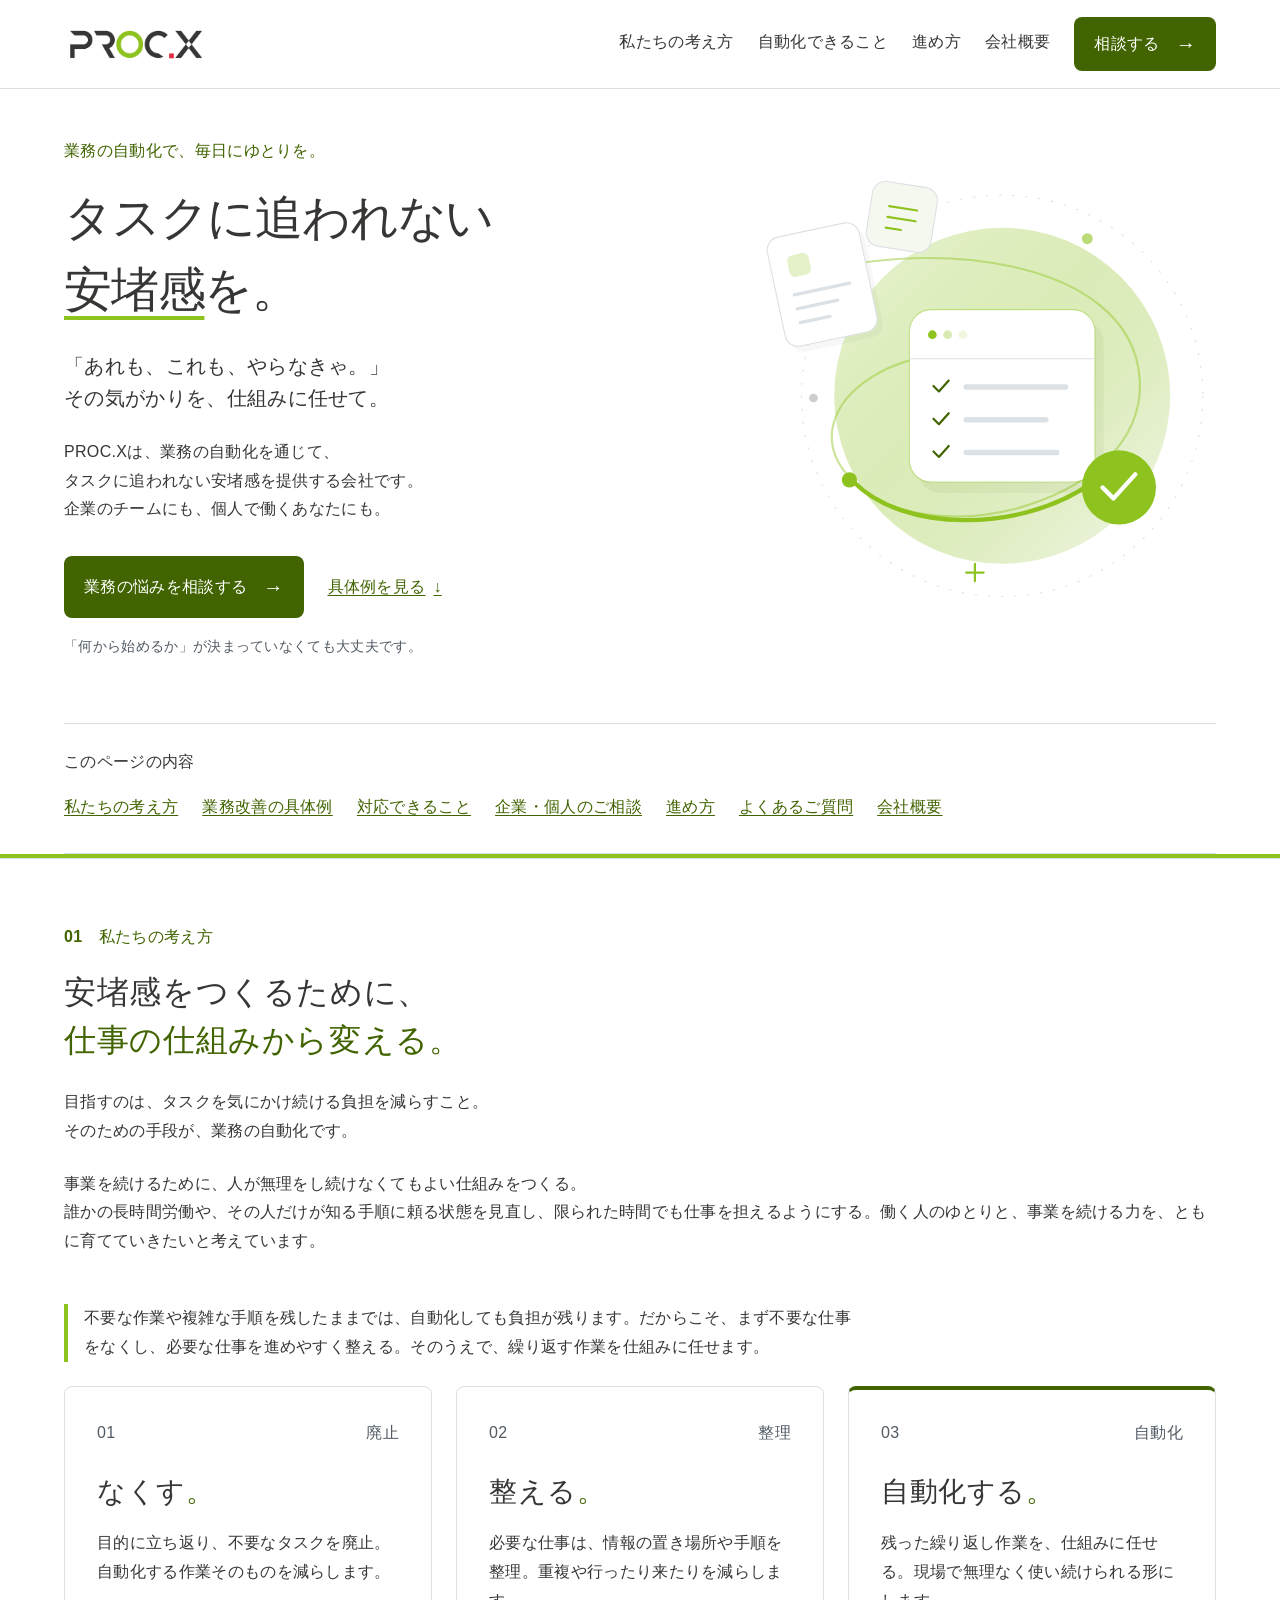
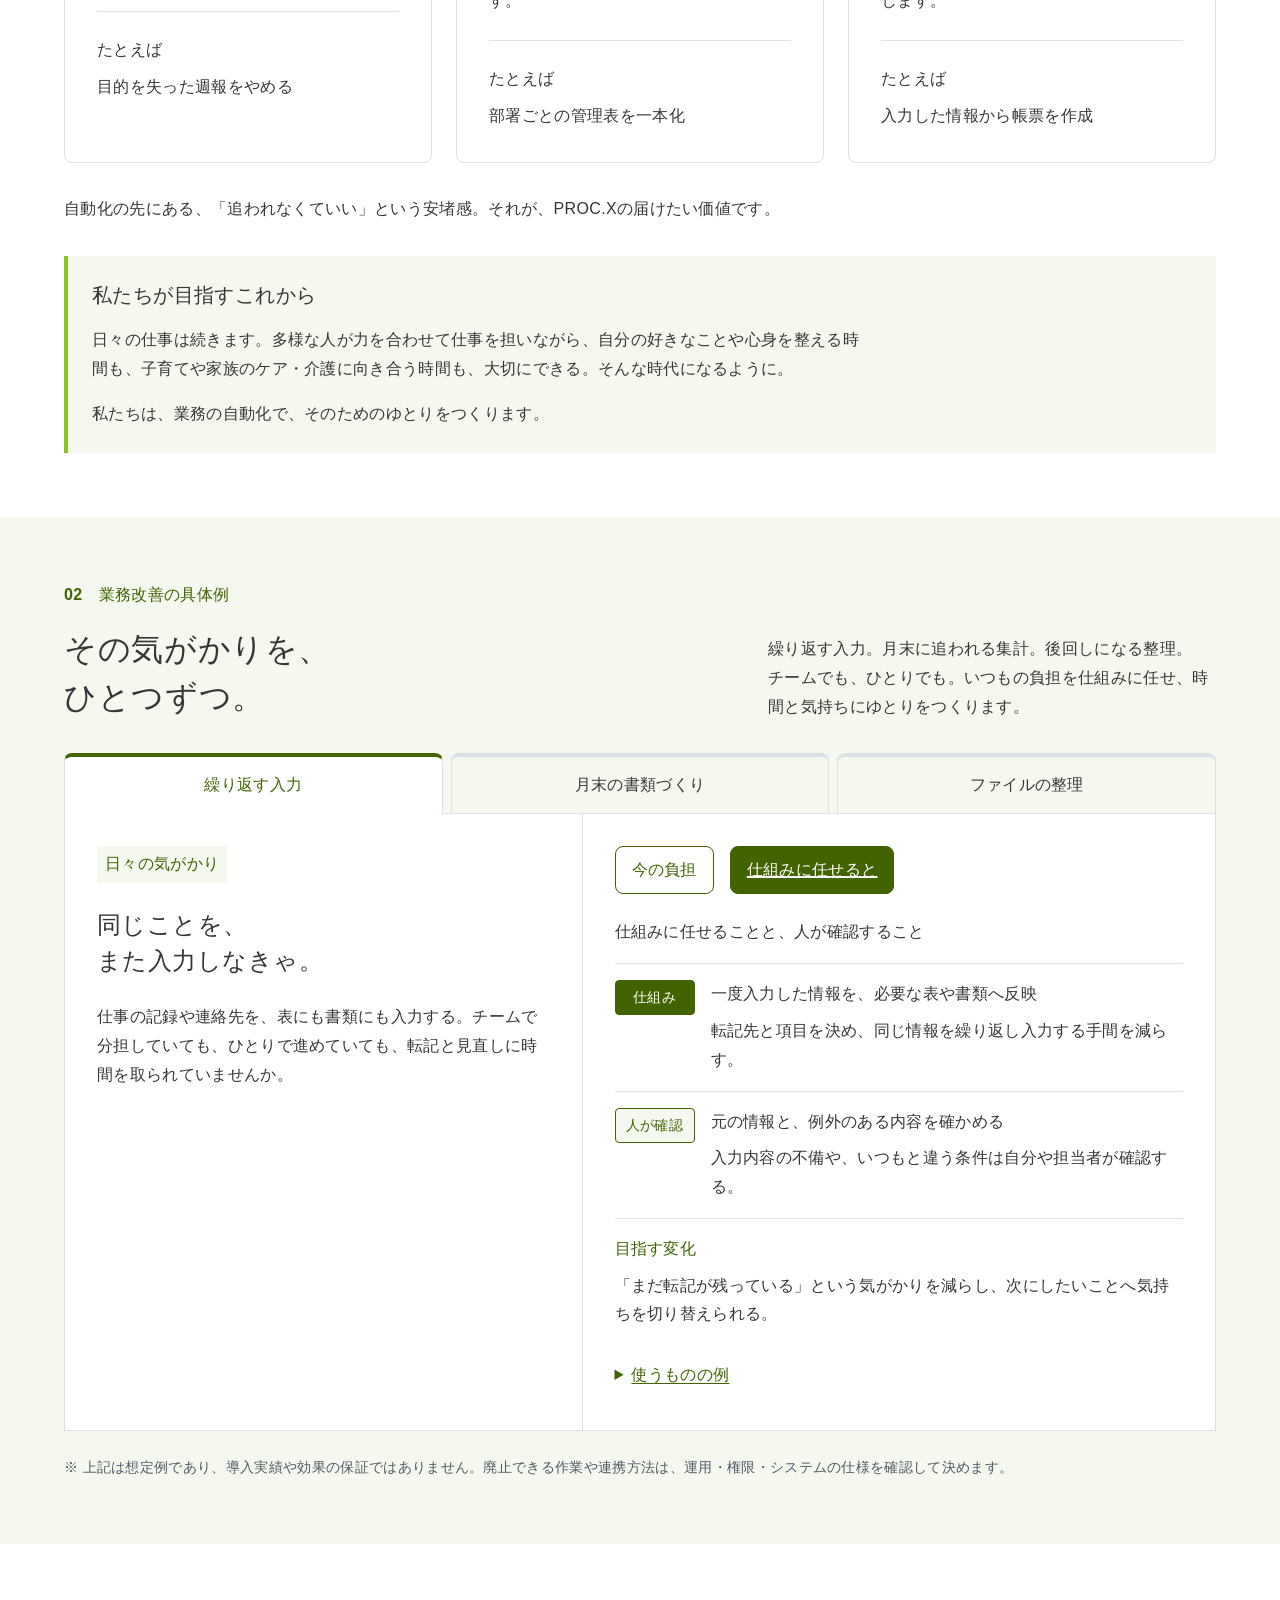
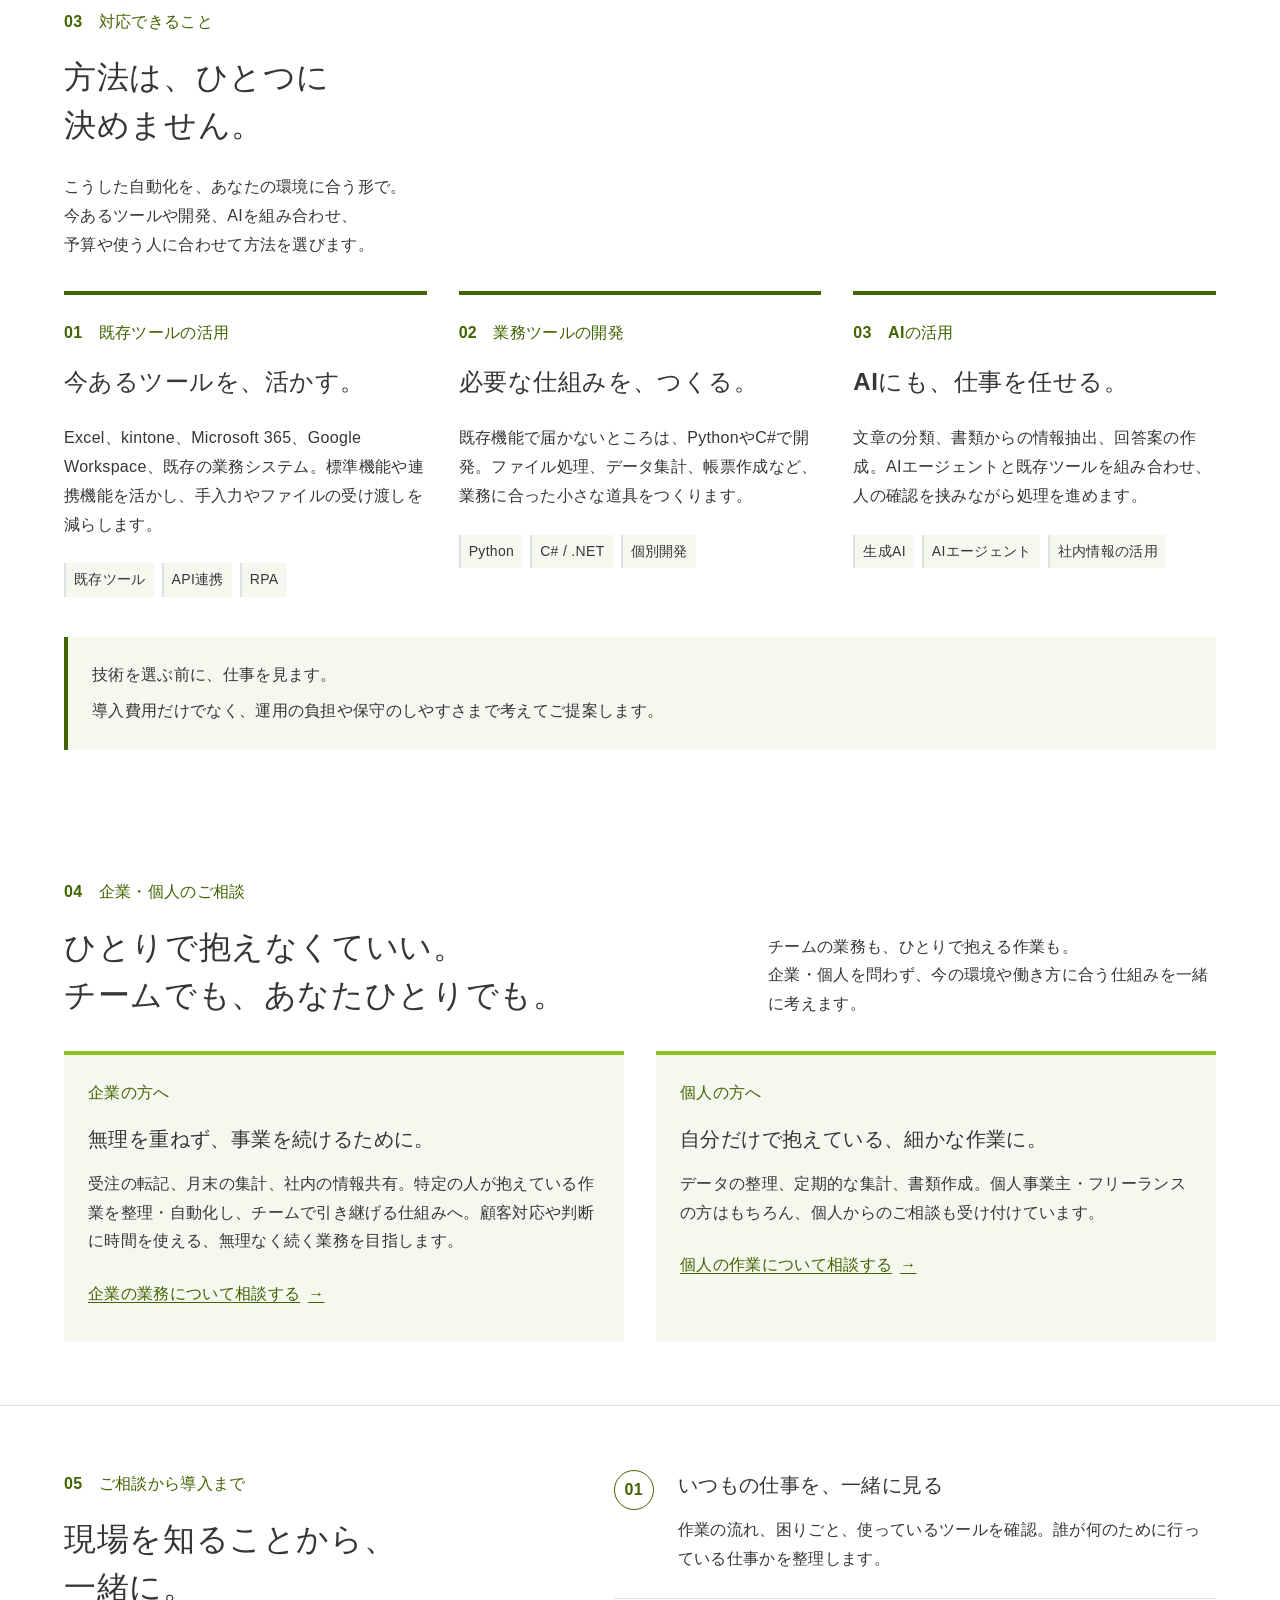
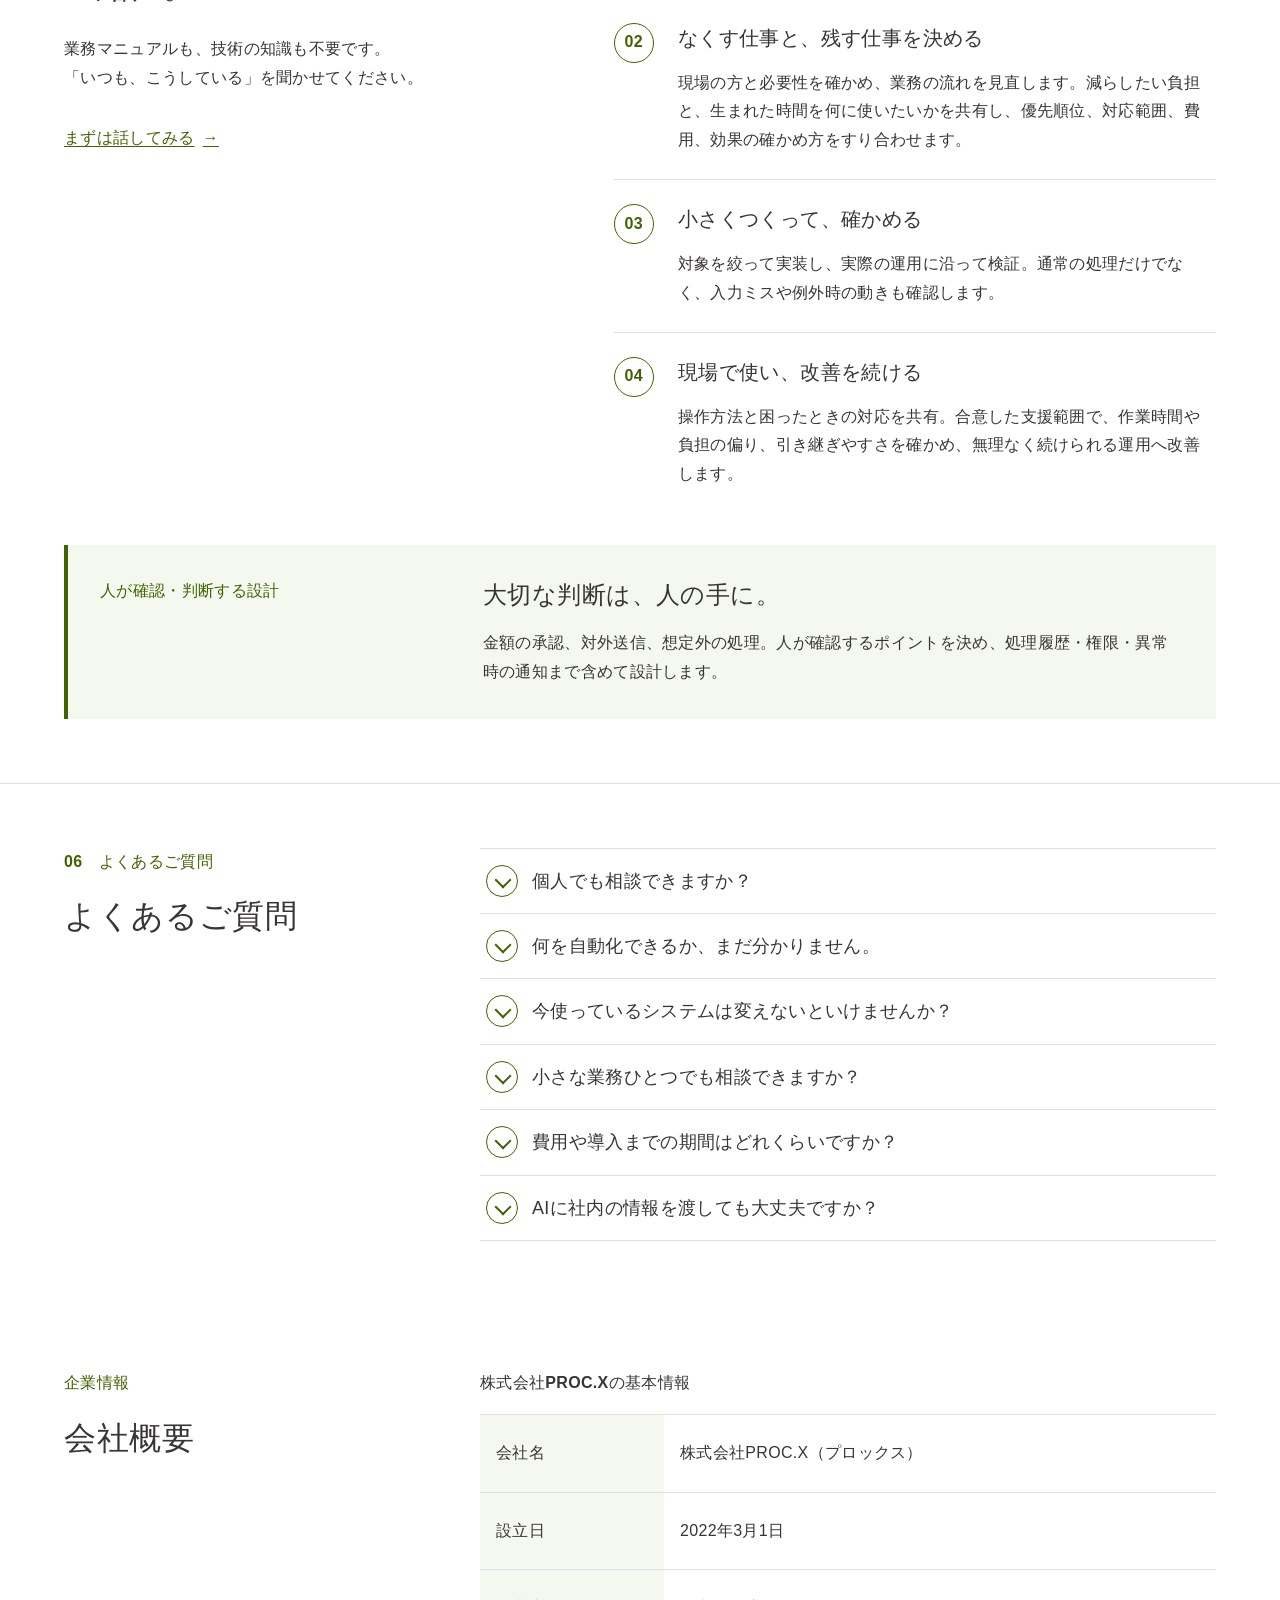
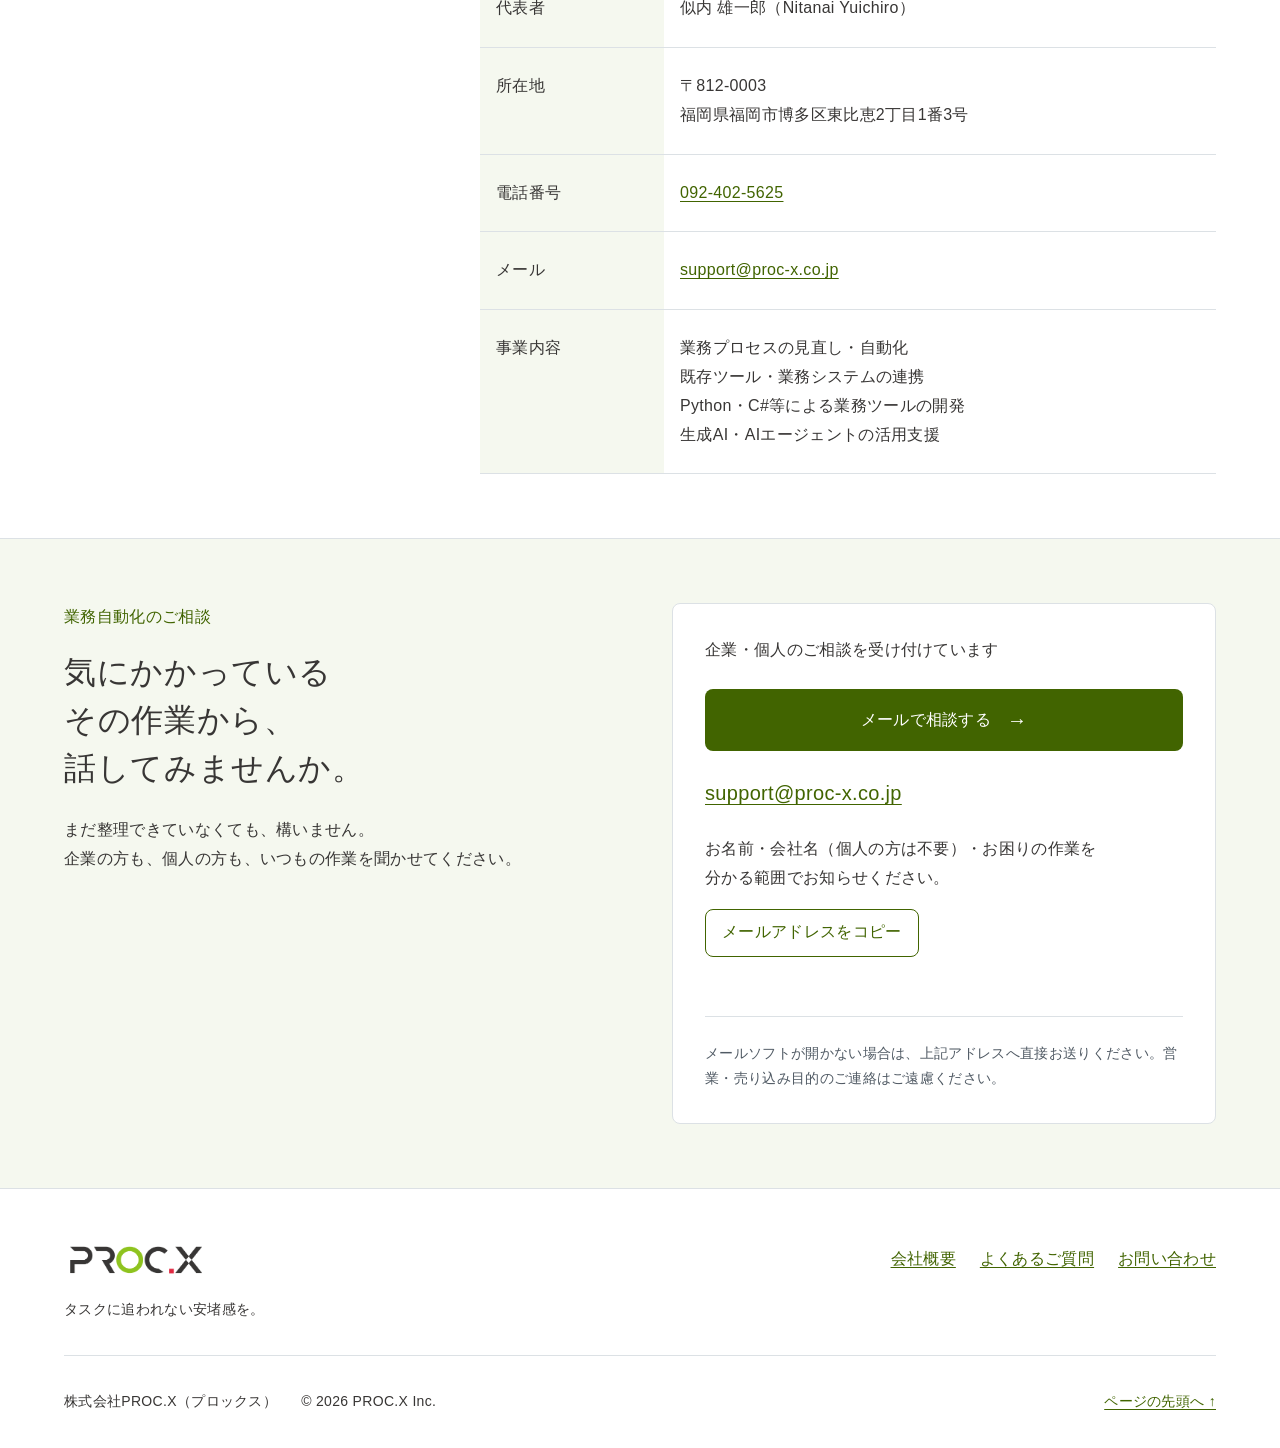
==== index.html @ cb1d60bd "Adjust section introduction spacing and text flow" ====
<!doctype html>
<html lang="ja">
  <head>
    <meta charset="utf-8" />
    <meta name="viewport" content="width=device-width, initial-scale=1" />
    <title>PROC.X｜タスクに追われない安堵感を。</title>
    <meta
      name="description"
      content="「タスクに追われない安堵感」を提供するPROC.X。転記・集計・書類作成など、日々の業務を自動化し、気にかけ続ける負担を減らします。企業・個人どちらからもご相談を受け付けています。"
    />
    <meta property="og:type" content="website" />
    <meta
      property="og:title"
      content="PROC.X｜タスクに追われない安堵感を。"
    />
    <meta
      property="og:description"
      content="タスクに追われない安堵感を、業務の自動化で。PROC.Xは企業・個人どちらからもご相談を受け付けています。"
    />
    <meta property="og:url" content="https://proc-x.github.io/" />
    <meta
      property="og:image"
      content="https://proc-x.github.io/images/logo.png"
    />
    <link rel="canonical" href="https://proc-x.github.io/" />
    <link rel="icon" href="images/favicon-32.png?v=20261010" type="image/png" sizes="32x32" />
    <link rel="icon" href="images/favicon-16.png?v=20261010" type="image/png" sizes="16x16" />
    <meta name="procx-design-version" content="0.1.1" />
    <link rel="stylesheet" href="styles/site.css?v=20261010-11" />
    <script src="scripts/main.js?v=20261010-3" defer></script>
  </head>
  <body>
    <a class="skip-link" href="#main">本文へ移動</a>
    <header class="site-header">
      <div class="container header-inner">
        <a class="brand" href="index.html" aria-label="PROC.X トップへ"
          ><img
            src="images/logo.png"
            alt="PROC.X"
            width="386"
            height="101" /></a
        ><span class="brand-caption">企業と個人のための業務自動化</span
        ><button
          class="nav-toggle"
          type="button"
          aria-expanded="false"
          aria-controls="site-nav"
        >
          <span class="menu-icon" aria-hidden="true"></span><span class="menu-label">メニュー</span>
        </button>
        <nav class="site-nav" id="site-nav" aria-label="メインナビゲーション">
          <a href="#philosophy">私たちの考え方</a
          ><a href="#examples">自動化できること</a><a href="#approach">進め方</a
          ><a href="#company">会社概要</a
          ><a class="button button-small" href="#contact"
            >相談する <span aria-hidden="true">→</span></a
          >
        </nav>
      </div>
    </header>
    <main id="main" tabindex="-1">
      <section class="hero">
        <div class="container hero-content">
          <div class="hero-copy">
            <p class="eyebrow">業務の自動化で、毎日にゆとりを。</p>
            <h1>タスクに追われない<br /><em>安堵感</em>を。</h1>
            <p class="hero-lead">
              「あれも、これも、やらなきゃ。」<br />その気がかりを、仕組みに任せて。
            </p>
            <p class="hero-description">
              PROC.Xは、業務の自動化を通じて、<br />タスクに追われない安堵感を提供する会社です。<br />企業のチームにも、個人で働くあなたにも。
            </p>
            <div class="hero-actions">
              <a class="button" href="#contact"
                >業務の悩みを相談する <span aria-hidden="true">→</span></a
              ><a class="text-link" href="#examples"
                >具体例を見る <span aria-hidden="true">↓</span></a
              >
            </div>
            <p class="small-note">
              「何から始めるか」が決まっていなくても大丈夫です。
            </p>
          </div>
          <svg class="hero-art" viewBox="0 0 440 440" aria-hidden="true" focusable="false">
            <defs>
              <linearGradient id="hero-wash" x1="0" y1="0" x2="1" y2="1">
                <stop stop-color="var(--color-brand)" stop-opacity=".16" />
                <stop offset="1" stop-color="var(--color-surface)" />
              </linearGradient>
            </defs>
            <circle cx="244" cy="218" r="154" fill="url(#hero-wash)" />
            <circle cx="244" cy="218" r="184" fill="none" stroke="var(--color-soft-line)" stroke-dasharray="2 10" />
            <path d="M47 112C170 70 362 90 370 202S180 367 108 297 173 142 266 199" fill="none" stroke="currentColor" stroke-opacity=".45" stroke-width="2" />
            <path d="M108 297C153 343 260 344 326 298" fill="none" stroke="currentColor" stroke-width="4" stroke-linecap="round" />
            <g transform="translate(36 65) rotate(-12 43 51)">
              <rect x="4" y="6" width="86" height="102" rx="12" fill="var(--color-ink)" opacity=".04" />
              <rect width="86" height="102" rx="12" fill="var(--color-paper)" stroke="var(--color-soft-line)" />
              <rect x="16" y="19" width="20" height="20" rx="5" fill="currentColor" opacity=".24" />
              <path d="M16 55h52M16 68h38M16 81h28" stroke="var(--color-soft-line)" stroke-width="3" stroke-linecap="round" />
            </g>
            <g transform="translate(122 24) rotate(9 30 30)">
              <rect width="60" height="60" rx="12" fill="var(--color-surface)" stroke="var(--color-soft-line)" />
              <path d="M17 22h26M17 32h26M17 42h14" stroke="currentColor" stroke-width="2" stroke-linecap="round" />
            </g>
            <g transform="translate(159 139)">
              <rect x="8" y="10" width="170" height="158" rx="20" fill="var(--color-action)" opacity=".06" />
              <rect width="170" height="158" rx="20" fill="var(--color-paper)" stroke="currentColor" stroke-opacity=".45" />
              <path d="M0 45h170" stroke="var(--color-soft-line)" />
              <circle cx="21" cy="23" r="4" fill="currentColor" />
              <circle cx="35" cy="23" r="4" fill="currentColor" opacity=".35" />
              <circle cx="49" cy="23" r="4" fill="currentColor" opacity=".15" />
              <g fill="none" stroke="var(--color-action)" stroke-width="2" stroke-linecap="round" stroke-linejoin="round">
                <path d="m22 70 5 5 9-10M22 100l5 5 9-10M22 130l5 5 9-10" />
              </g>
              <path d="M52 71h91M52 101h73M52 131h83" stroke="var(--color-soft-line)" stroke-width="5" stroke-linecap="round" />
            </g>
            <circle cx="351" cy="302" r="34" fill="currentColor" />
            <path d="m336 302 10 10 20-22" fill="none" stroke="var(--color-paper)" stroke-width="4" stroke-linecap="round" stroke-linejoin="round" />
            <circle cx="104" cy="295" r="7" fill="currentColor" />
            <circle cx="322" cy="74" r="5" fill="currentColor" opacity=".6" />
            <circle cx="71" cy="220" r="4" fill="var(--color-ink)" opacity=".25" />
            <path d="M219 372v16m-8-8h16" stroke="currentColor" stroke-width="2" stroke-linecap="round" />
          </svg>
        </div>
        <nav class="container page-index" aria-label="このページの目次">
          <p>このページの内容</p>
          <ul>
            <li><a href="#philosophy">私たちの考え方</a></li>
            <li><a href="#examples">業務改善の具体例</a></li>
            <li><a href="#capabilities">対応できること</a></li>
            <li><a href="#audience">企業・個人のご相談</a></li>
            <li><a href="#approach">進め方</a></li>
            <li><a href="#faq">よくあるご質問</a></li>
            <li><a href="#company">会社概要</a></li>
          </ul>
        </nav>
      </section>
      <section id="philosophy" class="section philosophy">
        <div class="container">
          <div class="section-intro">
            <p class="eyebrow">01　私たちの考え方</p>
            <div>
              <h2>
                安堵感をつくるために、<br /><em>仕事の仕組みから変える。</em>
              </h2>
              <p class="section-lead">
                目指すのは、タスクを気にかけ続ける負担を減らすこと。<br />そのための手段が、業務の自動化です。
              </p>
              <p class="section-lead">
                <strong>事業を続けるために、人が無理をし続けなくてもよい仕組みをつくる。</strong><br />誰かの長時間労働や、その人だけが知る手順に頼る状態を見直し、限られた時間でも仕事を担えるようにする。働く人のゆとりと、事業を続ける力を、ともに育てていきたいと考えています。
              </p>
            </div>
          </div>
          <div class="principle-reason">
            <p>不要な作業や複雑な手順を残したままでは、自動化しても負担が残ります。だからこそ、まず不要な仕事をなくし、必要な仕事を進めやすく整える。そのうえで、繰り返す作業を仕組みに任せます。</p>
          </div>
          <div class="principle-grid">
            <article class="principle">
              <div class="principle-top">
                <span>01</span><span>廃止</span>
              </div>
              <h3>なくす<span>。</span></h3>
              <p>
                目的に立ち返り、不要なタスクを廃止。自動化する作業そのものを減らします。
              </p>
              <div class="principle-example">
                たとえば <strong>目的を失った週報をやめる</strong>
              </div>
            </article>
            <article class="principle">
              <div class="principle-top">
                <span>02</span><span>整理</span>
              </div>
              <h3>整える<span>。</span></h3>
              <p>
                必要な仕事は、情報の置き場所や手順を整理。重複や行ったり来たりを減らします。
              </p>
              <div class="principle-example">
                たとえば <strong>部署ごとの管理表を一本化</strong>
              </div>
            </article>
            <article class="principle principle-highlight">
              <div class="principle-top">
                <span>03</span><span>自動化</span>
              </div>
              <h3>自動化する<span>。</span></h3>
              <p>
                残った繰り返し作業を、仕組みに任せる。現場で無理なく使い続けられる形にします。
              </p>
              <div class="principle-example">
                たとえば <strong>入力した情報から帳票を作成</strong>
              </div>
            </article>
          </div>
          <p class="philosophy-note">
            自動化の先にある、<strong>「追われなくていい」という安堵感。</strong>それが、PROC.Xの届けたい価値です。
          </p>
          <section class="future-note" aria-labelledby="future-heading">
            <h3 id="future-heading">私たちが目指すこれから</h3>
            <p>
              日々の仕事は続きます。多様な人が力を合わせて仕事を担いながら、自分の好きなことや心身を整える時間も、子育てや家族のケア・介護に向き合う時間も、大切にできる。そんな時代になるように。
            </p>
            <p><strong>私たちは、業務の自動化で、そのためのゆとりをつくります。</strong></p>
          </section>
        </div>
      </section>
      <section id="examples" class="section examples">
        <div class="container">
          <div class="section-heading">
            <div>
              <p class="eyebrow">02　業務改善の具体例</p>
              <h2>その気がかりを、<br />ひとつずつ。</h2>
            </div>
            <p>
              繰り返す入力。月末に追われる集計。後回しになる整理。<br />チームでも、ひとりでも。いつもの負担を仕組みに任せ、時間と気持ちにゆとりをつくります。
            </p>
          </div>
          <div
            class="example-picker"
            role="tablist"
            aria-label="業務の具体例を選ぶ"
            hidden
          >
            <button
              type="button"
              data-example="orders"
              id="tab-orders"
              role="tab"
              tabindex="0"
              aria-selected="true"
              aria-controls="example-panel"
            >
              繰り返す入力</button
            ><button
              type="button"
              data-example="invoices"
              id="tab-invoices"
              role="tab"
              tabindex="-1"
              aria-selected="false"
              aria-controls="example-panel"
            >
              月末の書類づくり</button
            ><button
              type="button"
              data-example="questions"
              id="tab-questions"
              role="tab"
              tabindex="-1"
              aria-selected="false"
              aria-controls="example-panel"
            >
              ファイルの整理
            </button>
          </div>
          <div
            id="example-panel"
            class="example-panel"
            role="tabpanel"
            aria-labelledby="tab-orders"
            tabindex="0"
          >
            <div class="example-context">
              <span class="example-category" id="example-category"
                >日々の気がかり</span
              >
              <h3 id="example-title">
                同じことを、<br />また入力しなきゃ。
              </h3>
              <p id="example-description">
                仕事の記録や連絡先を、表にも書類にも入力する。チームで分担していても、ひとりで進めていても、転記と見直しに時間を取られていませんか。
              </p>
            </div>
            <div class="example-change">
              <div
                class="example-view-switch"
                role="group"
                aria-label="今の負担と自動化した場合を切り替え"
                hidden
              >
                <button
                  type="button"
                  data-view="before"
                  aria-pressed="false"
                  aria-controls="example-steps"
                >
                  今の負担</button
                ><button
                  type="button"
                  data-view="after"
                  aria-pressed="true"
                  aria-controls="example-steps"
                >
                  仕組みに任せると
                </button>
              </div>
              <p class="example-state" id="example-state">
                仕組みに任せることと、人が確認すること
              </p>
              <ol id="example-steps" class="example-steps">
                <li><span class="step-tag tag-auto">仕組み</span><div><strong>一度入力した情報を、必要な表や書類へ反映</strong><p>転記先と項目を決め、同じ情報を繰り返し入力する手間を減らす。</p></div></li>
                <li><span class="step-tag tag-human">人が確認</span><div><strong>元の情報と、例外のある内容を確かめる</strong><p>入力内容の不備や、いつもと違う条件は自分や担当者が確認する。</p></div></li>
              </ol>
              <div class="example-outcome">
                <p class="example-outcome-label" id="example-outcome-label">目指す変化</p>
                <p id="example-outcome">「まだ転記が残っている」という気がかりを減らし、次にしたいことへ気持ちを切り替えられる。</p>
              </div>
              <details class="example-supplement">
                <summary>使うものの例</summary>
                <p class="example-tools" id="example-tools">使うものの例：表計算ソフト / 入力フォーム / データ連携</p>
              </details>
            </div>
          </div>
          <p class="small-note">
            ※
            上記は想定例であり、導入実績や効果の保証ではありません。廃止できる作業や連携方法は、運用・権限・システムの仕様を確認して決めます。
          </p>
          <noscript
            ><p class="small-note">
              ほかにも、月末の集計・書類の下書き作成や、ルールに沿ったファイルの整理などをご相談いただけます。
            </p></noscript
          >
        </div>
      </section>
      <section class="section capabilities" id="capabilities">
        <div class="container">
          <div class="section-heading">
            <div>
              <p class="eyebrow">03　対応できること</p>
              <h2>方法は、ひとつに<br />決めません。</h2>
              <p class="section-lead">
                こうした自動化を、あなたの環境に合う形で。<br />今あるツールや開発、AIを組み合わせ、<br />予算や使う人に合わせて方法を選びます。
              </p>
            </div>
          </div>
          <div class="capability-grid">
            <article>
              <span class="capability-number">01　既存ツールの活用</span>
              <h3>今あるツールを、活かす。</h3>
              <p>
                Excel、kintone、Microsoft 365、Google
                Workspace、既存の業務システム。標準機能や連携機能を活かし、手入力やファイルの受け渡しを減らします。
              </p>
              <div class="tool-tags">
                <span>既存ツール</span><span>API連携</span><span>RPA</span>
              </div>
            </article>
            <article>
              <span class="capability-number">02　業務ツールの開発</span>
              <h3>必要な仕組みを、つくる。</h3>
              <p>
                既存機能で届かないところは、PythonやC#で開発。ファイル処理、データ集計、帳票作成など、業務に合った小さな道具をつくります。
              </p>
              <div class="tool-tags">
                <span>Python</span><span>C# / .NET</span><span>個別開発</span>
              </div>
            </article>
            <article>
              <span class="capability-number">03　AIの活用</span>
              <h3>AIにも、仕事を任せる。</h3>
              <p>
                文章の分類、書類からの情報抽出、回答案の作成。AIエージェントと既存ツールを組み合わせ、人の確認を挟みながら処理を進めます。
              </p>
              <div class="tool-tags">
                <span>生成AI</span><span>AIエージェント</span
                ><span>社内情報の活用</span>
              </div>
            </article>
          </div>
          <div class="capabilities-foot">
            <strong>技術を選ぶ前に、仕事を見ます。</strong>
            <p>
              導入費用だけでなく、運用の負担や保守のしやすさまで考えてご提案します。
            </p>
          </div>
        </div>
      </section>
      <section id="audience" class="section audience">
        <div class="container">
          <div class="section-heading">
            <div><p class="eyebrow">04　企業・個人のご相談</p><h2>ひとりで抱えなくていい。<br />チームでも、あなたひとりでも。</h2></div>
            <p>チームの業務も、ひとりで抱える作業も。<br />企業・個人を問わず、今の環境や働き方に合う仕組みを一緒に考えます。</p>
          </div>
          <div class="audience-grid">
            <article><p class="eyebrow">企業の方へ</p><h3>無理を重ねず、事業を続けるために。</h3><p>受注の転記、月末の集計、社内の情報共有。特定の人が抱えている作業を整理・自動化し、チームで引き継げる仕組みへ。顧客対応や判断に時間を使える、無理なく続く業務を目指します。</p><a class="text-link" href="#contact">企業の業務について相談する <span aria-hidden="true">→</span></a></article>
            <article><p class="eyebrow">個人の方へ</p><h3>自分だけで抱えている、細かな作業に。</h3><p>データの整理、定期的な集計、書類作成。個人事業主・フリーランスの方はもちろん、個人からのご相談も受け付けています。</p><a class="text-link" href="#contact">個人の作業について相談する <span aria-hidden="true">→</span></a></article>
          </div>
        </div>
      </section>
      <section id="approach" class="section approach">
        <div class="container">
          <div class="section-intro">
            <div>
              <p class="eyebrow">05　ご相談から導入まで</p>
              <h2>現場を知ることから、<br />一緒に。</h2>
              <p class="section-lead">
                業務マニュアルも、技術の知識も不要です。<br />「いつも、こうしている」を聞かせてください。
              </p>
              <a class="text-link" href="#contact"
                >まずは話してみる <span aria-hidden="true">→</span></a
              >
            </div>
            <ol class="approach-list">
              <li>
                <span>01</span>
                <div>
                  <h3>いつもの仕事を、一緒に見る</h3>
                  <p>
                    作業の流れ、困りごと、使っているツールを確認。誰が何のために行っている仕事かを整理します。
                  </p>
                </div>
              </li>
              <li>
                <span>02</span>
                <div>
                  <h3>なくす仕事と、残す仕事を決める</h3>
                  <p>
                    現場の方と必要性を確かめ、業務の流れを見直します。減らしたい負担と、生まれた時間を何に使いたいかを共有し、優先順位、対応範囲、費用、効果の確かめ方をすり合わせます。
                  </p>
                </div>
              </li>
              <li>
                <span>03</span>
                <div>
                  <h3>小さくつくって、確かめる</h3>
                  <p>
                    対象を絞って実装し、実際の運用に沿って検証。通常の処理だけでなく、入力ミスや例外時の動きも確認します。
                  </p>
                </div>
              </li>
              <li>
                <span>04</span>
                <div>
                  <h3>現場で使い、改善を続ける</h3>
                  <p>
                    操作方法と困ったときの対応を共有。合意した支援範囲で、作業時間や負担の偏り、引き継ぎやすさを確かめ、無理なく続けられる運用へ改善します。
                  </p>
                </div>
              </li>
            </ol>
          </div>
          <div class="human-note">
            <span class="eyebrow">人が確認・判断する設計</span>
            <div>
              <h3>大切な判断は、人の手に。</h3>
              <p>
                金額の承認、対外送信、想定外の処理。人が確認するポイントを決め、処理履歴・権限・異常時の通知まで含めて設計します。
              </p>
            </div>
          </div>
        </div>
      </section>
      <section id="faq" class="section faq">
        <div class="container faq-grid">
          <div>
            <p class="eyebrow">06　よくあるご質問</p>
            <h2>よくあるご質問</h2>
          </div>
          <div class="faq-list">
            <details>
              <summary><span class="accordion-icon" aria-hidden="true"></span>個人でも相談できますか？</summary>
              <p>はい。企業・個人どちらからもご相談を受け付けています。個人事業主やフリーランスに限らず、日々の繰り返し作業にお困りの方はご相談ください。お使いの環境やご希望を伺い、対応できる範囲をご提案します。</p>
            </details>
            <details>
              <summary><span class="accordion-icon" aria-hidden="true"></span>何を自動化できるか、まだ分かりません。</summary>
              <p>
                「毎月この集計に追われている」「同じ内容を何度も入力している」といったお話からで大丈夫です。業務の目的と流れを伺い、やめられること・整理すること・自動化することを一緒に見つけます。
              </p>
            </details>
            <details>
              <summary><span class="accordion-icon" aria-hidden="true"></span>今使っているシステムは変えないといけませんか？</summary>
              <p>
                まず、今あるツールやシステムを活かす方法を検討します。標準機能やAPI、ファイル連携などを確認し、制約があれば代替案をご提案します。全面的な入れ替えを前提にはしません。
              </p>
            </details>
            <details>
              <summary><span class="accordion-icon" aria-hidden="true"></span>小さな業務ひとつでも相談できますか？</summary>
              <p>
                はい。ひとつの転記作業や帳票作成など、対象を絞ったご相談にも対応します。小さく始め、効果や現場の使い勝手を確かめながら広げていけます。
              </p>
            </details>
            <details>
              <summary><span class="accordion-icon" aria-hidden="true"></span>費用や導入までの期間はどれくらいですか？</summary>
              <p>
                対象業務の範囲、連携するシステム、扱うデータや確認事項によって異なります。現状を確認したうえで、実施内容・費用・スケジュールをご提示します。
              </p>
            </details>
            <details>
              <summary><span class="accordion-icon" aria-hidden="true"></span>AIに社内の情報を渡しても大丈夫ですか？</summary>
              <p>
                扱う情報、利用するサービスのデータ取り扱い、社内ルールを確認してから方法を決めます。アクセスできる範囲や送信する情報を限定し、AIを利用しない方法も含めて検討します。
              </p>
            </details>
          </div>
        </div>
      </section>
      <section id="company" class="section" aria-labelledby="company-heading">
        <div class="container company-layout">
          <div>
            <p class="eyebrow">企業情報</p>
            <h2 id="company-heading">会社概要</h2>
          </div>
          <table class="profile-table">
            <caption>
              株式会社PROC.Xの基本情報
            </caption>
            <tbody>
              <tr>
                <th scope="row">会社名</th>
                <td>株式会社PROC.X（プロックス）</td>
              </tr>
              <tr>
                <th scope="row">設立日</th>
                <td>2022年3月1日</td>
              </tr>
              <tr>
                <th scope="row">代表者</th>
                <td>似内 雄一郎（Nitanai Yuichiro）</td>
              </tr>
              <tr>
                <th scope="row">所在地</th>
                <td>〒812-0003<br />福岡県福岡市博多区東比恵2丁目1番3号</td>
              </tr>
              <tr>
                <th scope="row">電話番号</th>
                <td><a href="tel:0924025625">092-402-5625</a></td>
              </tr>
              <tr>
                <th scope="row">メール</th>
                <td>
                  <a href="mailto:support@proc-x.co.jp">support@proc-x.co.jp</a>
                </td>
              </tr>
              <tr>
                <th scope="row">事業内容</th>
                <td>
                  業務プロセスの見直し・自動化<br />既存ツール・業務システムの連携<br />Python・C#等による業務ツールの開発<br />生成AI・AIエージェントの活用支援
                </td>
              </tr>
            </tbody>
          </table>
        </div>
      </section>
      <section id="contact" class="contact-section">
        <div class="container contact-grid">
          <div>
            <p class="eyebrow">業務自動化のご相談</p>
            <h2>
              気にかかっている<br />その作業から、<br />話してみませんか。
            </h2>
            <p>
              まだ整理できていなくても、構いません。<br />企業の方も、個人の方も、いつもの作業を聞かせてください。
            </p>
          </div>
          <div class="contact-card">
            <p class="contact-label">企業・個人のご相談を受け付けています</p>
            <a
              class="button"
              href="mailto:support@proc-x.co.jp?subject=業務自動化の相談"
              >メールで相談する <span aria-hidden="true">→</span></a
            ><a class="contact-address" href="mailto:support@proc-x.co.jp"
              >support@proc-x.co.jp</a
            >
            <p>
              お名前・会社名（個人の方は不要）・お困りの作業を<br />分かる範囲でお知らせください。
            </p>
            <div class="contact-copy" hidden>
              <button type="button" id="copy-email">
                メールアドレスをコピー</button
              ><span id="copy-status" role="status"></span>
            </div>
            <p class="contact-small">
              メールソフトが開かない場合は、上記アドレスへ直接お送りください。営業・売り込み目的のご連絡はご遠慮ください。
            </p>
          </div>
        </div>
      </section>
    </main>
    <footer class="site-footer">
      <div class="container footer-top">
        <div>
          <a class="brand" href="index.html" aria-label="PROC.X トップへ"
            ><img
              src="images/logo.png"
              alt="PROC.X"
              width="386"
              height="101"
              loading="lazy"
          /></a>
          <p>タスクに追われない安堵感を。</p>
        </div>
        <div class="footer-links">
          <a href="#company">会社概要</a><a href="#faq">よくあるご質問</a
          ><a href="#contact">お問い合わせ</a>
        </div>
      </div>
      <div class="container footer-bottom">
        <span>株式会社PROC.X（プロックス）</span
        ><small>© 2026 PROC.X Inc.</small><a href="#main">ページの先頭へ ↑</a>
      </div>
    </footer>
  </body>
</html>
---- styles/site.css ----
/* PROC.X v0.1.1. Component adaptations retain the existing accessible interactions. */
@import url("./tokens.css?v=20261010");
:root {
  color-scheme: light;
  --paper: var(--color-paper);
  --ink: var(--color-ink);
  --muted: var(--color-muted);
  --accent: var(--color-action);
  --line: var(--color-soft-line);
  --focus: var(--color-paper);
  --visited: var(--color-action);
  --container: var(--content-width);
  font-family: var(--font-sans);
  font-synthesis: none;
}
* {
  box-sizing: border-box;
}
html {
  scroll-behavior: smooth;
  scroll-padding-top: 7rem;
}
body {
  margin: 0;
  background: var(--paper);
  color: var(--ink);
  font-size: 1rem;
  line-height: 1.8;
  letter-spacing: .02em;
}
h1, h2, h3, p {
  margin: 0;
}
h1, h2, h3 {
  font-weight: 700;
  line-height: 1.5;
  letter-spacing: .02em;
  overflow-wrap: anywhere;
}
a {
  color: var(--color-action);
  text-decoration: underline;
  text-decoration-thickness: 1px;
  text-underline-offset: .2em;
  overflow-wrap: anywhere;
}
a:visited {
  color: var(--visited);
}
a:hover {
  color: var(--color-action);
  text-decoration-thickness: 3px;
}
a:active {
  color: var(--color-ink);
}
button {
  font: inherit;
  letter-spacing: inherit;
  cursor: pointer;
}
a, button, summary {
  -webkit-tap-highlight-color: transparent;
}
:focus-visible {
  outline: .25rem solid var(--color-focus);
  outline-offset: .125rem;
  box-shadow: 0 0 0 .125rem var(--focus);
}
a:not(.button):focus-visible, summary:focus-visible {
  border-radius: .25rem;
  background-color: var(--focus);
  color: var(--ink);
}
main:focus {
  outline: none;
  box-shadow: none;
}
img {
  display: block;
  max-width: 100%;
  height: auto;
}
em {
  font-style: normal;
  color: var(--accent);
}
[hidden] {
  display: none !important;
}
.container {
  width: min(var(--container), calc(100% - 6rem));
  margin-inline: auto;
}
.container > *, .example-panel > * {
  min-width: 0;
}
.skip-link {
  position: fixed;
  top: -8rem;
  left: 1rem;
  z-index: 100;
  padding: 1rem;
  background: white;
}
.skip-link:focus {
  top: 1rem;
}
.eyebrow {
  color: var(--accent);
  font-size: 1rem;
  font-weight: 700;
  letter-spacing: .02em;
  margin-bottom: 1rem;
}
.small-note {
  color: var(--muted);
  font-size: .875rem;
  line-height: 1.8;
}
.button, .example-view-switch button {
  display: inline-flex;
  align-items: center;
  justify-content: center;
  gap: 1rem;
  max-width: 100%;
  min-width: 8.5rem;
  min-height: 3.5rem;
  border: 4px double transparent;
  border-radius: .5rem;
  padding: .75rem 1rem;
  background: var(--accent);
  color: white;
  font-size: 1rem;
  font-weight: 700;
  line-height: 1.5;
  text-decoration: none;
  text-align: center;
}
.button:visited {
  color: white;
}
.button:hover {
  background: var(--color-action);
  color: white;
  text-decoration: underline;
  text-decoration-thickness: 1px;
}
.button:active {
  background: var(--color-ink);
}
.button span {
  flex-shrink: 0;
  font-size: 1.25rem;
}
.button-small {
  min-width: 6rem;
  min-height: 3rem;
  padding: .5rem 1rem;
}
.text-link {
  display: inline-flex;
  align-items: center;
  gap: .5rem;
  min-height: 2.75rem;
  padding: .5rem 0;
}
.mobile-break {
  display: none;
}
/* Header: a consistent, non-modal navigation across all three pages. */
.site-header {
  background: white;
  border-bottom: 1px solid var(--line);
  position: sticky;
  top: 0;
  z-index: 20;
}
.header-inner {
  display: flex;
  flex-wrap: wrap;
  align-items: center;
  gap: 2rem;
  min-height: 5.5rem;
}
.brand {
  display: flex;
  align-items: center;
  min-height: 2.75rem;
  width: 9rem;
  flex-shrink: 0;
}
.brand-caption {
  display: none;
}
.site-nav {
  display: flex;
  flex-wrap: wrap;
  align-items: center;
  gap: 1.5rem;
  margin-left: auto;
}
.site-nav > a:not(.button) {
  display: inline-flex;
  align-items: center;
  min-height: 3rem;
  color: var(--ink);
  font-size: 1rem;
  font-weight: 700;
  text-decoration: none;
  padding: .5rem 0;
  border-bottom: 4px solid transparent;
}
.site-nav > a:not(.button):hover {
  text-decoration: underline;
}
.site-nav > a[aria-current="page"] {
  color: var(--accent);
  border-bottom-color: var(--accent);
}
.nav-toggle {
  display: none;
}
/* Left-aligned introduction with a quiet geometric accent. */
.hero {
  padding-top: var(--space-12);
}
.hero-content {
  display: grid;
  grid-template-columns: minmax(0, 1.3fr) minmax(0, 1fr);
  align-items: center;
  gap: var(--space-12);
}
.hero-copy {
  min-width: 0;
  text-align: left;
}
.hero-art {
  display: block;
  width: 100%;
  max-width: 30rem;
  justify-self: end;
  color: var(--color-brand);
}
.hero h1 {
  font-size: 3rem;
  line-height: 1.5;
}
.hero-lead {
  margin-top: var(--space-6);
  font-size: 1.25rem;
  line-height: 1.6;
  font-weight: 700;
}
.hero-description {
  margin-top: 1.5rem;
  max-width: 40rem;
  font-size: 1rem;
  line-height: 1.8;
}
.hero-actions {
  display: flex;
  align-items: center;
  justify-content: flex-start;
  flex-wrap: wrap;
  gap: 1.5rem;
  margin-top: 2rem;
}
.hero-copy > .small-note {
  margin-top: 1rem;
}
.page-index {
  border-block: 1px solid var(--line);
  margin-top: var(--space-16);
  padding-block: 1.5rem;
  display: flex;
  flex-direction: column;
  gap: var(--space-2);
  align-items: flex-start;
}
.page-index p {
  font-weight: 700;
  flex-shrink: 0;
}
.page-index ul {
  list-style: none;
  display: flex;
  flex-wrap: wrap;
  justify-content: flex-start;
  gap: .5rem 1.5rem;
  padding: 0;
  margin: 0;
}
.page-index a {
  display: inline-flex;
  align-items: center;
  min-height: 2.75rem;
}
/* Sections follow an 8px spacing scale and a clear heading hierarchy. */
.section {
  padding: var(--space-16) 0;
}
.section h2 {
  font-size: 2rem;
}
.section-intro {
  display: grid;
  grid-template-columns: 1fr 2fr;
  gap: var(--space-12);
}
.section-intro > .eyebrow {
  padding-top: .5rem;
}
.philosophy .section-intro {
  display: block;
}
.philosophy .section-intro > .eyebrow {
  padding-top: 0;
}
.section-lead {
  margin-top: 1.5rem;
  line-height: 1.8;
}
.principle-reason {
  margin-top: var(--space-12);
  padding-left: var(--space-4);
  border-left: 4px solid var(--color-brand);
}
.principle-reason p {
  max-width: 48rem;
}
.principle-reason + .principle-grid {
  margin-top: var(--space-6);
}
.principle-grid {
  display: grid;
  grid-template-columns: repeat(3, minmax(0,1fr));
  gap: 1.5rem;
  margin-top: 2.5rem;
}
.principle {
  padding: 2rem;
  border: 1px solid var(--line);
  border-radius: .5rem;
  background: white;
}
.principle-top {
  display: flex;
  justify-content: space-between;
  gap: 1rem;
  color: var(--muted);
}
.principle h3 {
  font-size: 1.75rem;
  margin: 1.5rem 0 1rem;
}
.principle h3 span {
  color: var(--accent);
}
.principle-example {
  border-top: 1px solid var(--line);
  padding-top: 1.5rem;
  margin-top: 1.5rem;
}
.principle-example strong {
  display: block;
  margin-top: .5rem;
}
.principle-highlight {
  border-top: .25rem solid var(--accent);
  padding-top: calc(2rem - 3px);
}
.philosophy-note {
  margin-top: 2rem;
}
.section-heading {
  display: flex;
  justify-content: space-between;
  align-items: end;
  gap: 2.5rem;
  margin-bottom: 2rem;
}
.section-heading > p {
  max-width: 28rem;
}
.examples {
  background: var(--color-surface);
}
/* DADS-style tabs; a shared panel is labelled by the active tab. */
.example-picker {
  display: flex;
  align-items: stretch;
  gap: .5rem;
}
.example-picker button {
  position: relative;
  flex: 1;
  min-width: 0;
  min-height: 3.5rem;
  border: 1px solid var(--line);
  border-top: .25rem solid var(--line);
  border-bottom: 0;
  border-radius: .5rem .5rem 0 0;
  padding: 1rem;
  background: var(--color-surface);
  color: var(--ink);
  font-size: 1rem;
  font-weight: 700;
  line-height: 1.5;
}
.example-picker button[aria-selected="true"] {
  z-index: 1;
  border-top-color: var(--accent);
  background: white;
  color: var(--accent);
}
.example-picker button[aria-selected="true"]::after {
  content: "";
  position: absolute;
  bottom: -1px;
  left: 0;
  right: 0;
  border-bottom: 2px solid white;
}
.example-picker button:hover {
  text-decoration: underline;
  background: var(--color-surface);
}
.example-panel {
  display: grid;
  grid-template-columns: .9fr 1.1fr;
  background: white;
  border: 1px solid var(--line);
}
.example-context {
  padding: 2rem;
  border-right: 1px solid var(--line);
}
.example-category {
  display: inline-block;
  padding: .25rem .5rem;
  background: var(--color-surface);
  color: var(--color-action);
  font-size: 1rem;
}
.example-context h3 {
  font-size: 1.5rem;
  line-height: 1.5;
  margin: 1.5rem 0;
}
.example-context > .example-tools {
  margin-top: 1.5rem;
  border-top: 1px solid var(--line);
  padding-top: 1.5rem;
  font-size: .875rem;
  color: var(--muted);
}
.example-change {
  padding: 2rem;
}
.example-view-switch {
  display: flex;
  flex-wrap: wrap;
  gap: 1rem;
  margin-bottom: 1.5rem;
}
.example-view-switch button {
  min-width: 6rem;
  min-height: 3rem;
  border: 1px solid var(--accent);
  padding: .5rem 1rem;
  background: white;
  color: var(--accent);
}
.example-view-switch button[aria-pressed="true"] {
  background: var(--accent);
  color: white;
  text-decoration: underline;
  text-decoration-thickness: 2px;
}
.example-view-switch button:hover {
  background: var(--color-surface);
  color: var(--color-action);
  text-decoration: underline;
}
.example-state {
  margin-bottom: 1rem;
  font-weight: 700;
}
.example-steps {
  list-style: none;
  padding: 0;
  margin: 0;
}
.example-steps li {
  display: flex;
  gap: 1rem;
  align-items: start;
  border-top: 1px solid var(--line);
  padding: 1rem 0;
}
.step-tag {
  display: inline-block;
  flex-shrink: 0;
  min-width: 5rem;
  border: 1px solid var(--line);
  border-radius: .25rem;
  text-align: center;
  padding: .25rem .5rem;
  font-size: .875rem;
  white-space: nowrap;
}
.tag-remove, .tag-manual {
  background: var(--color-surface);
  color: var(--color-ink);
}
.tag-auto {
  background: var(--accent);
  color: white;
  border-color: var(--accent);
}
.tag-human {
  background: var(--color-surface);
  color: var(--color-action);
  border-color: var(--color-action);
}
.example-steps strong {
  font-size: 1rem;
}
.example-steps p {
  margin-top: .5rem;
}
.example-outcome {
  border-top: 1px solid var(--line);
  padding-top: 1rem;
  color: var(--color-ink);
  font-weight: 700;
}
.example-outcome-label { color: var(--color-action); margin-bottom: var(--space-2); }
.example-supplement { margin-top: var(--space-6); }
.example-supplement summary { color: var(--color-action); cursor: pointer; min-height: 2.75rem; padding-block: var(--space-2); text-decoration: underline; text-underline-offset: .2em; }
.examples .small-note {
  margin-top: 1.5rem;
}
/* Services remain reading content rather than interactive-looking controls. */
.capability-grid {
  display: grid;
  grid-template-columns: repeat(3,minmax(0,1fr));
  gap: 2rem;
}
.capability-grid article {
  border-top: .25rem solid var(--accent);
  padding-top: 1.5rem;
}
.capability-number {
  color: var(--accent);
  font-weight: 700;
}
.capability-grid h3 {
  font-size: 1.5rem;
  margin: 1rem 0 1.5rem;
}
.tool-tags {
  display: flex;
  flex-wrap: wrap;
  gap: .5rem;
  margin-top: 1.5rem;
}
.tool-tags span {
  background: var(--color-surface);
  border-left: 2px solid var(--line);
  padding: .25rem .5rem;
  font-size: .875rem;
}
.capabilities-foot {
  margin-top: 2.5rem;
  padding: 1.5rem;
  border-left: .25rem solid var(--accent);
  background: var(--color-surface);
}
.capabilities-foot p {
  margin-top: .5rem;
}
.approach {
  border-top: 1px solid var(--line);
}
.approach .section-intro {
  grid-template-columns: 1fr 1.2fr;
}
.approach .text-link {
  margin-top: 1.5rem;
}
.approach-list {
  list-style: none;
  padding: 0;
  margin: 0;
}
.approach-list li {
  display: flex;
  gap: 1.5rem;
  border-top: 1px solid var(--line);
  padding: 1.5rem 0;
}
.approach-list li:first-child {
  padding-top: 0;
  border-top: 0;
}
.approach-list li > span {
  display: grid;
  place-items: center;
  flex-shrink: 0;
  width: 2.5rem;
  height: 2.5rem;
  border: 1px solid var(--accent);
  color: var(--accent);
  border-radius: 50%;
  font-weight: 700;
}
.approach-list h3 {
  font-size: 1.25rem;
}
.approach-list p {
  margin-top: 1rem;
}
.human-note {
  display: grid;
  grid-template-columns: 1fr 2fr;
  gap: 2rem;
  background: var(--color-surface);
  border-left: .25rem solid var(--accent);
  padding: 2rem;
  margin-top: 2rem;
}
.human-note .eyebrow {
  margin-bottom: 0;
}
.human-note h3 {
  font-size: 1.5rem;
}
.human-note p {
  margin-top: 1rem;
}
/* FAQ: native details/summary with a visible, circular chevron. */
.faq {
  border-top: 1px solid var(--line);
}
.faq-grid {
  display: grid;
  grid-template-columns: 1fr 2fr;
  gap: 3rem;
}
.faq-list details {
  border-bottom: 1px solid var(--line);
}
.faq-list details:first-child {
  border-top: 1px solid var(--line);
}
.faq-list summary {
  position: relative;
  display: block;
  min-height: 3rem;
  padding: 1rem 1rem 1rem 3.25rem;
  font-size: 1.125rem;
  cursor: pointer;
  list-style: none;
}
.faq-list summary::marker {
  content: "";
}
.faq-list summary::-webkit-details-marker {
  display: none;
}
.faq-list summary:hover {
  background: var(--color-surface);
}
.accordion-icon {
  position: absolute;
  top: 1rem;
  left: .375rem;
  width: 2rem;
  height: 2rem;
  border: 1px solid currentColor;
  border-radius: 50%;
  background: white;
  color: var(--color-action);
}
.accordion-icon::after {
  content: "";
  position: absolute;
  width: .625rem;
  height: .625rem;
  left: .625rem;
  top: .5rem;
  border-right: 2px solid currentColor;
  border-bottom: 2px solid currentColor;
  transform: rotate(45deg);
}
details[open] .accordion-icon {
  transform: rotate(180deg);
}
.faq-list details p {
  padding: .5rem 1rem 1.5rem 3.25rem;
}
/* Contact and footer */
.contact-section {
  padding: var(--space-16) 0;
  background: var(--color-surface);
  border-top: 1px solid var(--line);
}
.contact-grid {
  display: grid;
  grid-template-columns: 1fr 1fr;
  gap: var(--space-16);
  align-items: start;
}
.contact-section h2 {
  font-size: 2rem;
}
.contact-section h2 + p {
  margin-top: 1.5rem;
}
.contact-card {
  border: 1px solid var(--line);
  border-radius: .5rem;
  background: white;
  padding: 2rem;
}
.contact-label {
  margin-bottom: 1.5rem;
  font-weight: 700;
}
.contact-card .button {
  width: 100%;
}
.contact-address {
  display: block;
  margin: 1.5rem 0;
  font-size: 1.25rem;
}
.contact-copy {
  margin-top: 1rem;
}
.contact-copy button {
  display: inline-flex;
  align-items: center;
  min-height: 3rem;
  max-width: 100%;
  padding: .5rem 1rem;
  border: 1px solid var(--accent);
  border-radius: .5rem;
  background: white;
  color: var(--accent);
  font-weight: 700;
}
.contact-copy button:hover {
  background: var(--color-surface);
  text-decoration: underline;
}
#copy-status {
  display: block;
  min-height: 1.7em;
  margin-top: .5rem;
}
.contact-card > .contact-small {
  border-top: 1px solid var(--line);
  padding-top: 1.5rem;
  margin-top: 1.5rem;
  color: var(--muted);
  font-size: .875rem;
}
.contact-page-button {
  margin-top: 1.5rem;
}
.site-footer {
  padding: 3rem 0 1.5rem;
  background: var(--paper);
  border-top: 1px solid var(--line);
}
.footer-top {
  display: flex;
  justify-content: space-between;
  align-items: start;
  gap: 2rem;
}
.footer-top p {
  font-size: .875rem;
  margin-top: 1rem;
}
.footer-links {
  display: flex;
  flex-wrap: wrap;
  gap: .5rem 1.5rem;
}
.footer-links a {
  display: inline-flex;
  align-items: center;
  min-height: 2.75rem;
}
.footer-bottom {
  display: flex;
  flex-wrap: wrap;
  gap: 1rem 1.5rem;
  align-items: center;
  border-top: 1px solid var(--line);
  margin-top: 2rem;
  padding-top: 1.5rem;
  font-size: .875rem;
}
.footer-bottom small {
  font-size: inherit;
}
.footer-bottom > a {
  display: inline-flex;
  align-items: center;
  margin-left: auto;
  min-height: 2.75rem;
}
/* Supporting pages */
.page-hero {
  padding: 2rem 0 4rem;
  border-bottom: 1px solid var(--line);
}
.breadcrumbs {
  margin-bottom: 3rem;
}
.breadcrumbs ol {
  display: flex;
  flex-wrap: wrap;
  gap: .5rem;
  padding: 0;
  margin: 0;
  list-style: none;
}
.breadcrumbs li {
  display: flex;
  align-items: center;
  gap: .5rem;
}
.breadcrumbs li + li::before {
  content: "";
  width: .5rem;
  height: .5rem;
  border-top: 1px solid currentColor;
  border-right: 1px solid currentColor;
  transform: rotate(45deg);
  margin-inline: .25rem;
}
.breadcrumbs a {
  display: inline-flex;
  align-items: center;
  min-height: 2.75rem;
}
.page-hero h1 {
  font-size: 2.5rem;
}
.company-layout {
  display: grid;
  grid-template-columns: 1fr 2fr;
  gap: 3rem;
}
.profile-table {
  width: 100%;
  border-collapse: collapse;
  text-align: left;
  border-block: 1px solid var(--line);
}
.profile-table caption {
  text-align: left;
  font-weight: 700;
  padding-bottom: 1rem;
}
.profile-table th, .profile-table td {
  border-bottom: 1px solid var(--line);
  padding: 1.5rem 1rem;
  vertical-align: top;
}
.profile-table th {
  width: 25%;
  background: var(--color-surface);
  font-weight: 700;
}
.company-services {
  padding-top: 0;
}
.company-service-list {
  display: grid;
  grid-template-columns: repeat(3,minmax(0,1fr));
  gap: 2rem;
  margin-top: 2rem;
}
.company-service-list article {
  padding-top: 1.5rem;
  border-top: 1px solid var(--line);
}
.company-service-list h3 {
  font-size: 1.25rem;
  margin-bottom: 1rem;
}
.simple-page {
  padding: 4rem 0;
  min-height: 60vh;
}
.simple-page .container {
  max-width: 50rem;
}
.simple-page h1 {
  font-size: 2.5rem;
  margin-bottom: 2rem;
}
.simple-page p:not(.eyebrow) {
  margin-top: 1.5rem;
}
.simple-page .button {
  margin-top: 2rem;
}
/* Mobile navigation opens inline; no focus trap or hidden focusable content. */
@media (max-width: 69.999rem) {
  .container {
    width: calc(100% - 4rem);
  }
  .header-inner {
    min-height: 5rem;
    flex-wrap: wrap;
    gap: 0;
  }
  .site-header.has-js .nav-toggle {
    display: inline-flex;
    align-items: center;
    gap: .5rem;
    min-height: 3rem;
    border: 1px solid var(--accent);
    border-radius: .5rem;
    padding: .5rem 1rem;
    margin-left: auto;
    background: white;
    color: var(--accent);
    font-weight: 700;
  }
  .menu-icon {
    position: relative;
    display: block;
    width: 1.25rem;
    height: 1rem;
    border-block: 2px solid currentColor;
  }
  .menu-icon::before {
    content: "";
    position: absolute;
    inset: calc(50% - 1px) 0 auto;
    border-top: 2px solid currentColor;
  }
  .nav-open .menu-icon {
    border: 0;
  }
  .nav-open .menu-icon::before, .nav-open .menu-icon::after {
    content: "";
    position: absolute;
    inset: calc(50% - 1px) 0 auto;
    border-top: 2px solid currentColor;
    transform: rotate(45deg);
  }
  .nav-open .menu-icon::after {
    transform: rotate(-45deg);
  }
  .site-nav {
    width: 100%;
    padding: 1rem 0;
    flex-wrap: wrap;
    gap: .5rem 1.5rem;
  }
  .site-header.has-js .site-nav {
    display: none;
  }
  .site-header.has-js.nav-open .site-nav {
    display: flex;
  }
  .hero h1 {
    font-size: 2.5rem;
  }
  .page-index {
    flex-direction: column;
    gap: .5rem;
  }
  .principle {
    padding: 1.5rem;
  }
  .principle-highlight {
    padding-top: calc(1.5rem - 3px);
  }
  .principle h3 {
    font-size: 1.5rem;
  }
  .contact-grid {
    gap: 2rem;
  }
}
@media (max-width: 53.999rem) {
  .hero-content { grid-template-columns: 1fr; }
  .hero-art { display: none; }
  .section-intro, .approach .section-intro, .faq-grid, .company-layout, .contact-grid {
    grid-template-columns: 1fr;
    gap: 2rem;
  }
  .principle-grid, .capability-grid, .company-service-list {
    grid-template-columns: 1fr;
  }
  .section-heading {
    flex-direction: column;
    align-items: start;
    gap: 1.5rem;
  }
  .section-heading > p {
    max-width: none;
  }
  .example-panel {
    grid-template-columns: 1fr;
  }
  .example-context {
    border-right: 0;
    border-bottom: 1px solid var(--line);
  }
  .human-note {
    grid-template-columns: 1fr;
    gap: 1rem;
  }
  .footer-top {
    flex-direction: column;
    gap: 2rem;
  }
}
@media (max-width: 35.999rem) {
  .site-header {
    position: static;
  }
  html {
    scroll-padding-top: 6rem;
  }
  .container {
    width: calc(100% - 2rem);
  }
  .hero {
    padding-top: 2rem;
  }
  .hero h1 {
    font-size: 2rem;
  }
  .hero-lead {
    font-size: 1.125rem;
  }
  .hero-actions {
    align-items: start;
    flex-direction: column;
    gap: 1rem;
  }
  .hero-actions .button {
    width: 100%;
  }
  .hero-description br, .hero-lead br, .section-lead br, .section-heading > p br {
    display: none;
  }
  .page-index {
    margin-top: 2rem;
  }
  .page-index ul {
    flex-direction: column;
    gap: .25rem;
  }
  .section, .contact-section {
    padding-block: 3rem;
  }
  .section h2, .contact-section h2 {
    font-size: 1.5rem;
  }
  .principle h3 {
    font-size: 1.5rem;
  }
  .example-picker {
    gap: .25rem;
  }
  .example-picker button {
    padding: .75rem .25rem;
    overflow-wrap: anywhere;
  }
  .example-context, .example-change {
    padding: 1rem;
  }
  .example-steps li {
    flex-direction: column;
    gap: .5rem;
  }
  .human-note {
    padding: 1.5rem;
  }
  .faq-list summary {
    padding: 1rem .5rem 1rem 2.5rem;
    font-size: 1rem;
  }
  .accordion-icon {
    left: 0;
    width: 1.75rem;
    height: 1.75rem;
  }
  .accordion-icon::after {
    left: .5rem;
    top: .375rem;
  }
  .faq-list details p {
    padding: .5rem .5rem 1.5rem 2.5rem;
  }
  .contact-card {
    padding: 1.5rem;
  }
  .contact-address {
    font-size: 1.125rem;
  }
  .footer-links {
    gap: .5rem 1rem;
  }
  .footer-bottom > a {
    width: 100%;
    margin-left: 0;
  }
  .page-hero {
    padding-block: 1.5rem 3rem;
  }
  .page-hero h1, .simple-page h1 {
    font-size: 1.75rem;
  }
  .company-services {
    padding-top: 0;
  }
  .profile-table th {
    width: 28%;
  }
  .profile-table th, .profile-table td {
    padding: 1rem .5rem;
    overflow-wrap: anywhere;
  }
}
@media (prefers-reduced-motion: reduce) {
  html {
    scroll-behavior: auto;
  }
}
@media (forced-colors: active) {
  .button {
    border-color: ButtonText;
  }
  .example-picker button[aria-selected="true"] {
    border-top-color: Highlight;
  }
  .example-view-switch button[aria-pressed="true"] {
    outline: 2px solid Highlight;
    outline-offset: -4px;
  }
}

/* Brand presentation: calm spacing, green detail, charcoal reading text. */
.hero { border-bottom: 4px solid var(--color-brand); }
.hero h1 { letter-spacing: -.025em; }
.hero h1 em { color: var(--ink); text-decoration: underline; text-decoration-color: var(--color-brand); text-underline-offset: .2em; text-decoration-thickness: .08em; }
.audience-grid { display: grid; grid-template-columns: repeat(2, minmax(0,1fr)); gap: var(--space-8); margin-top: var(--space-8); }
.audience-grid article { border-top: 4px solid var(--color-brand); padding: var(--space-6); background: var(--color-surface); }
.audience-grid h3 { font-size: 1.25rem; margin-bottom: var(--space-4); }
.audience-grid .text-link { margin-top: var(--space-4); }
.philosophy { border-top: 1px solid var(--line); }
.future-note { margin-top: var(--space-8); padding: var(--space-6); border-left: 4px solid var(--color-brand); background: var(--color-surface); }
.future-note h3 { font-size: 1.25rem; margin-bottom: var(--space-4); }
.future-note p { max-width: 48rem; }
.future-note p + p { margin-top: var(--space-4); }
.site-footer { background: var(--paper); }
@media (max-width: 53.999rem) { .audience-grid { grid-template-columns: 1fr; gap: var(--space-6); } }
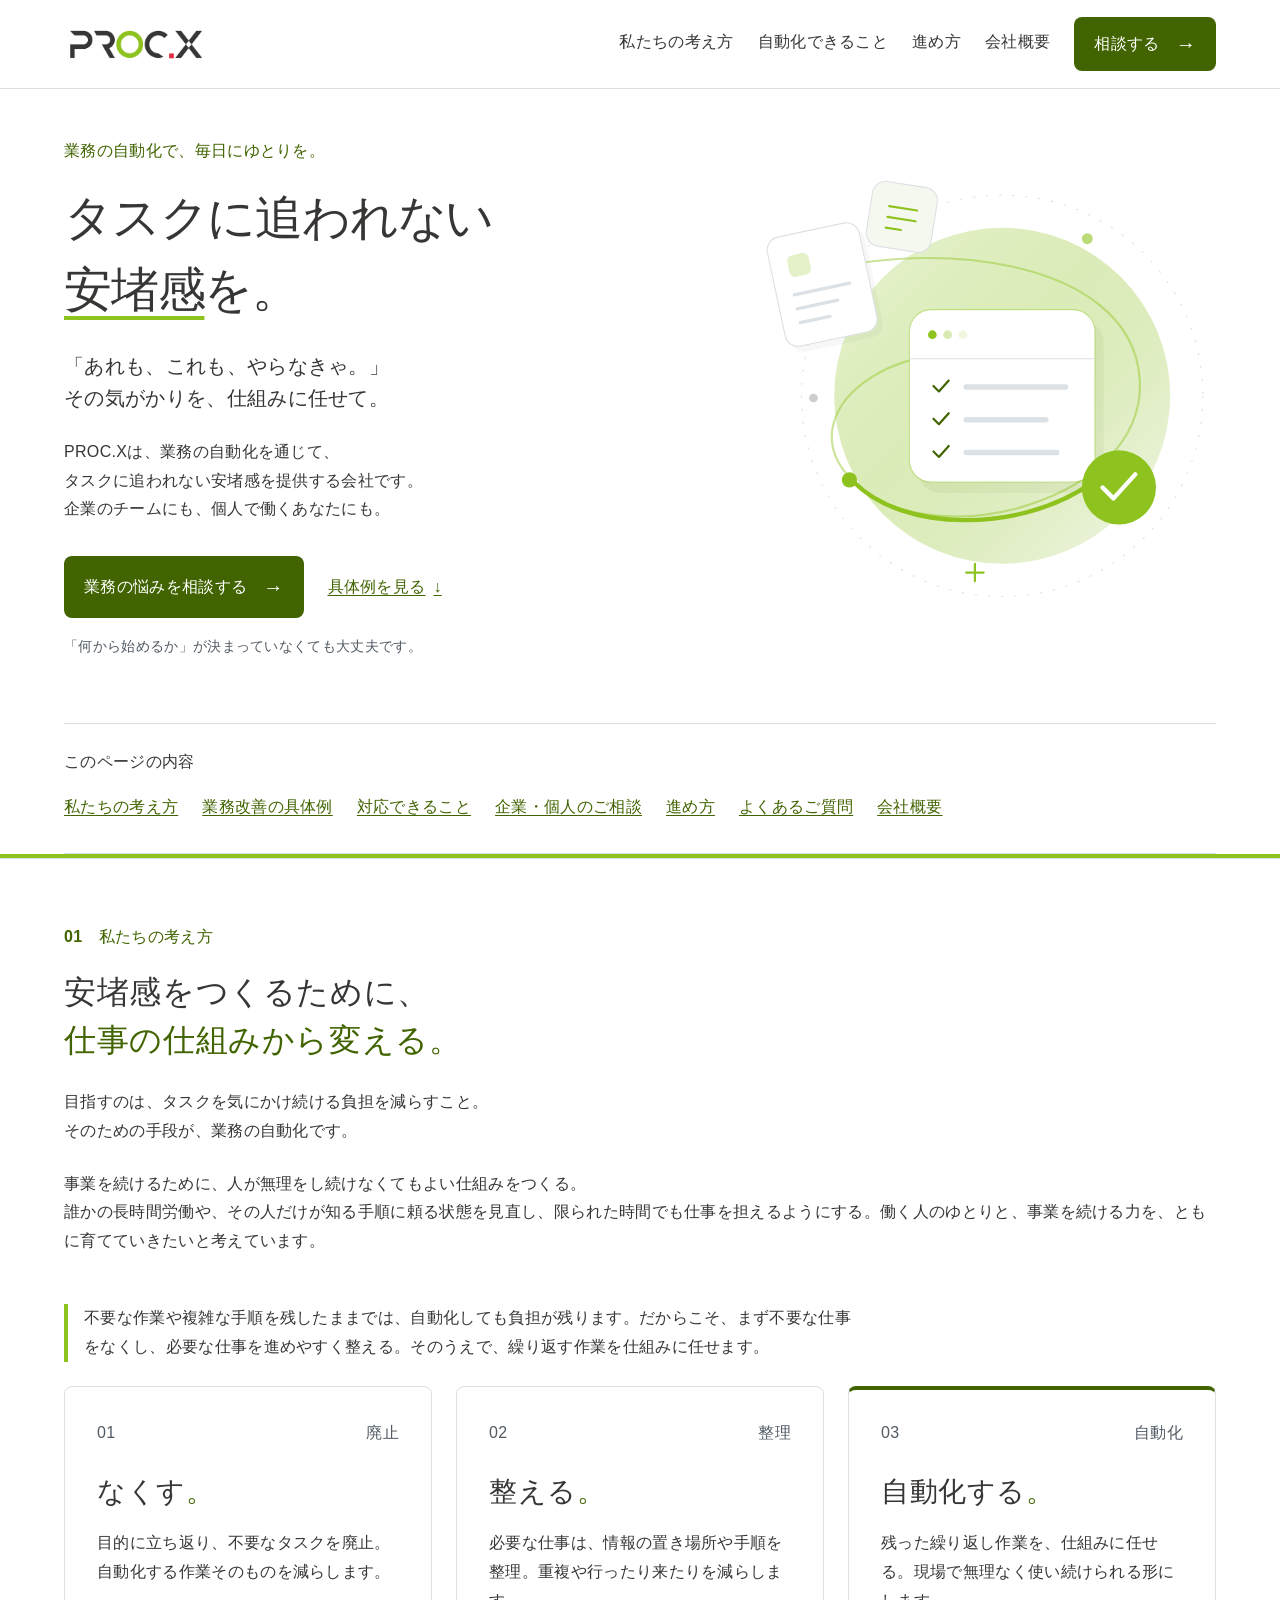
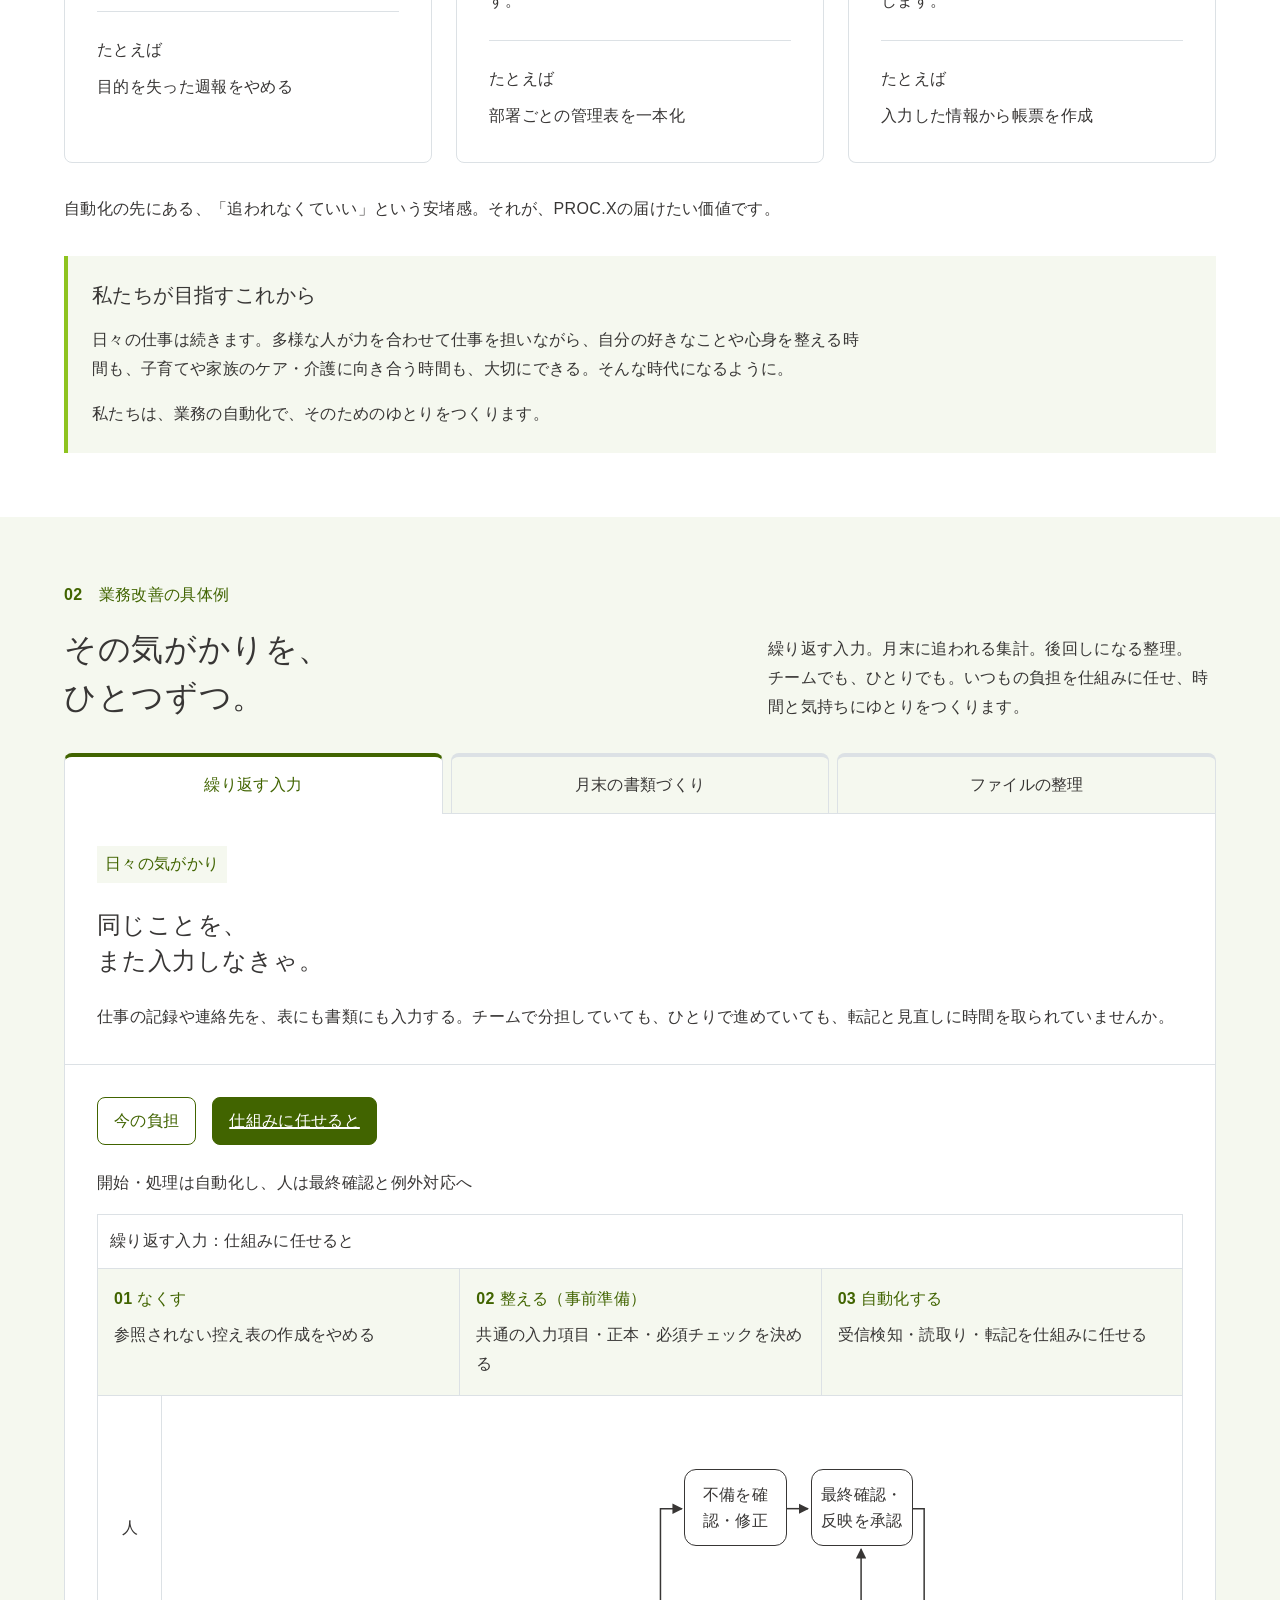
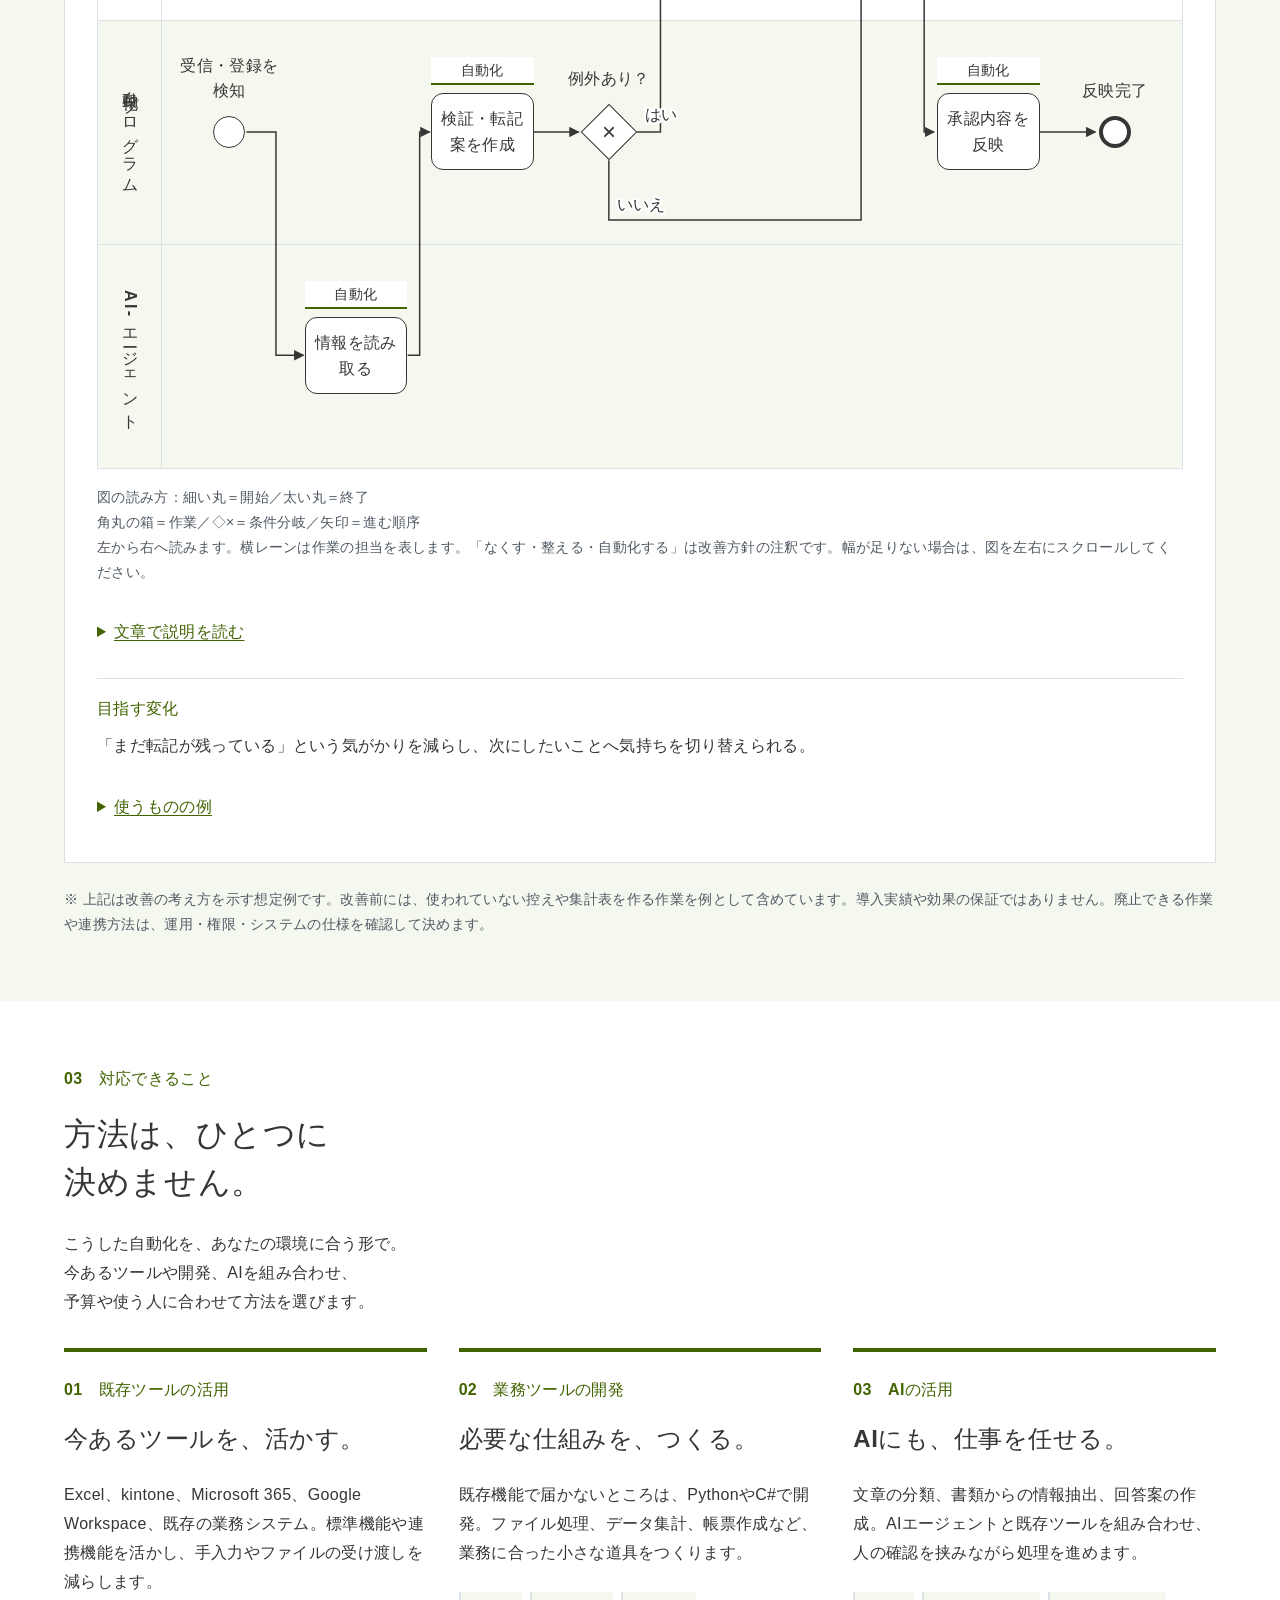
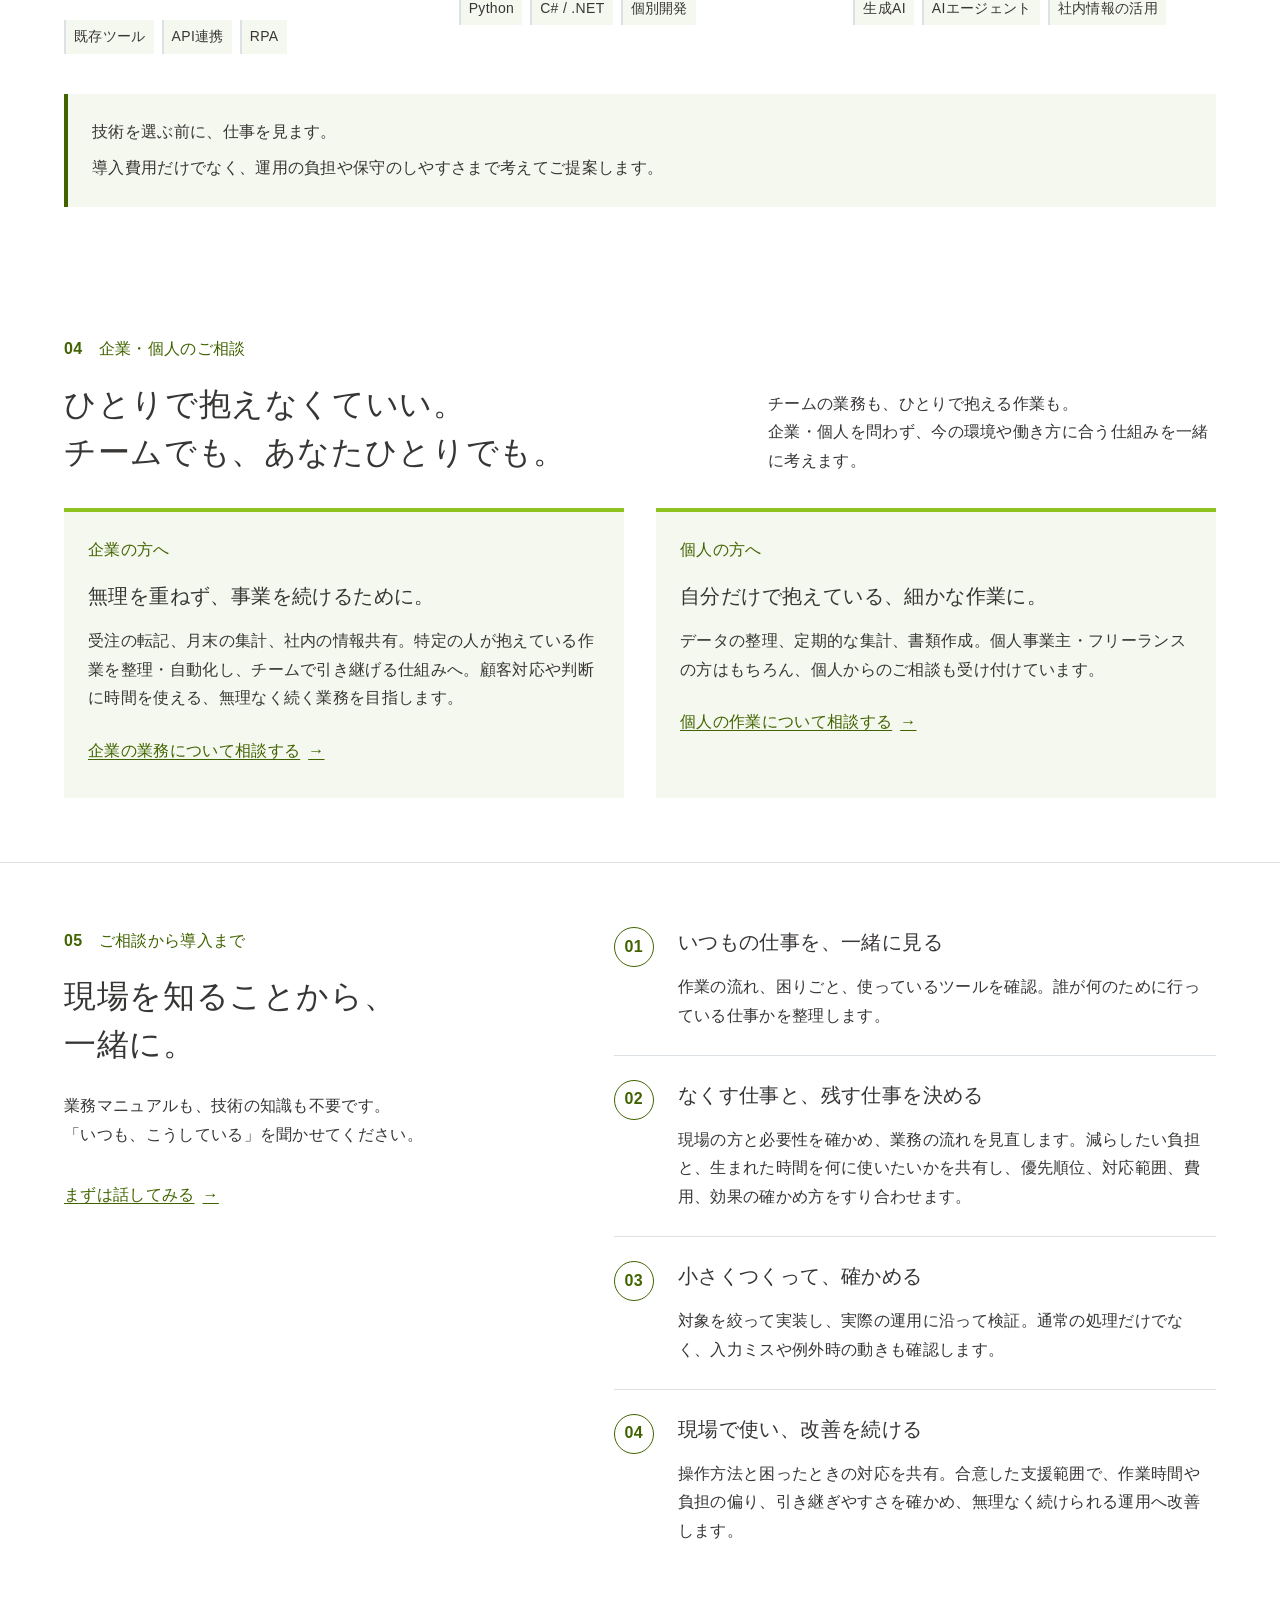
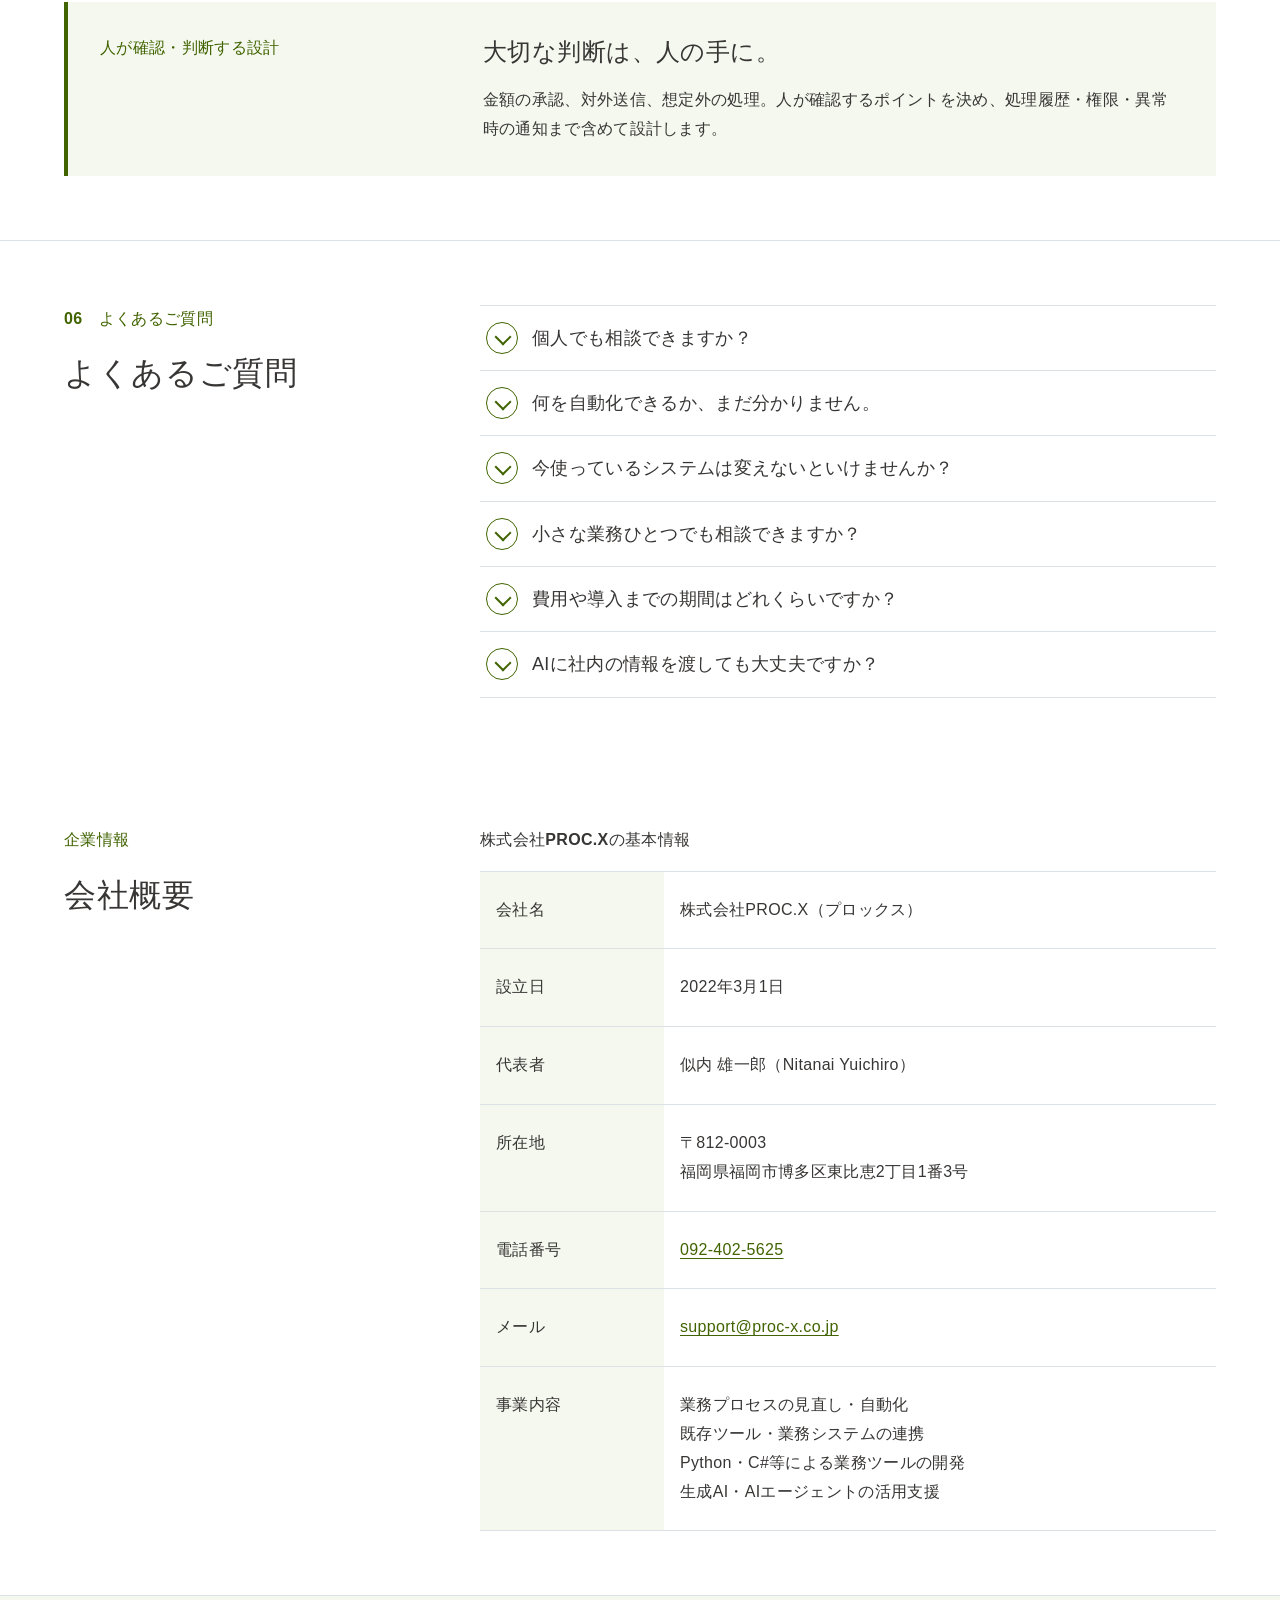
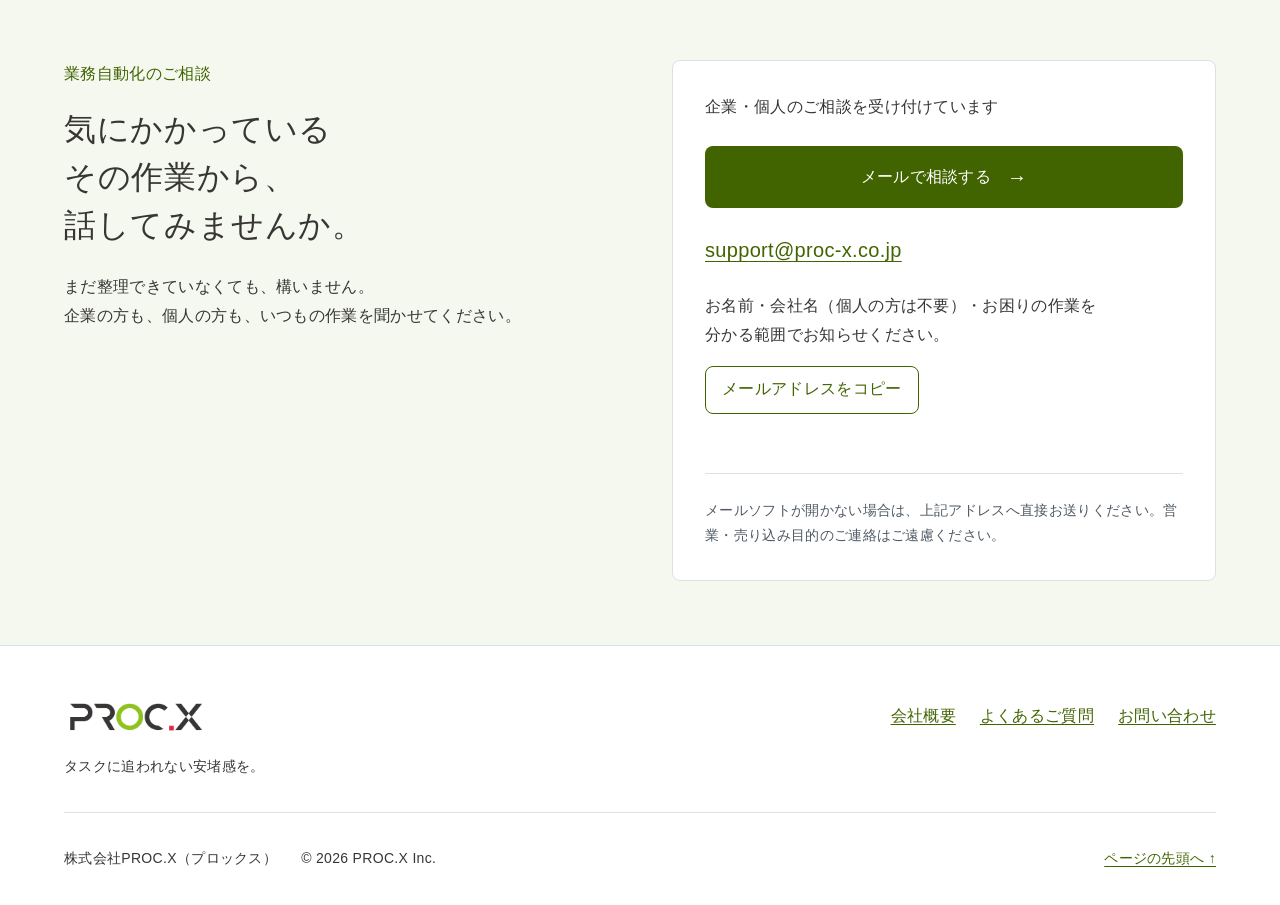
==== commit 592df648: "Add BPMN examples with automation roles and improvement principles" ====
--- a/index.html
+++ b/index.html
@@ -26,8 +26,9 @@
     <link rel="icon" href="images/favicon-32.png?v=20261010" type="image/png" sizes="32x32" />
     <link rel="icon" href="images/favicon-16.png?v=20261010" type="image/png" sizes="16x16" />
     <meta name="procx-design-version" content="0.1.1" />
-    <link rel="stylesheet" href="styles/site.css?v=20261010-11" />
-    <script src="scripts/main.js?v=20261010-3" defer></script>
+    <link rel="stylesheet" href="styles/site.css?v=20261018-4" />
+    <script src="scripts/example-diagrams.js?v=20261018-4" defer></script>
+    <script src="scripts/main.js?v=20261018-4" defer></script>
   </head>
   <body>
     <a class="skip-link" href="#main">本文へ移動</a>
@@ -282,38 +283,46 @@
                   type="button"
                   data-view="before"
                   aria-pressed="false"
-                  aria-controls="example-steps"
+                  aria-controls="example-diagram example-steps"
                 >
                   今の負担</button
                 ><button
                   type="button"
                   data-view="after"
                   aria-pressed="true"
-                  aria-controls="example-steps"
+                  aria-controls="example-diagram example-steps"
                 >
                   仕組みに任せると
                 </button>
               </div>
               <p class="example-state" id="example-state">
-                仕組みに任せることと、人が確認すること
-              </p>
+                開始・処理は自動化し、人は最終確認と例外対応へ
+              </p>
+              <figure id="example-diagram" class="bpmn-figure" tabindex="0" aria-label="業務の流れ。左右にスクロールできます。" hidden></figure>
+              <p class="bpmn-legend" id="example-diagram-legend" hidden>図の読み方：細い丸＝開始／太い丸＝終了<br />角丸の箱＝作業／◇×＝条件分岐／矢印＝進む順序<br />左から右へ読みます。横レーンは作業の担当を表します。「なくす・整える・自動化する」は改善方針の注釈です。幅が足りない場合は、図を左右にスクロールしてください。</p>
+              <details class="example-supplement" id="example-text-description" open>
+                <summary>文章で説明を読む</summary>
               <ol id="example-steps" class="example-steps">
-                <li><span class="step-tag tag-auto">仕組み</span><div><strong>一度入力した情報を、必要な表や書類へ反映</strong><p>転記先と項目を決め、同じ情報を繰り返し入力する手間を減らす。</p></div></li>
-                <li><span class="step-tag tag-human">人が確認</span><div><strong>元の情報と、例外のある内容を確かめる</strong><p>入力内容の不備や、いつもと違う条件は自分や担当者が確認する。</p></div></li>
-              </ol>
+<li><span class="step-tag tag-manual">なくす</span><div><strong>参照されない控え表の作成をやめる</strong><p>正本と必要な転記先を決め、使われていない控え表への記入そのものを廃止します。</p></div></li>
+<li><span class="step-tag tag-manual">整える</span><div><strong>共通の項目と入力ルールを決める</strong><p>入力項目、正本、転記先、必須チェックを事前に揃えます。</p></div></li>
+<li><span class="step-tag tag-auto">自動化プログラム</span><div><strong>受信・登録を検知し、転記案を検証する</strong><p>受信通知や新規登録をきっかけに開始。必須項目などを検証し、承認後に必要な表や書類へ反映します。</p></div></li>
+<li><span class="step-tag tag-auto">AI-エージェント</span><div><strong>書式が異なる情報を読み取る</strong><p>文書やメールから必要な情報を抽出。不明な内容は推測で確定せず、例外として人の確認へ回します。</p></div></li>
+<li><span class="step-tag tag-human">人</span><div><strong>例外に対応し、最終確認・反映を承認する</strong><p>不足・不明な情報を確認・修正し、通常の処理も最終確認を経て反映を承認します。</p></div></li>
+</ol>
+              </details>
               <div class="example-outcome">
                 <p class="example-outcome-label" id="example-outcome-label">目指す変化</p>
                 <p id="example-outcome">「まだ転記が残っている」という気がかりを減らし、次にしたいことへ気持ちを切り替えられる。</p>
               </div>
               <details class="example-supplement">
                 <summary>使うものの例</summary>
-                <p class="example-tools" id="example-tools">使うものの例：表計算ソフト / 入力フォーム / データ連携</p>
+                <p class="example-tools" id="example-tools">使うものの例：表計算ソフト / 入力フォーム / データ連携 / AI-エージェント</p>
               </details>
             </div>
           </div>
           <p class="small-note">
             ※
-            上記は想定例であり、導入実績や効果の保証ではありません。廃止できる作業や連携方法は、運用・権限・システムの仕様を確認して決めます。
+            上記は改善の考え方を示す想定例です。改善前には、使われていない控えや集計表を作る作業を例として含めています。導入実績や効果の保証ではありません。廃止できる作業や連携方法は、運用・権限・システムの仕様を確認して決めます。
           </p>
           <noscript
             ><p class="small-note">
--- a/styles/site.css
+++ b/styles/site.css
@@ -542,6 +542,39 @@
 .examples .small-note {
   margin-top: 1.5rem;
 }
+/* BPMN display: HTML labels keep their size when text is enlarged. */
+/* Horizontal lanes keep a left-to-right reading order at every viewport. */
+.examples .example-panel { grid-template-columns: minmax(0, 1fr); }
+.examples .example-context { border-right: 0; border-bottom: 1px solid var(--line); }
+.bpmn-figure { margin: 0; overflow-x: auto; }
+.bpmn-caption { min-width: 64rem; font-weight: 700; padding: var(--space-3); border: 1px solid var(--line); border-bottom: 0; }
+.bpmn-improvements { min-width: 64rem; display: grid; grid-template-columns: repeat(3, minmax(0, 1fr)); border: 1px solid var(--line); border-bottom: 0; background: var(--color-surface); }
+.bpmn-improvements > div { padding: var(--space-4); }
+.bpmn-improvements > div + div { border-left: 1px solid var(--line); }
+.bpmn-improvements strong { display: block; color: var(--color-action); margin-bottom: var(--space-2); }
+.bpmn-phase { position: absolute; bottom: calc(100% + .5rem); left: 0; width: 100%; font-size: .875rem; line-height: 1.6; padding: .125rem; border-bottom: 2px solid var(--color-action); background: var(--color-paper); color: var(--color-ink); }
+.bpmn-phase-0 { border-bottom-style: dashed; }
+.bpmn-canvas { min-width: 64rem; position: relative; isolation: isolate; display: grid; grid-template-columns: repeat(var(--bpmn-steps), minmax(0, 1fr)); grid-template-rows: 14rem; column-gap: 1.5rem; padding: 0 1rem 0 5rem; border: 1px solid var(--line); }
+.bpmn-three-lanes { grid-template-rows: repeat(3, 14rem); }
+.bpmn-lanes { position: absolute; inset: 0; z-index: -2; display: grid; grid-template-rows: inherit; }
+.bpmn-lanes > div { display: flex; min-width: 0; background: var(--color-paper); }
+.bpmn-lanes > div + div { border-top: 1px solid var(--line); background: var(--color-surface); }
+.bpmn-lanes strong { display: flex; align-items: center; justify-content: center; width: 4rem; padding: var(--space-2); border-right: 1px solid var(--line); writing-mode: vertical-rl; letter-spacing: .15em; }
+.bpmn-connectors { position: absolute; inset: 0; width: 100%; height: 100%; z-index: -1; overflow: visible; color: var(--color-ink); pointer-events: none; }
+.bpmn-connectors text { font: 1rem var(--font-sans); fill: currentColor; paint-order: stroke; stroke: var(--color-paper); stroke-width: 5px; stroke-linejoin: round; }
+.bpmn-node { position: relative; justify-self: center; align-self: center; width: 100%; min-width: 0; text-align: center; font-size: 1rem; line-height: 1.6; }
+.bpmn-task .bpmn-anchor { display: block; padding: var(--space-3) var(--space-2); border: 1.5px solid var(--color-ink); border-radius: .75rem; background: var(--color-paper); overflow-wrap: anywhere; }
+.bpmn-three-lanes .bpmn-task[style*="grid-row: 2"] .bpmn-anchor { border-color: var(--color-action); background: var(--color-surface); }
+.bpmn-event { display: flex; justify-content: center; align-items: center; }
+.bpmn-event .bpmn-anchor { display: block; width: 2rem; height: 2rem; border: 1.5px solid var(--color-ink); border-radius: 50%; background: var(--color-paper); flex-shrink: 0; }
+.bpmn-event .bpmn-end { border-width: 4px; }
+.bpmn-event-label { position: absolute; bottom: calc(100% + .75rem); left: 0; width: 100%; overflow-wrap: anywhere; }
+.bpmn-gateway { display: flex; justify-content: center; align-items: center; }
+.bpmn-question { position: absolute; bottom: calc(100% + 1.25rem); left: 0; width: 100%; }
+.bpmn-diamond { display: flex; align-items: center; justify-content: center; width: 2.5rem; height: 2.5rem; border: 1.5px solid var(--color-ink); transform: rotate(45deg); background: var(--color-paper); }
+.bpmn-diamond > span { transform: rotate(-45deg); font-size: 1.5rem; line-height: 1; }
+.bpmn-legend { font-size: .875rem; line-height: 1.8; color: var(--muted); margin-top: var(--space-4); }
+.example-supplement + .example-outcome { margin-top: var(--space-6); }
 /* Services remain reading content rather than interactive-looking controls. */
 .capability-grid {
   display: grid;
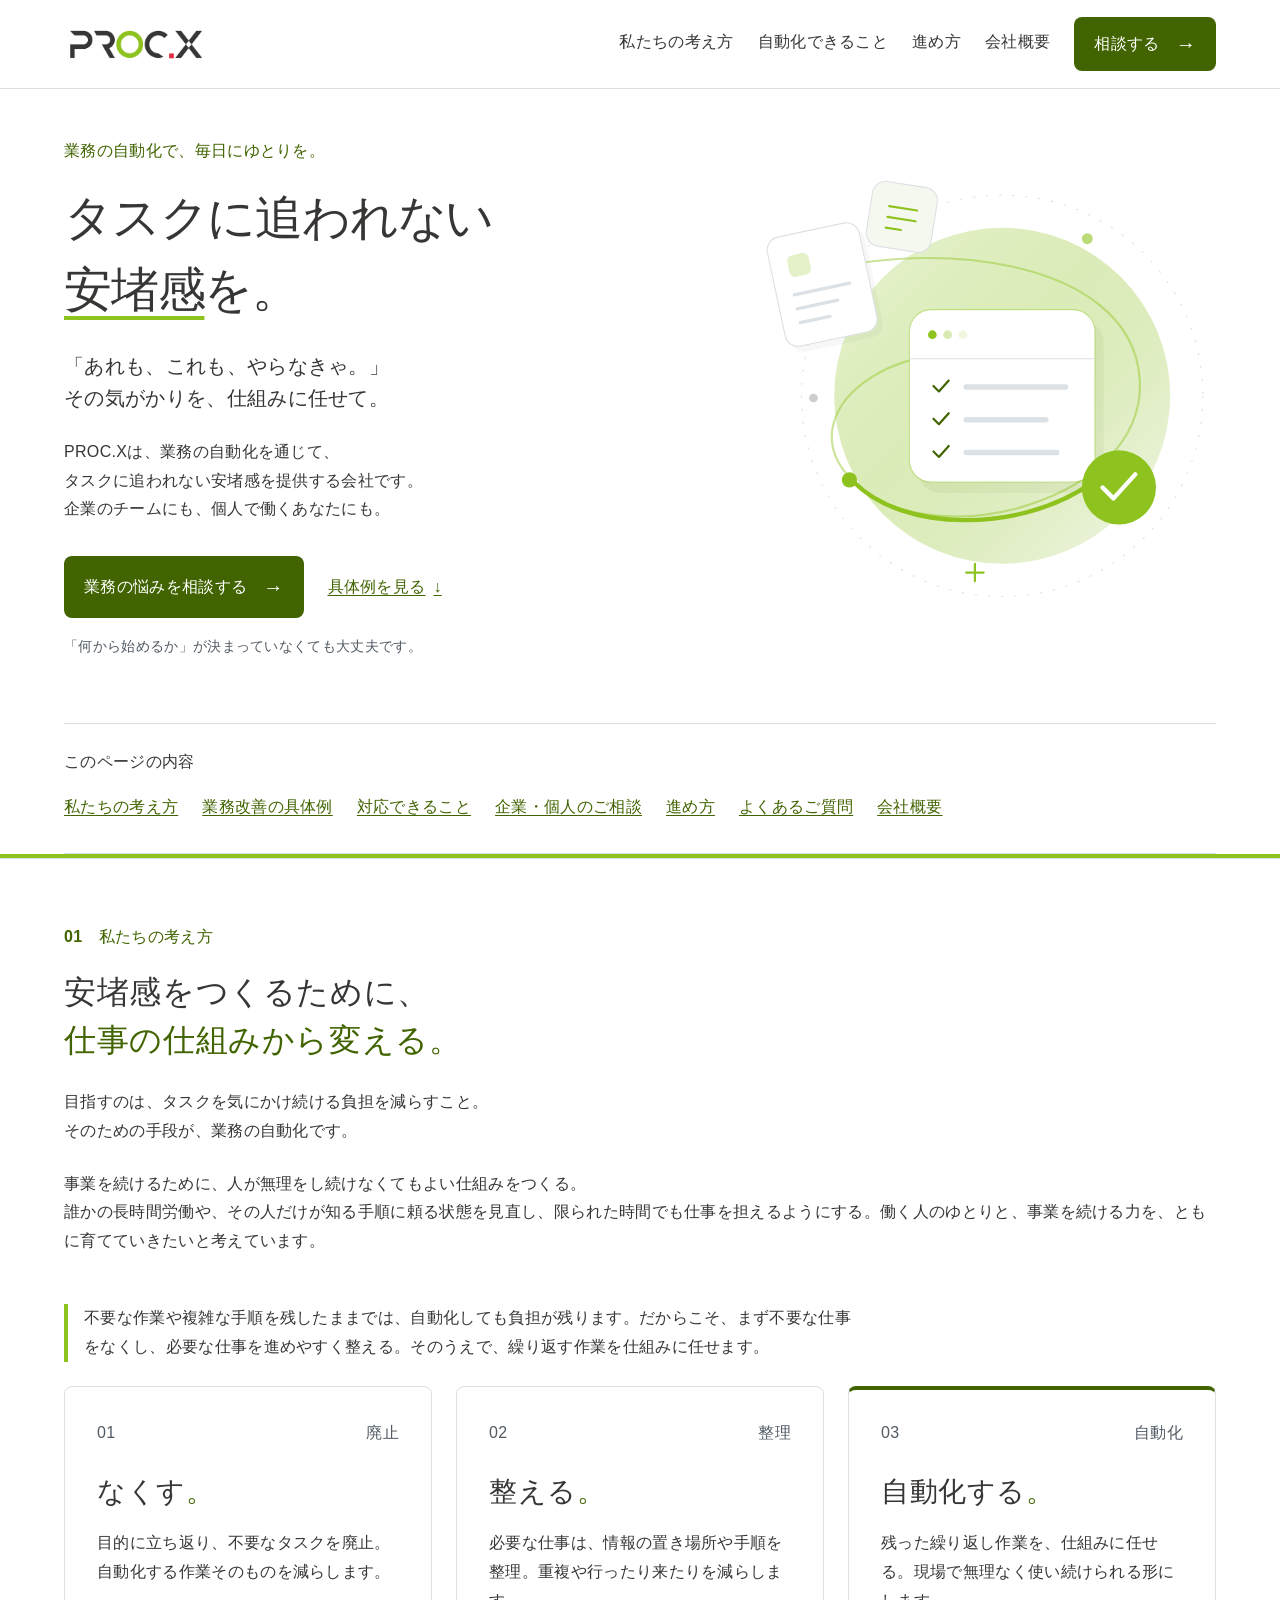
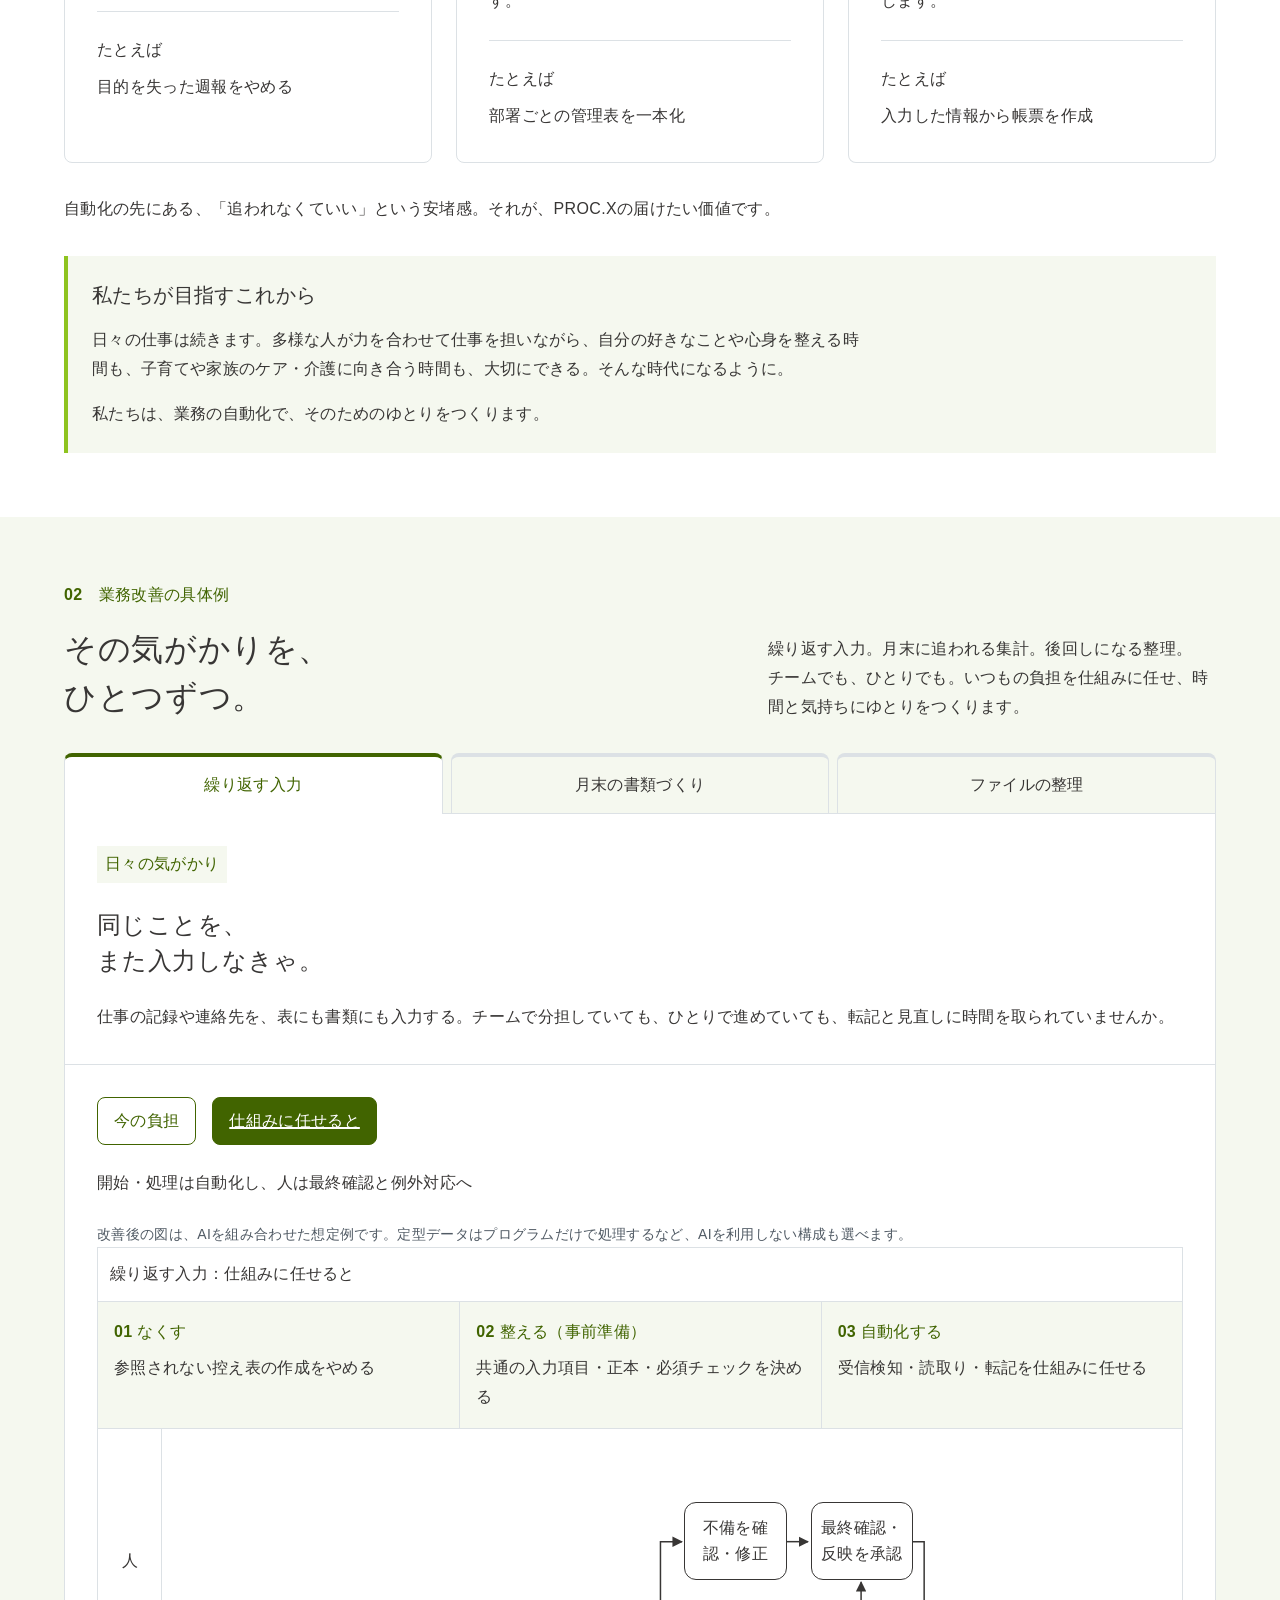
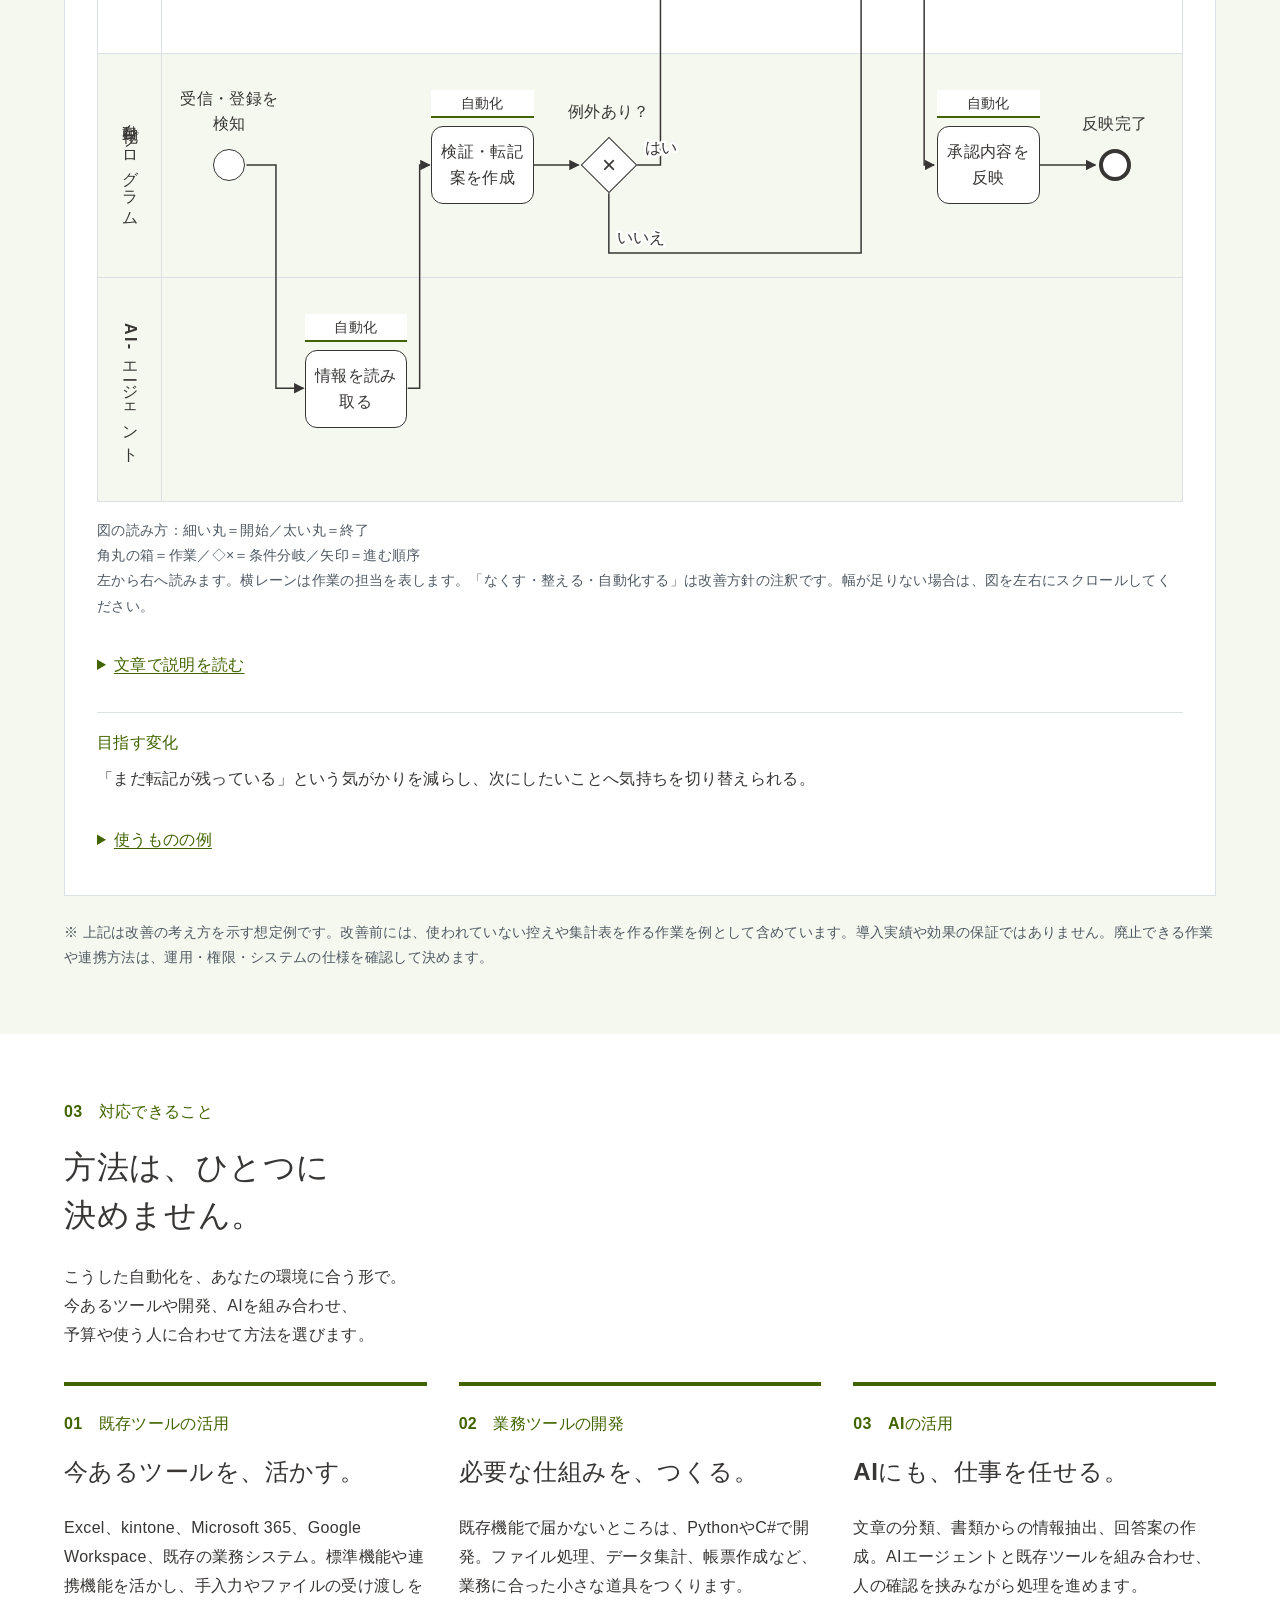
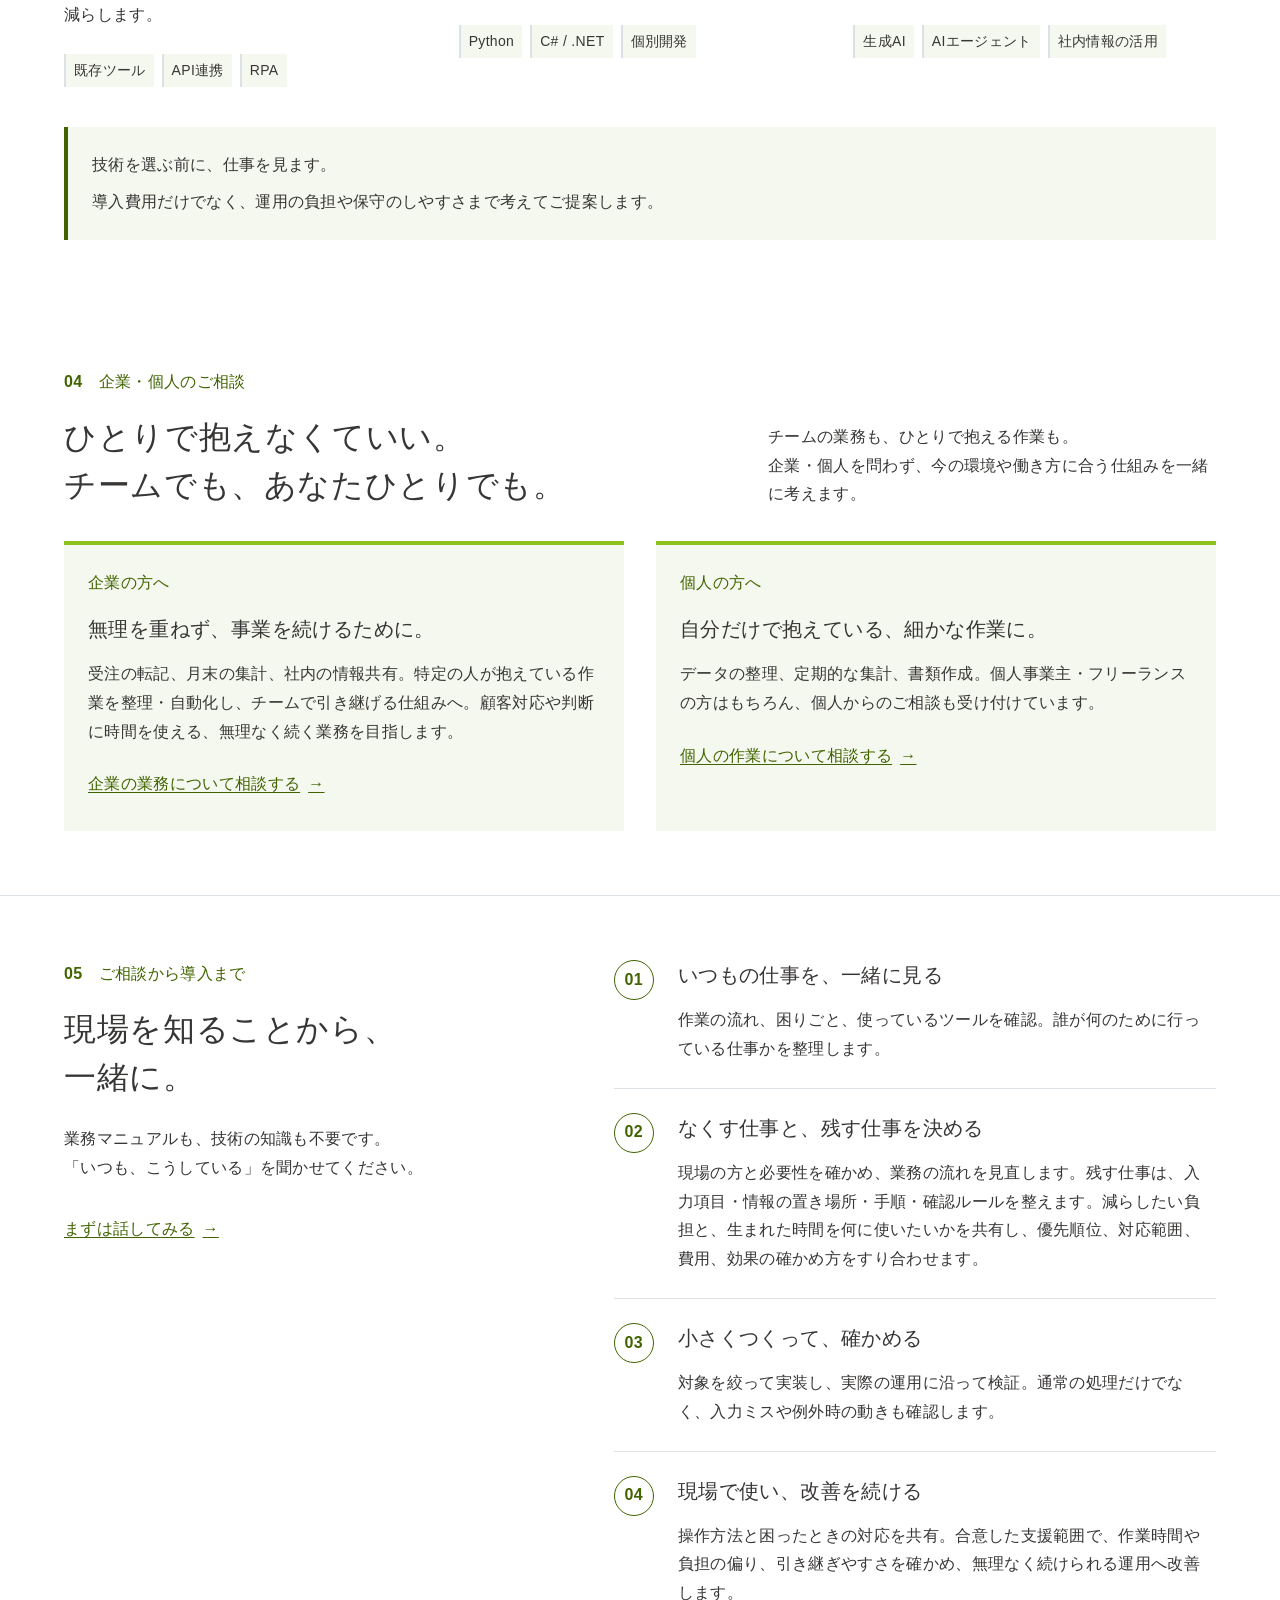
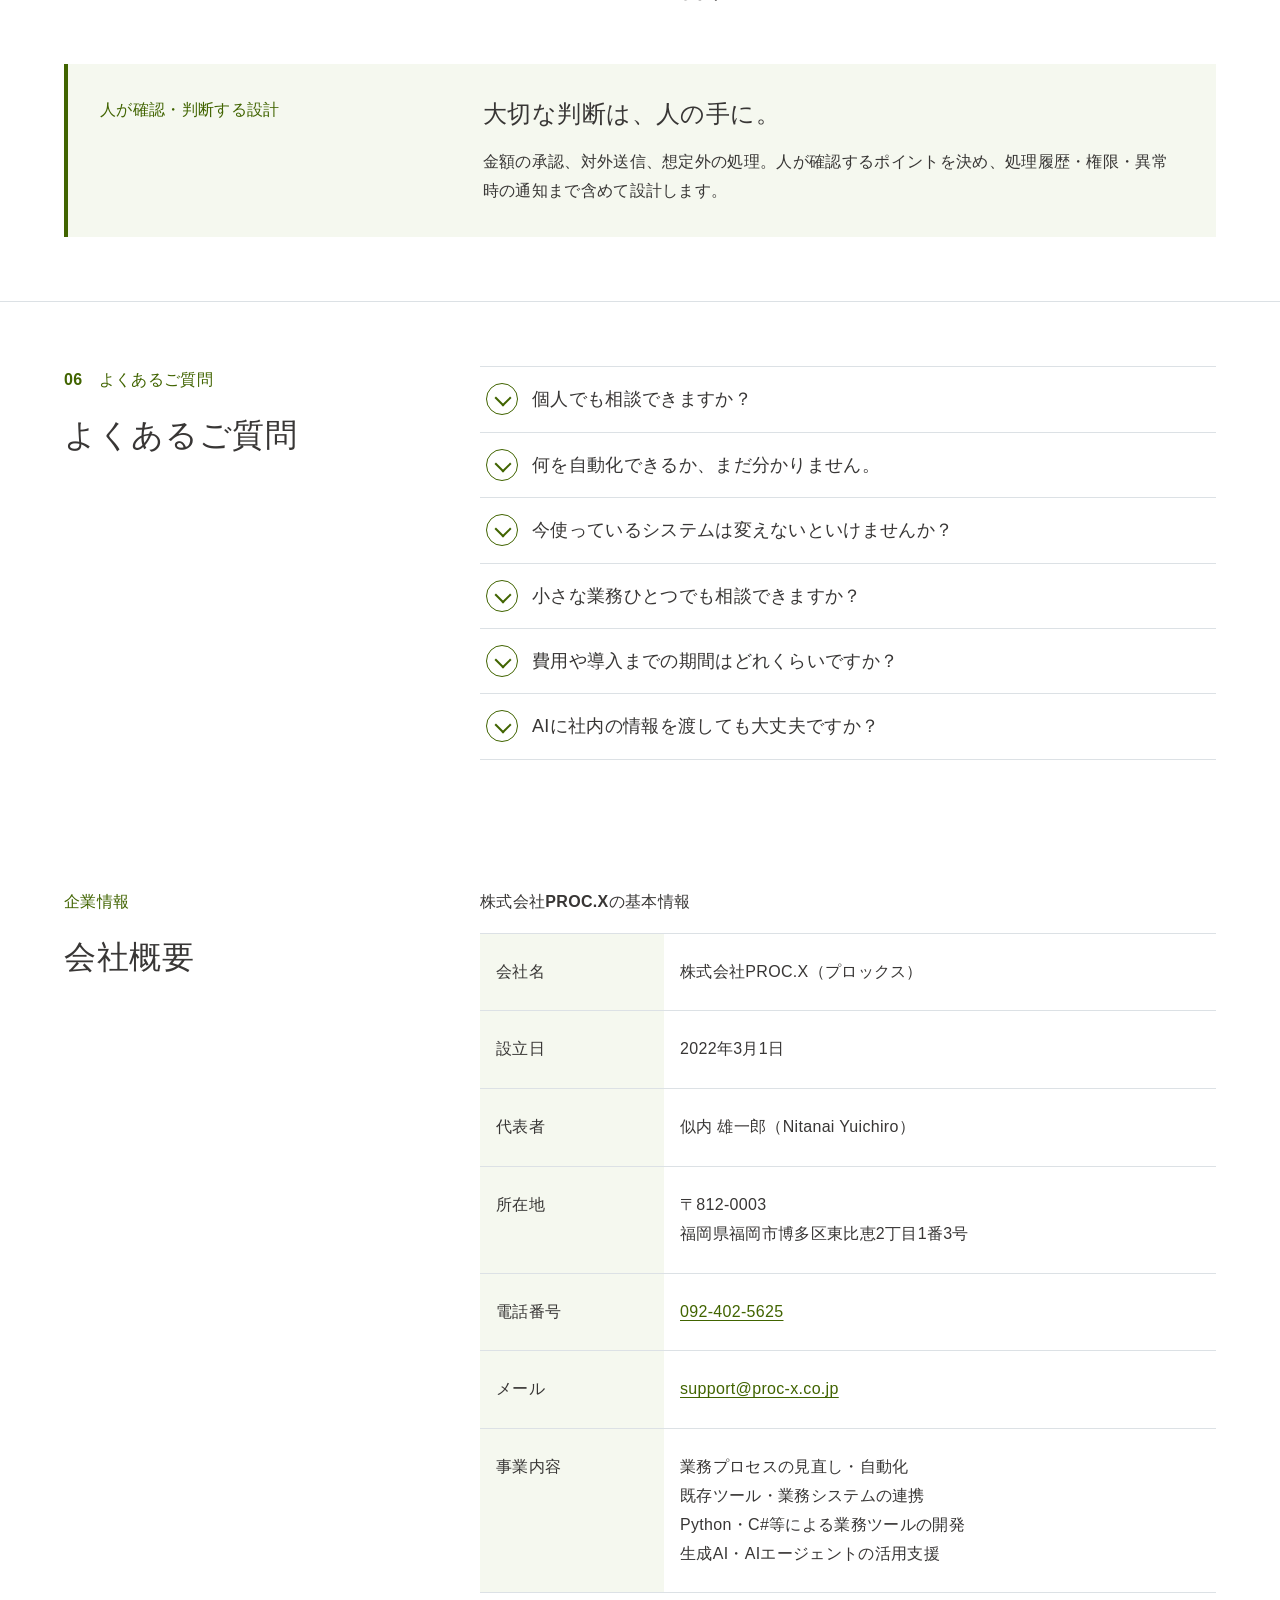
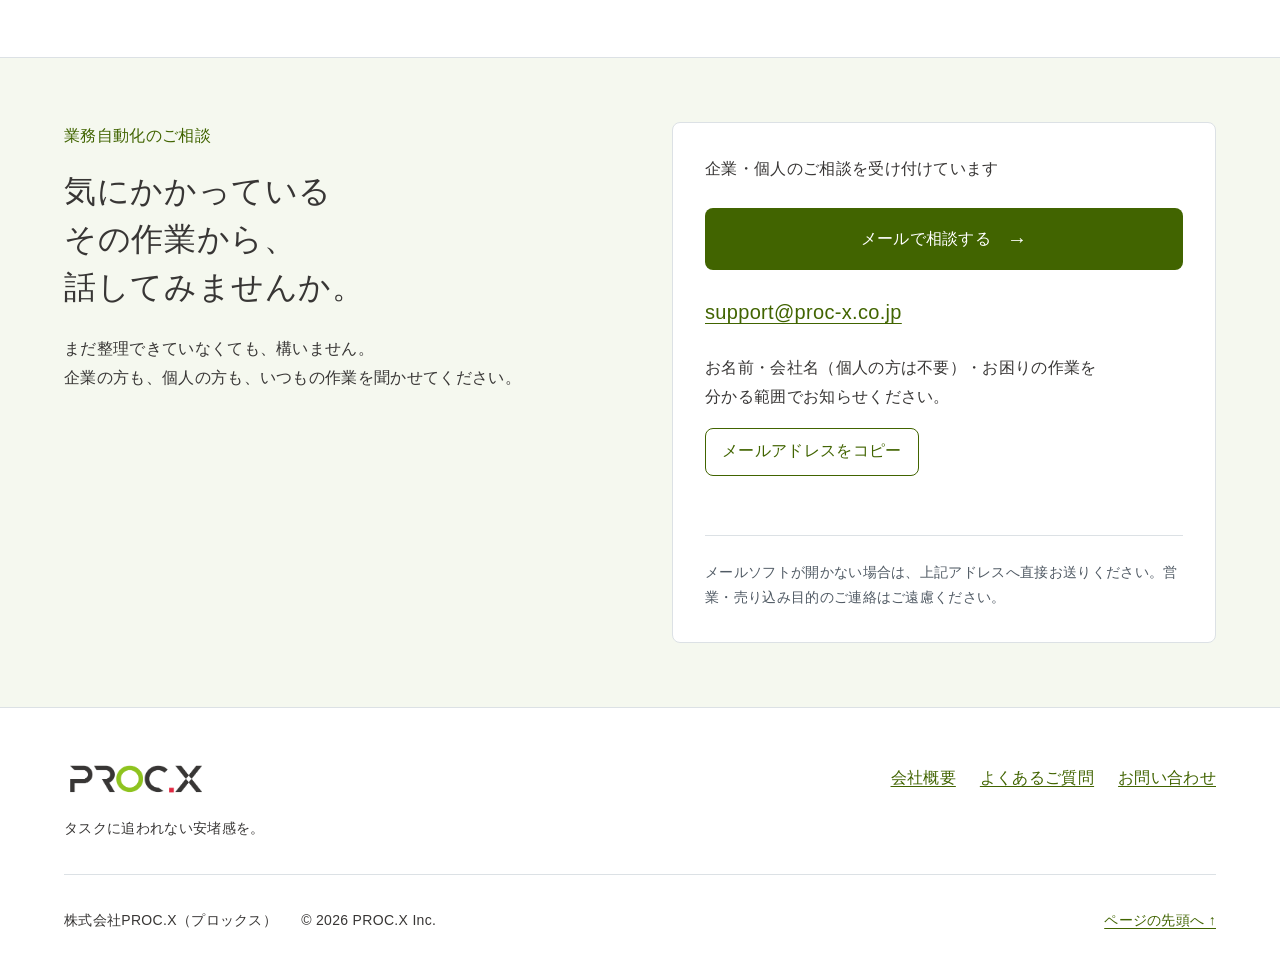
==== commit 0ff232d4: "Align workflow descriptions with diagrams and improvement guidance" ====
--- a/index.html
+++ b/index.html
@@ -26,9 +26,9 @@
     <link rel="icon" href="images/favicon-32.png?v=20261010" type="image/png" sizes="32x32" />
     <link rel="icon" href="images/favicon-16.png?v=20261010" type="image/png" sizes="16x16" />
     <meta name="procx-design-version" content="0.1.1" />
-    <link rel="stylesheet" href="styles/site.css?v=20261018-4" />
-    <script src="scripts/example-diagrams.js?v=20261018-4" defer></script>
-    <script src="scripts/main.js?v=20261018-4" defer></script>
+    <link rel="stylesheet" href="styles/site.css?v=20261018-5" />
+    <script src="scripts/example-diagrams.js?v=20261018-5" defer></script>
+    <script src="scripts/main.js?v=20261018-5" defer></script>
   </head>
   <body>
     <a class="skip-link" href="#main">本文へ移動</a>
@@ -283,14 +283,14 @@
                   type="button"
                   data-view="before"
                   aria-pressed="false"
-                  aria-controls="example-diagram example-steps"
+                  aria-controls="example-diagram example-preparation example-steps"
                 >
                   今の負担</button
                 ><button
                   type="button"
                   data-view="after"
                   aria-pressed="true"
-                  aria-controls="example-diagram example-steps"
+                  aria-controls="example-diagram example-preparation example-steps"
                 >
                   仕組みに任せると
                 </button>
@@ -298,17 +298,30 @@
               <p class="example-state" id="example-state">
                 開始・処理は自動化し、人は最終確認と例外対応へ
               </p>
+              <p class="small-note">改善後の図は、AIを組み合わせた想定例です。定型データはプログラムだけで処理するなど、AIを利用しない構成も選べます。</p>
               <figure id="example-diagram" class="bpmn-figure" tabindex="0" aria-label="業務の流れ。左右にスクロールできます。" hidden></figure>
               <p class="bpmn-legend" id="example-diagram-legend" hidden>図の読み方：細い丸＝開始／太い丸＝終了<br />角丸の箱＝作業／◇×＝条件分岐／矢印＝進む順序<br />左から右へ読みます。横レーンは作業の担当を表します。「なくす・整える・自動化する」は改善方針の注釈です。幅が足りない場合は、図を左右にスクロールしてください。</p>
               <details class="example-supplement" id="example-text-description" open>
                 <summary>文章で説明を読む</summary>
-              <ol id="example-steps" class="example-steps">
-<li><span class="step-tag tag-manual">なくす</span><div><strong>参照されない控え表の作成をやめる</strong><p>正本と必要な転記先を決め、使われていない控え表への記入そのものを廃止します。</p></div></li>
-<li><span class="step-tag tag-manual">整える</span><div><strong>共通の項目と入力ルールを決める</strong><p>入力項目、正本、転記先、必須チェックを事前に揃えます。</p></div></li>
-<li><span class="step-tag tag-auto">自動化プログラム</span><div><strong>受信・登録を検知し、転記案を検証する</strong><p>受信通知や新規登録をきっかけに開始。必須項目などを検証し、承認後に必要な表や書類へ反映します。</p></div></li>
-<li><span class="step-tag tag-auto">AI-エージェント</span><div><strong>書式が異なる情報を読み取る</strong><p>文書やメールから必要な情報を抽出。不明な内容は推測で確定せず、例外として人の確認へ回します。</p></div></li>
-<li><span class="step-tag tag-human">人</span><div><strong>例外に対応し、最終確認・反映を承認する</strong><p>不足・不明な情報を確認・修正し、通常の処理も最終確認を経て反映を承認します。</p></div></li>
-</ol>
+                <div id="example-preparation">
+                  <h4>事前準備：なくす・整える</h4>
+                  <p>運用を始める前に、図の上部にある改善方針を具体化します。</p>
+                  <ul id="example-preparation-steps" class="example-steps">
+                  <li><span class="step-tag tag-manual">なくす</span><div><strong>参照されない控え表の作成をやめる</strong><p>正本と必要な転記先を決め、使われていない控え表への記入そのものを廃止します。</p></div></li>
+                  <li><span class="step-tag tag-manual">整える</span><div><strong>共通の項目と入力ルールを決める</strong><p>入力項目、正本、転記先、必須チェックを事前に揃えます。</p></div></li>
+                  </ul>
+                </div>
+                <h4 id="example-flow-heading">運用の流れ（図の左から右の順）</h4>
+                <ol id="example-steps" class="example-steps">
+                  <li><span class="step-tag tag-auto">自動化プログラム</span><div><strong>1. 受信・登録を検知</strong><p>受信通知や新規登録をきっかけに、自動で処理を始めます。</p></div></li>
+                  <li><span class="step-tag tag-auto">AI-エージェント</span><div><strong>2. 情報を読み取る</strong><p>文書やメールから必要な情報を抽出し、不明な内容も確認対象として引き継ぎます。</p></div></li>
+                  <li><span class="step-tag tag-auto">自動化プログラム</span><div><strong>3. 検証・転記案を作成</strong><p>事前に決めた必須項目・形式を確認し、必要な表や書類への転記案を作成します。</p></div></li>
+                  <li><span class="step-tag tag-auto">自動化プログラム</span><div><strong>4. 例外あり？</strong><p>例外があれば5へ、なければ5を省略して6の最終確認へ進みます。</p></div></li>
+                  <li><span class="step-tag tag-human">人</span><div><strong>5. 不備を確認・修正</strong><p>例外がある場合のみ、不足・不明な情報を確認して修正します。その後、6へ進みます。</p></div></li>
+                  <li><span class="step-tag tag-human">人</span><div><strong>6. 最終確認・反映を承認</strong><p>例外の有無にかかわらず、人が内容を最終確認して反映を承認します。</p></div></li>
+                  <li><span class="step-tag tag-auto">自動化プログラム</span><div><strong>7. 承認内容を反映</strong><p>承認された内容を必要な表や書類に反映します。</p></div></li>
+                  <li><span class="step-tag tag-auto">自動化プログラム</span><div><strong>8. 反映完了</strong><p>承認内容の反映が完了します。</p></div></li>
+                </ol>
               </details>
               <div class="example-outcome">
                 <p class="example-outcome-label" id="example-outcome-label">目指す変化</p>
@@ -424,7 +437,7 @@
                 <div>
                   <h3>なくす仕事と、残す仕事を決める</h3>
                   <p>
-                    現場の方と必要性を確かめ、業務の流れを見直します。減らしたい負担と、生まれた時間を何に使いたいかを共有し、優先順位、対応範囲、費用、効果の確かめ方をすり合わせます。
+                    現場の方と必要性を確かめ、業務の流れを見直します。残す仕事は、入力項目・情報の置き場所・手順・確認ルールを整えます。減らしたい負担と、生まれた時間を何に使いたいかを共有し、優先順位、対応範囲、費用、効果の確かめ方をすり合わせます。
                   </p>
                 </div>
               </li>
--- a/styles/site.css
+++ b/styles/site.css
@@ -539,6 +539,7 @@
 .example-outcome-label { color: var(--color-action); margin-bottom: var(--space-2); }
 .example-supplement { margin-top: var(--space-6); }
 .example-supplement summary { color: var(--color-action); cursor: pointer; min-height: 2.75rem; padding-block: var(--space-2); text-decoration: underline; text-underline-offset: .2em; }
+#example-text-description h4 { margin: var(--space-6) 0 var(--space-2); }
 .examples .small-note {
   margin-top: 1.5rem;
 }
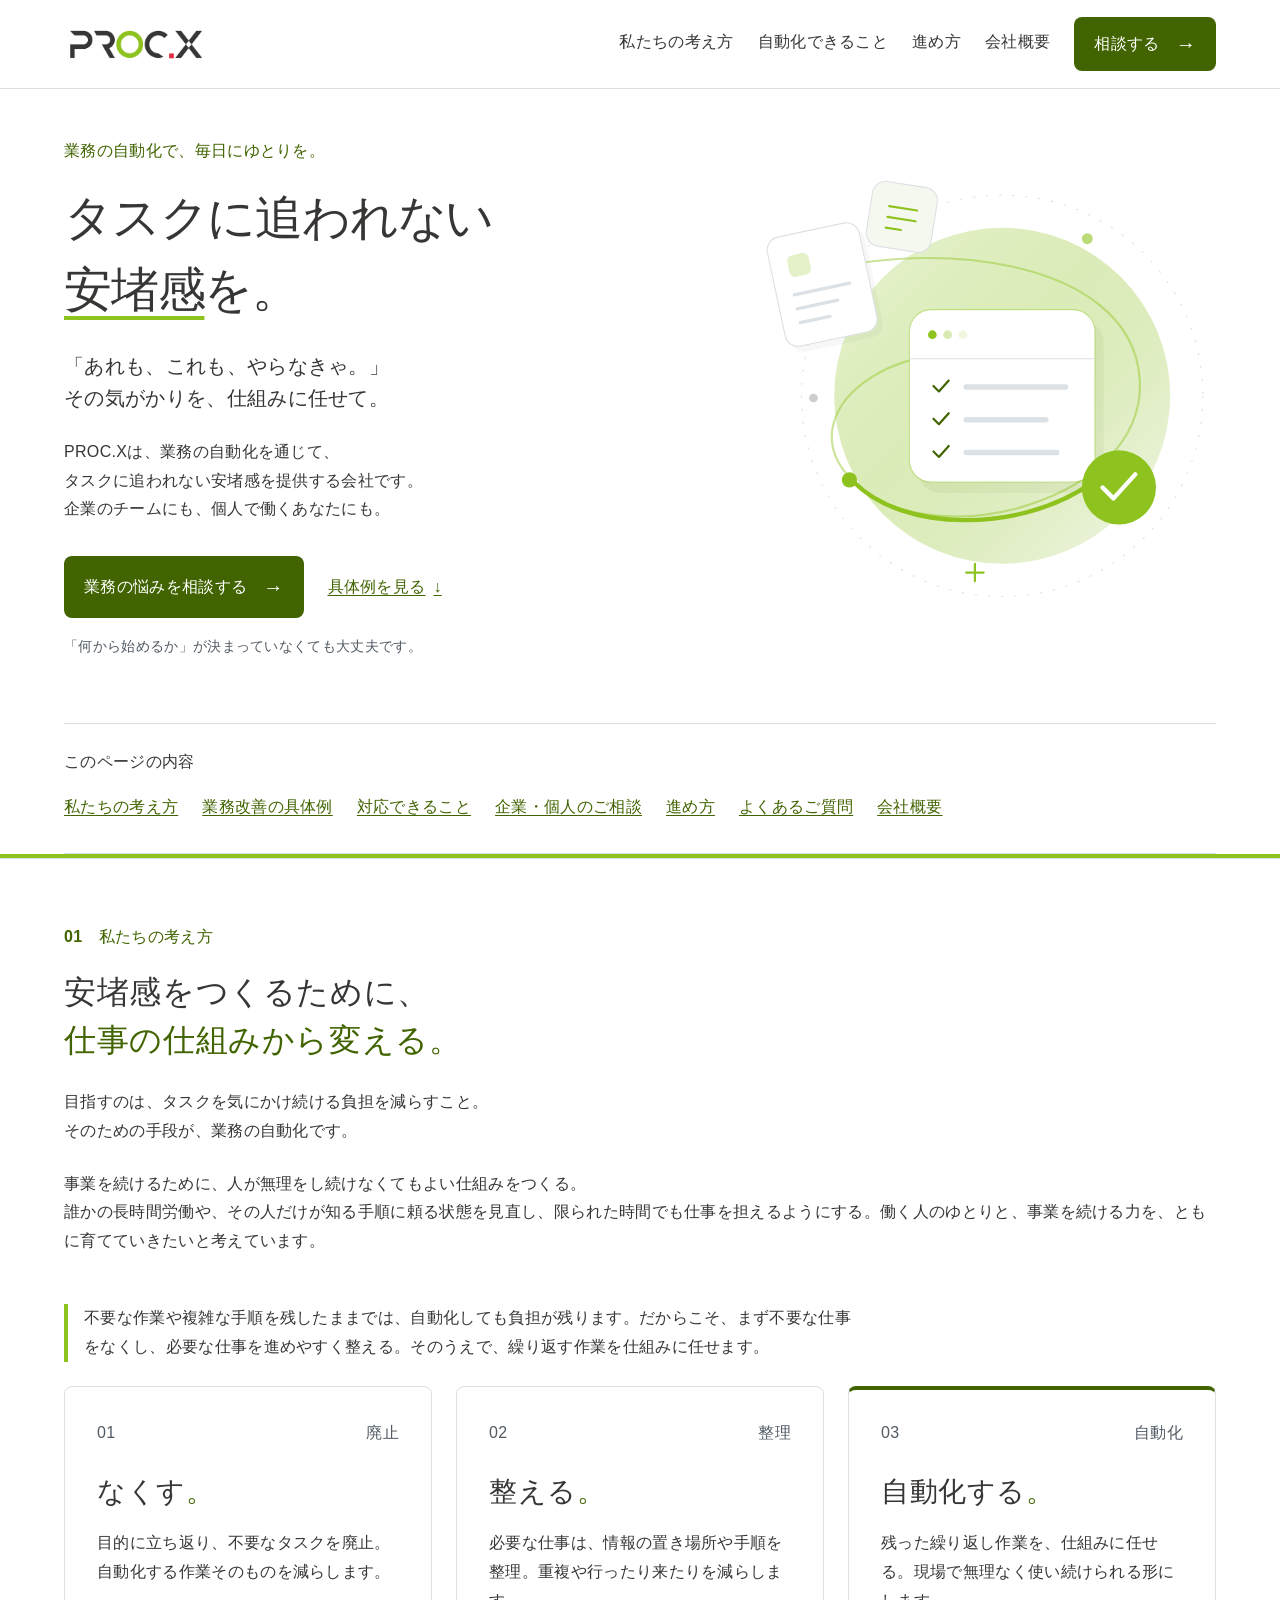
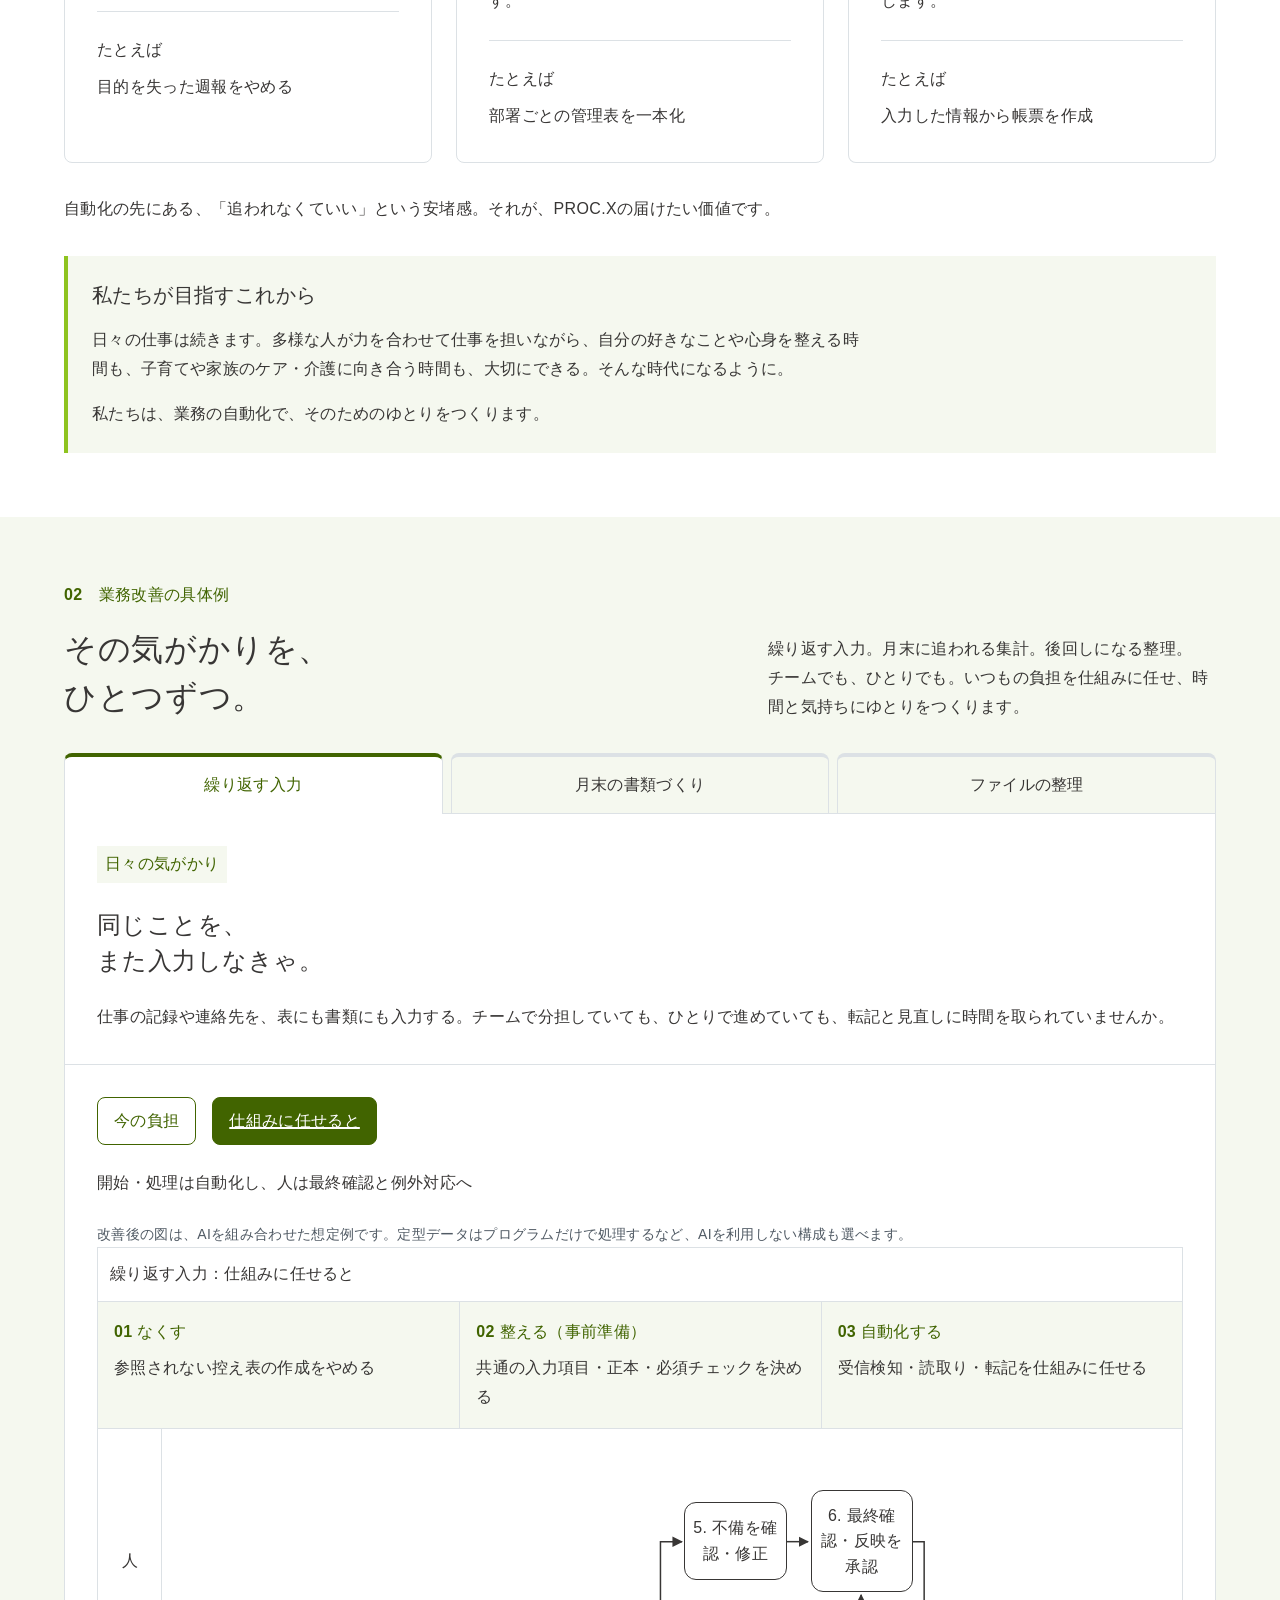
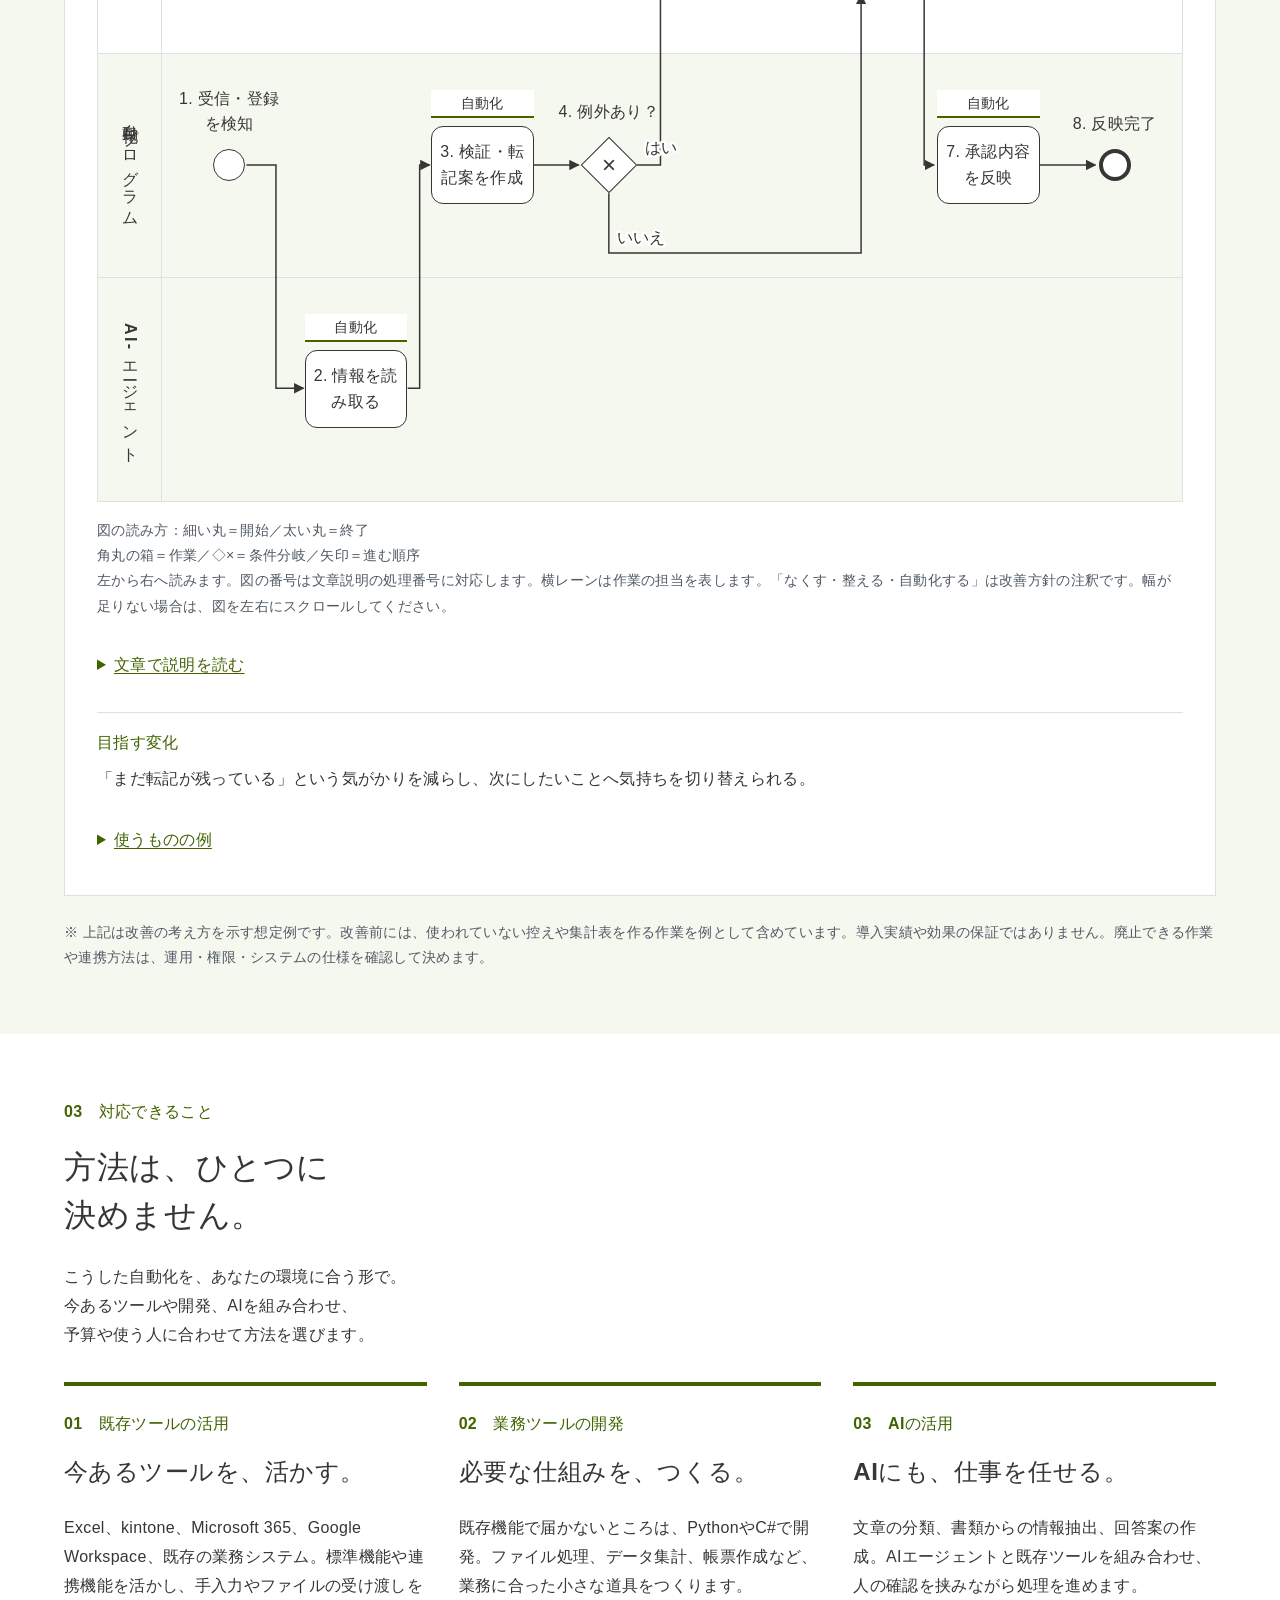
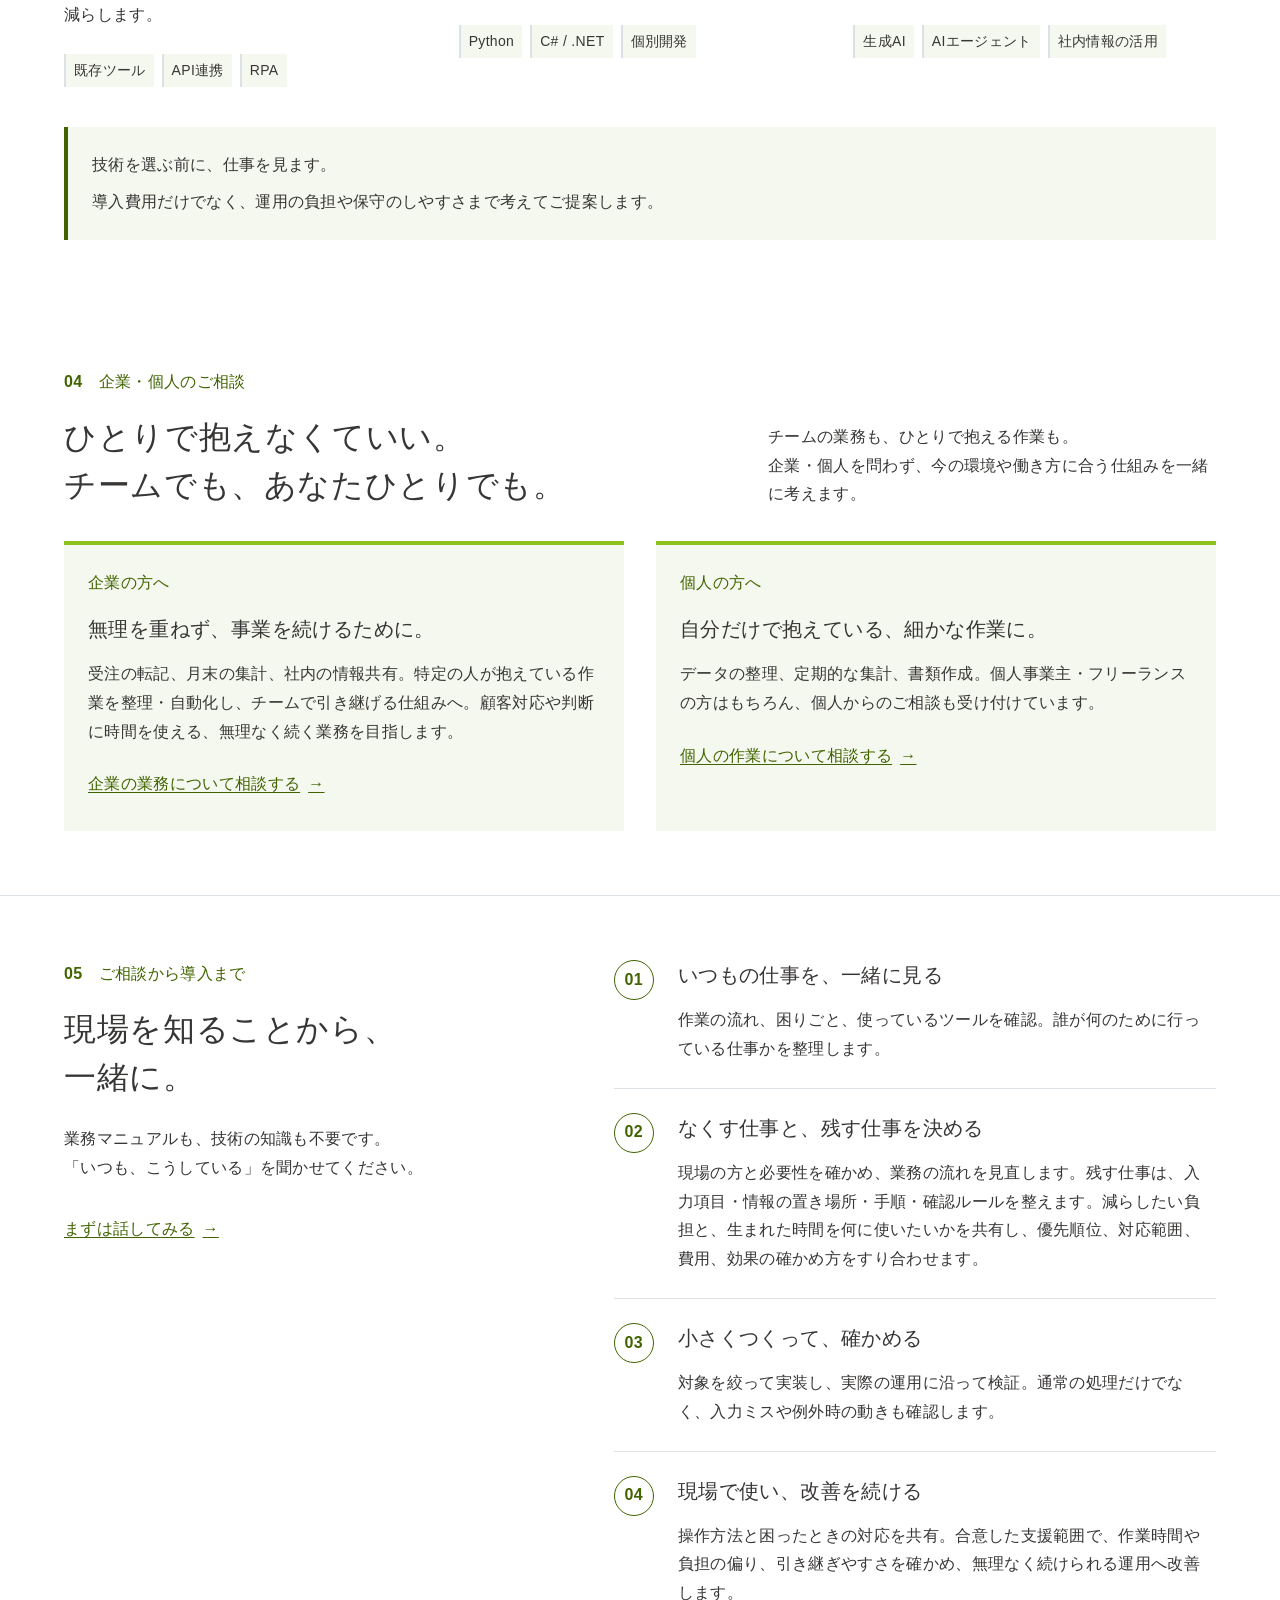
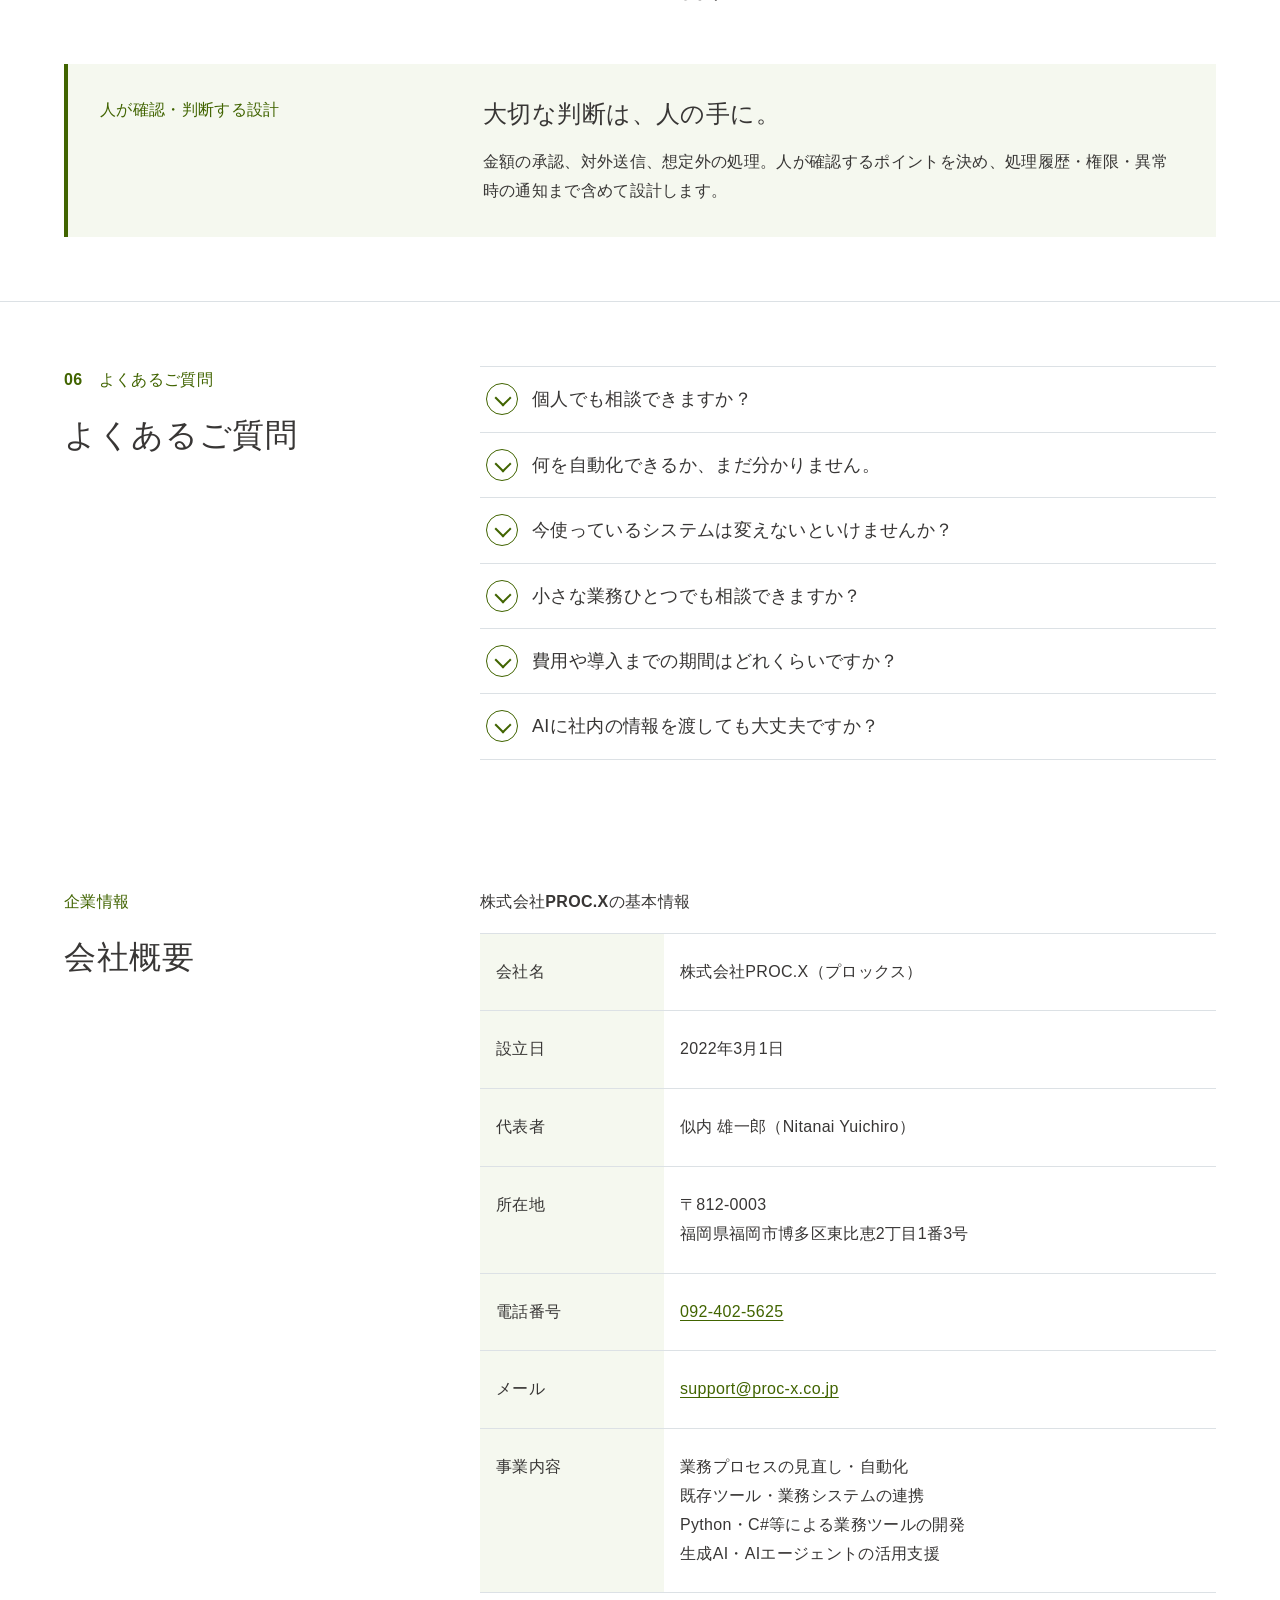
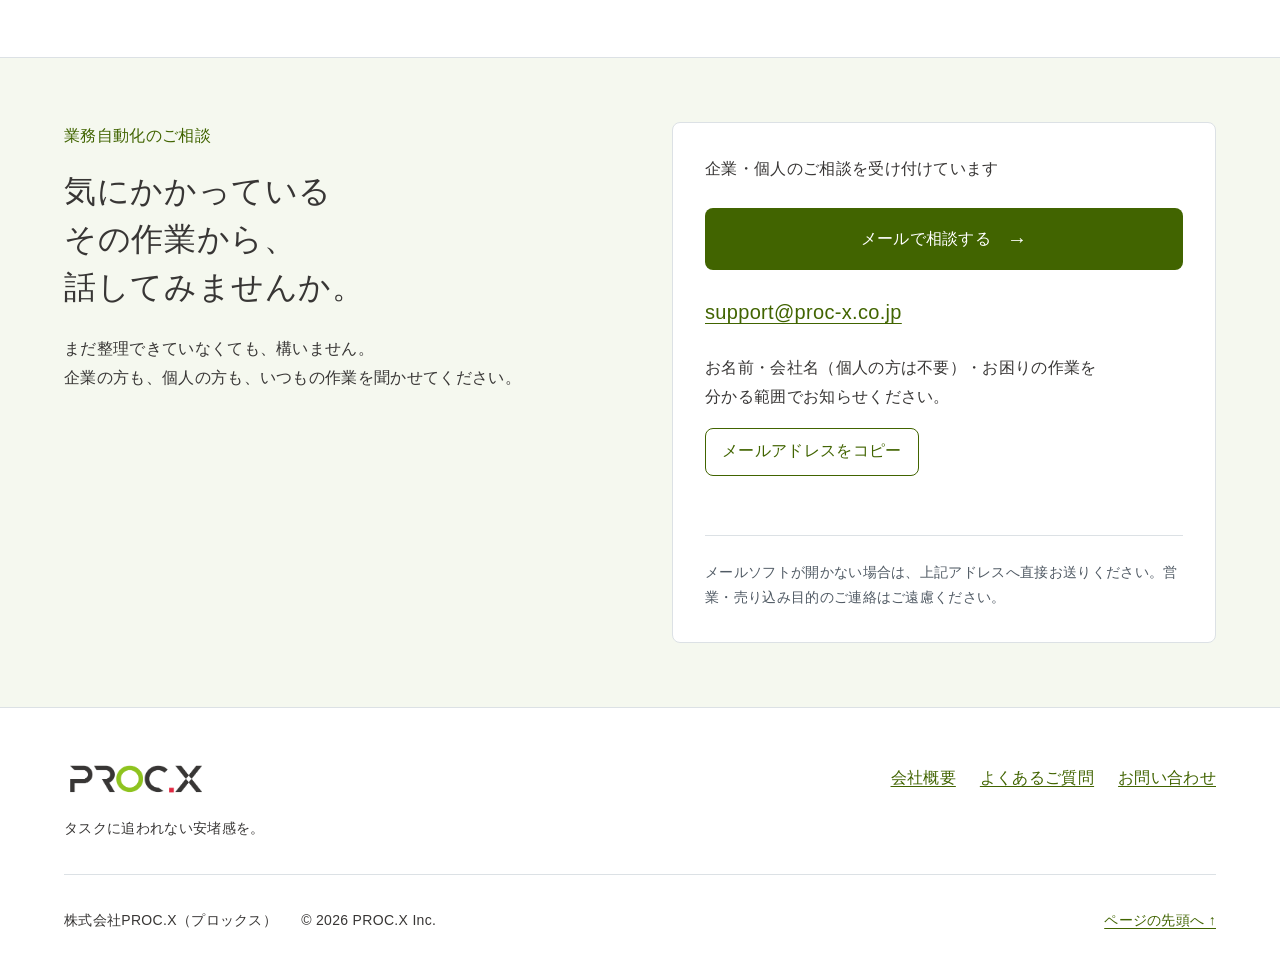
==== commit e865997a: "Number BPMN diagram steps to match written explanations" ====
--- a/index.html
+++ b/index.html
@@ -27,7 +27,7 @@
     <link rel="icon" href="images/favicon-16.png?v=20261010" type="image/png" sizes="16x16" />
     <meta name="procx-design-version" content="0.1.1" />
     <link rel="stylesheet" href="styles/site.css?v=20261018-5" />
-    <script src="scripts/example-diagrams.js?v=20261018-5" defer></script>
+    <script src="scripts/example-diagrams.js?v=20261018-6" defer></script>
     <script src="scripts/main.js?v=20261018-5" defer></script>
   </head>
   <body>
@@ -300,7 +300,7 @@
               </p>
               <p class="small-note">改善後の図は、AIを組み合わせた想定例です。定型データはプログラムだけで処理するなど、AIを利用しない構成も選べます。</p>
               <figure id="example-diagram" class="bpmn-figure" tabindex="0" aria-label="業務の流れ。左右にスクロールできます。" hidden></figure>
-              <p class="bpmn-legend" id="example-diagram-legend" hidden>図の読み方：細い丸＝開始／太い丸＝終了<br />角丸の箱＝作業／◇×＝条件分岐／矢印＝進む順序<br />左から右へ読みます。横レーンは作業の担当を表します。「なくす・整える・自動化する」は改善方針の注釈です。幅が足りない場合は、図を左右にスクロールしてください。</p>
+              <p class="bpmn-legend" id="example-diagram-legend" hidden>図の読み方：細い丸＝開始／太い丸＝終了<br />角丸の箱＝作業／◇×＝条件分岐／矢印＝進む順序<br />左から右へ読みます。図の番号は文章説明の処理番号に対応します。横レーンは作業の担当を表します。「なくす・整える・自動化する」は改善方針の注釈です。幅が足りない場合は、図を左右にスクロールしてください。</p>
               <details class="example-supplement" id="example-text-description" open>
                 <summary>文章で説明を読む</summary>
                 <div id="example-preparation">
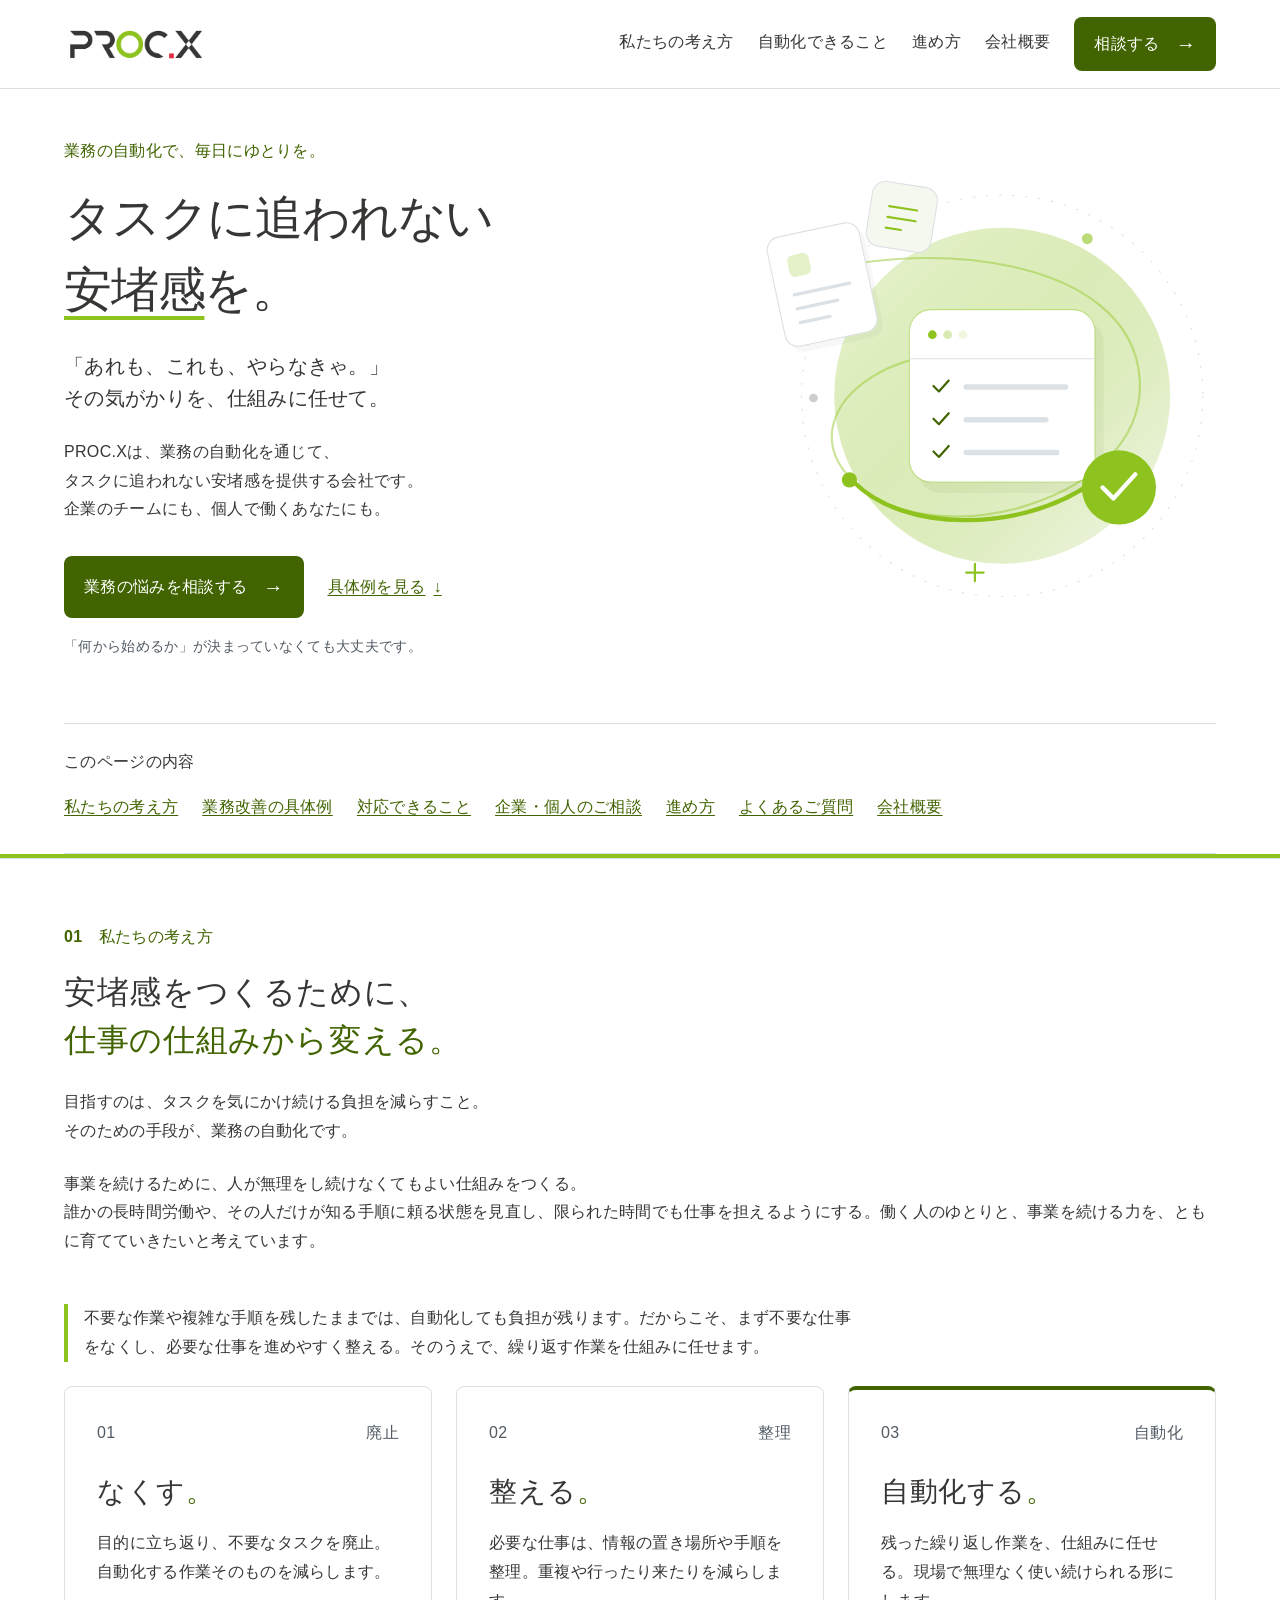
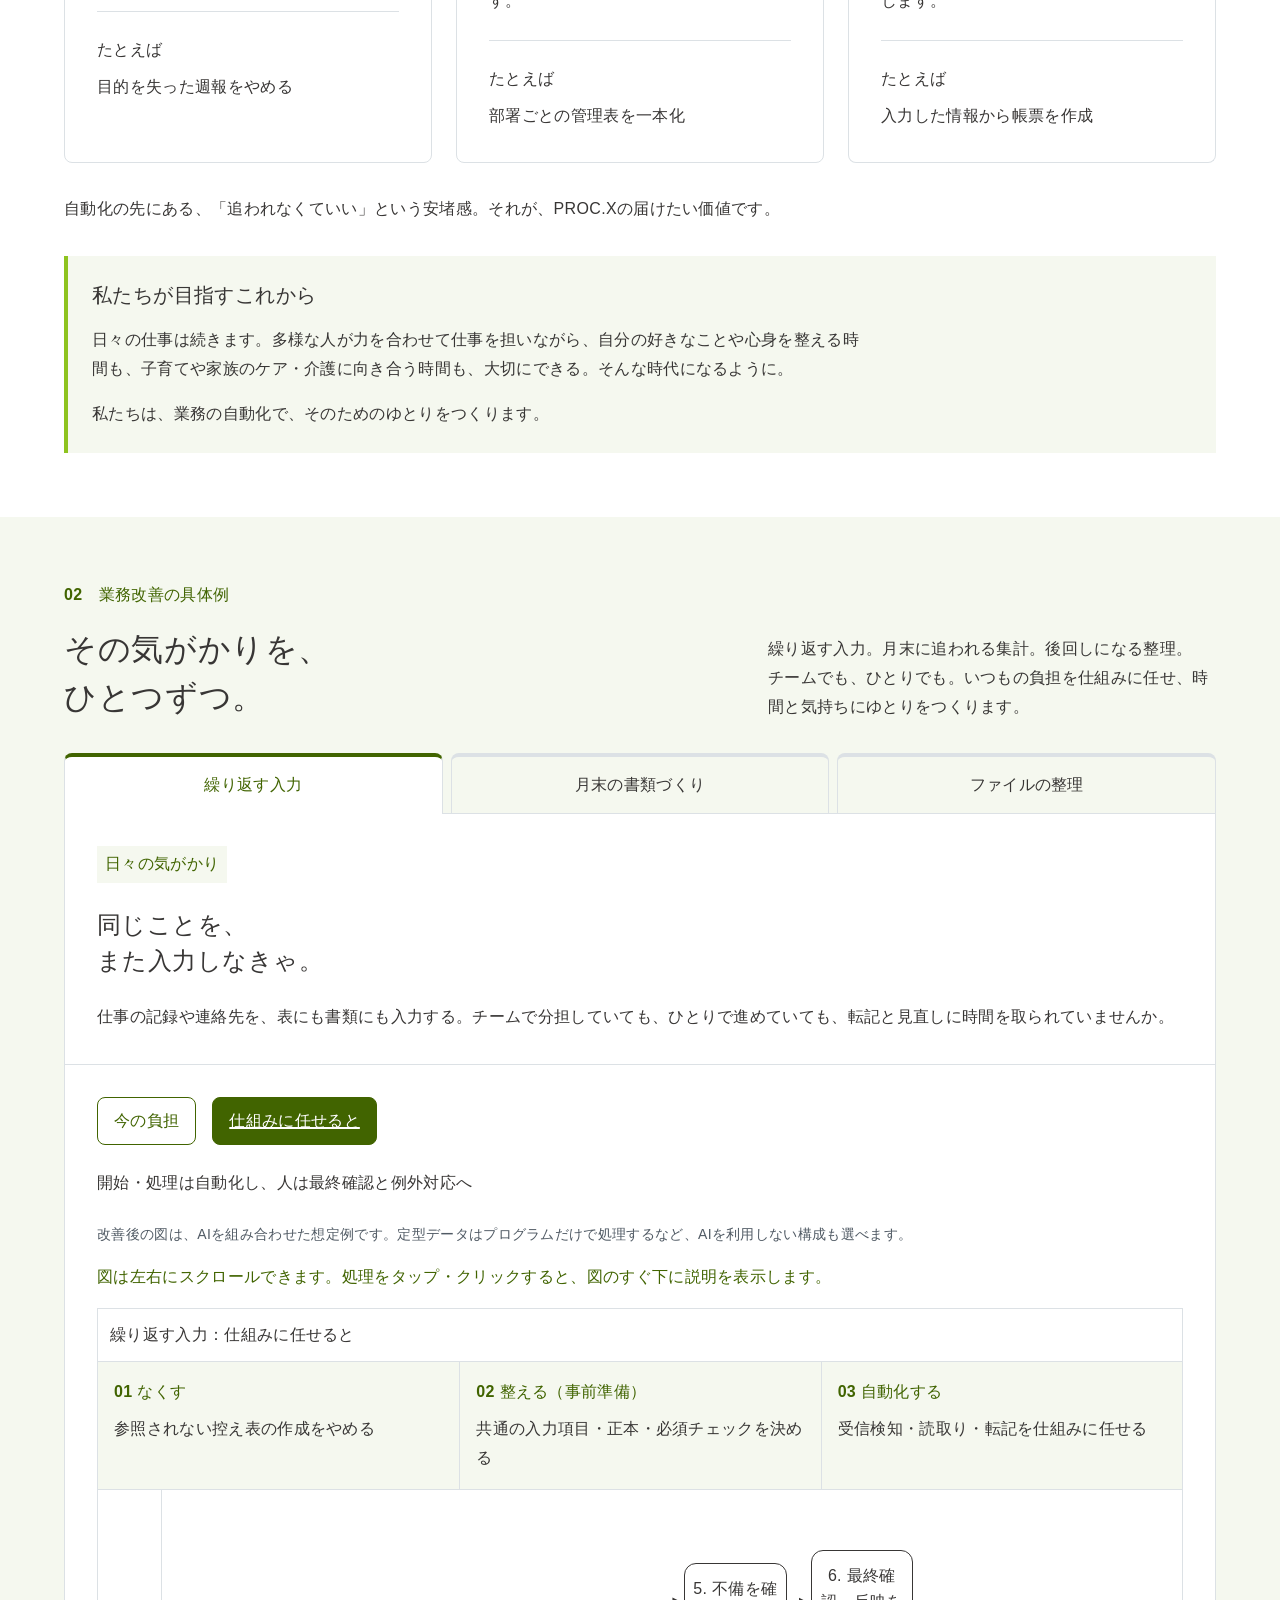
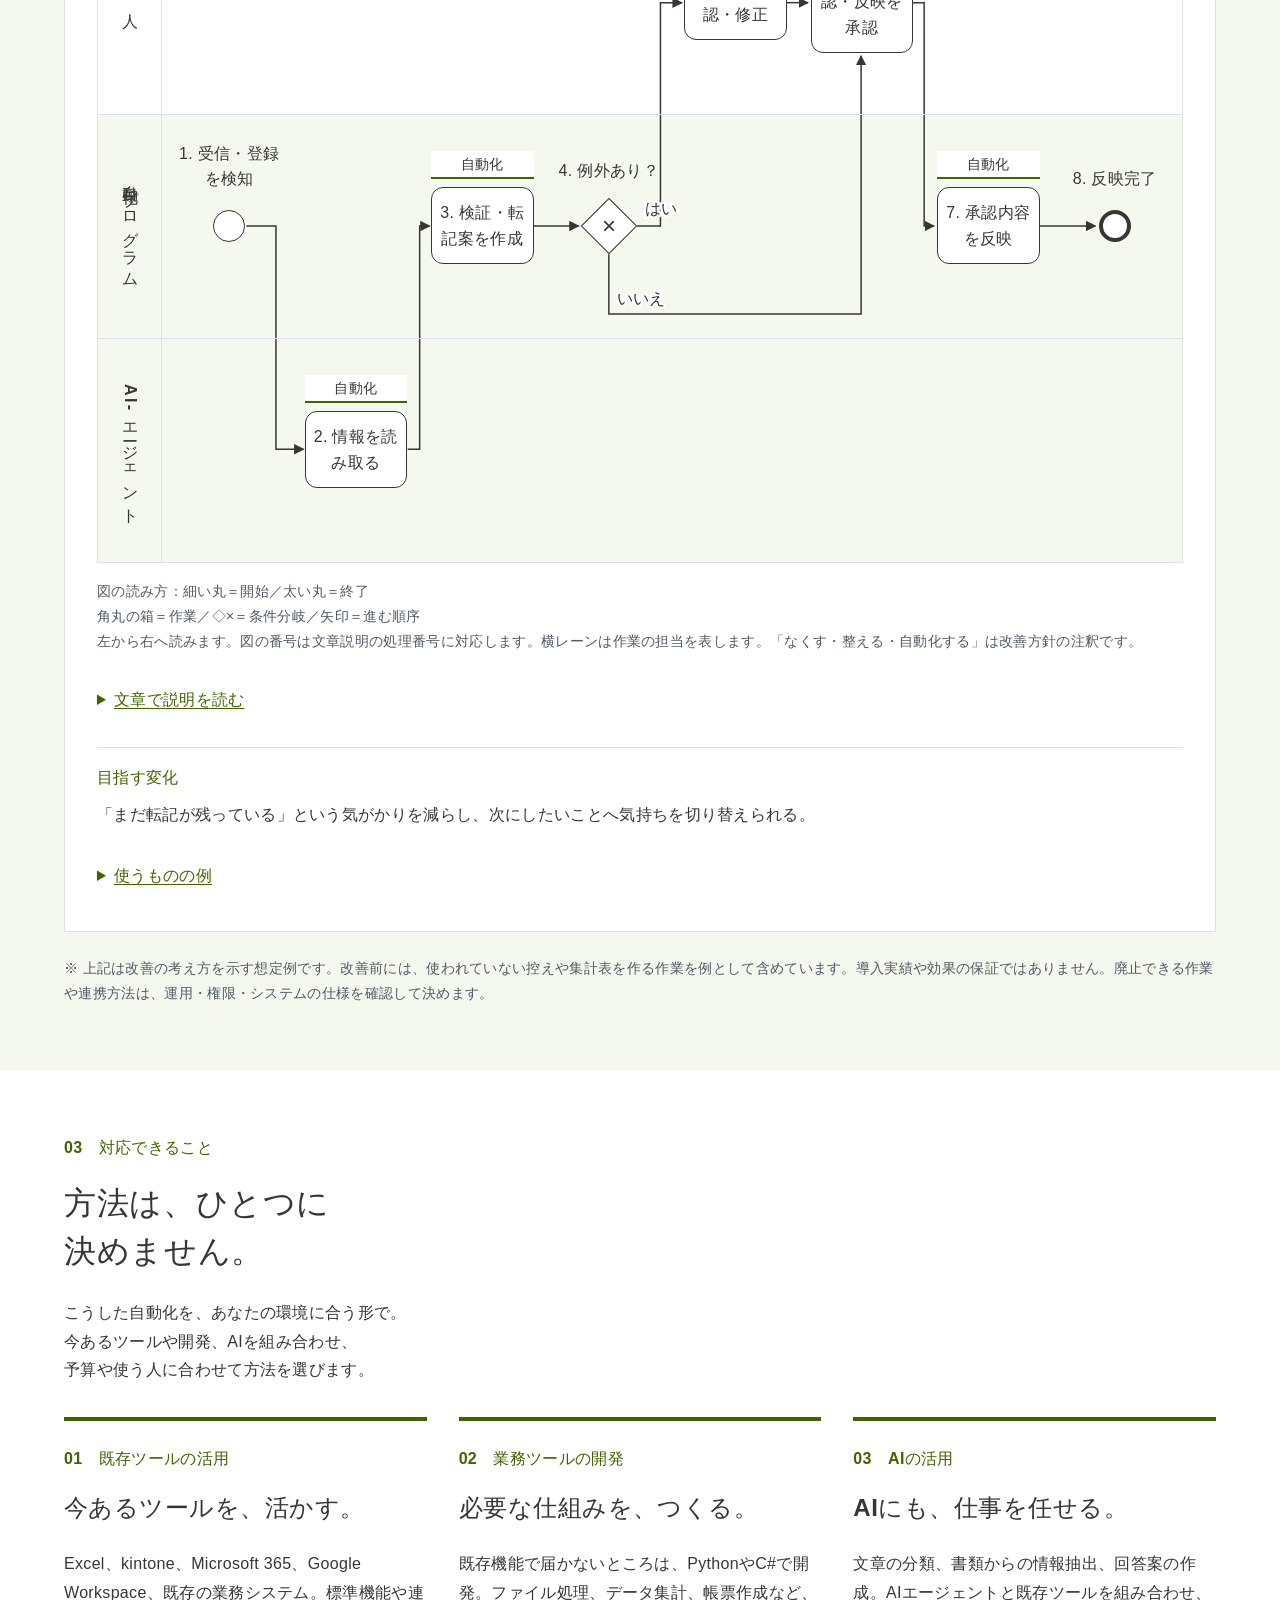
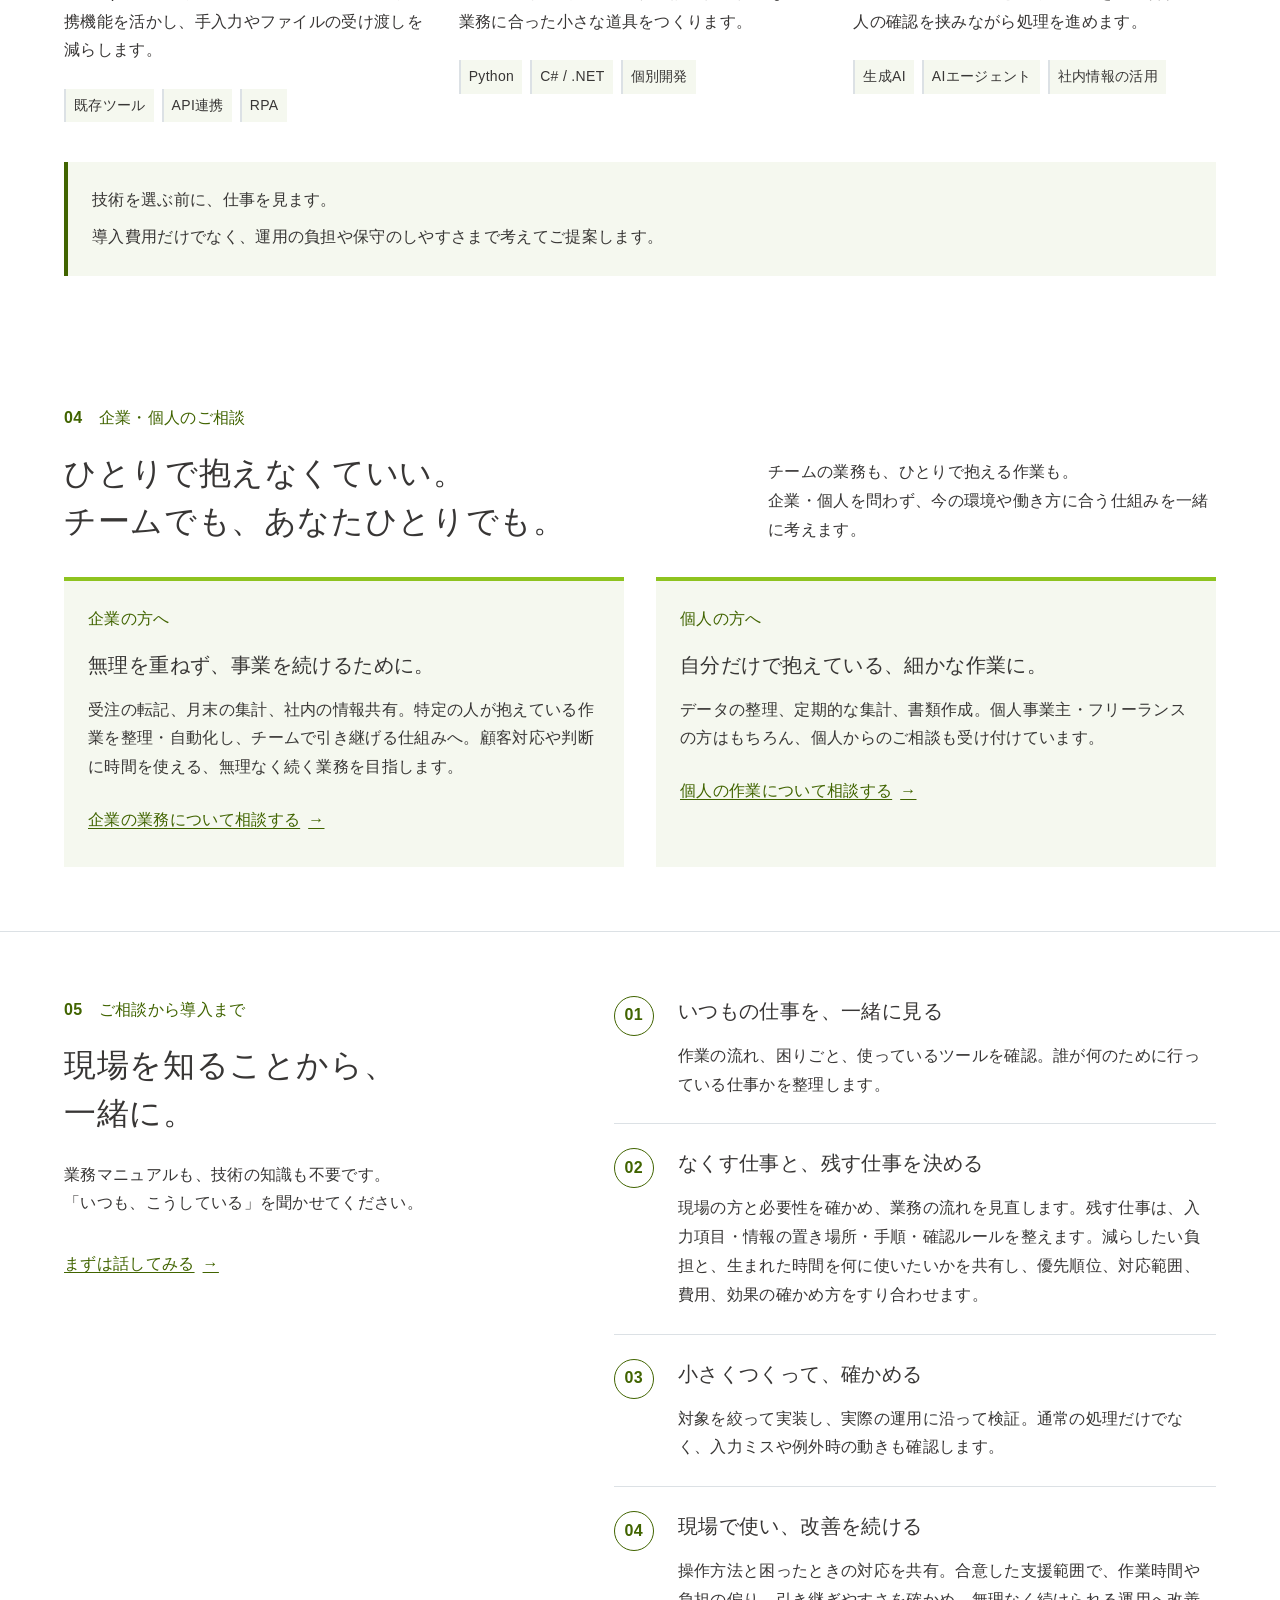
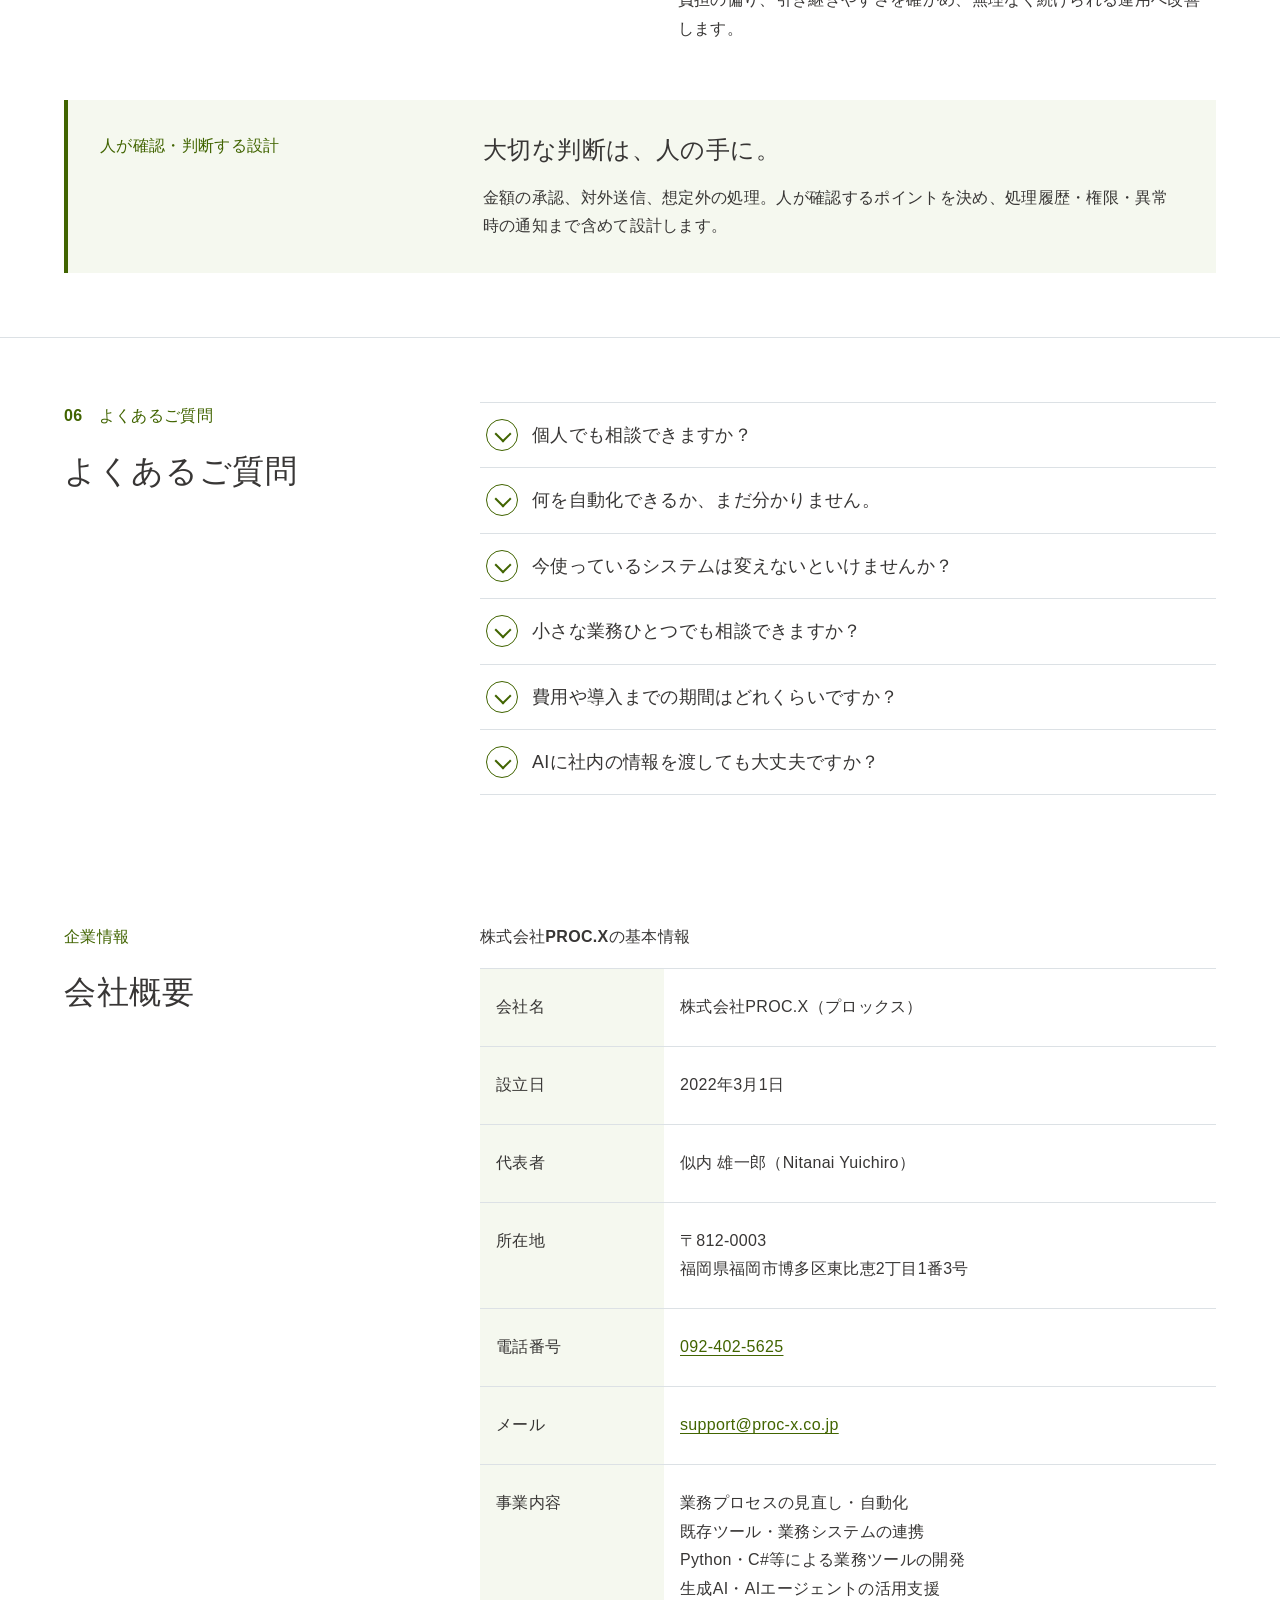
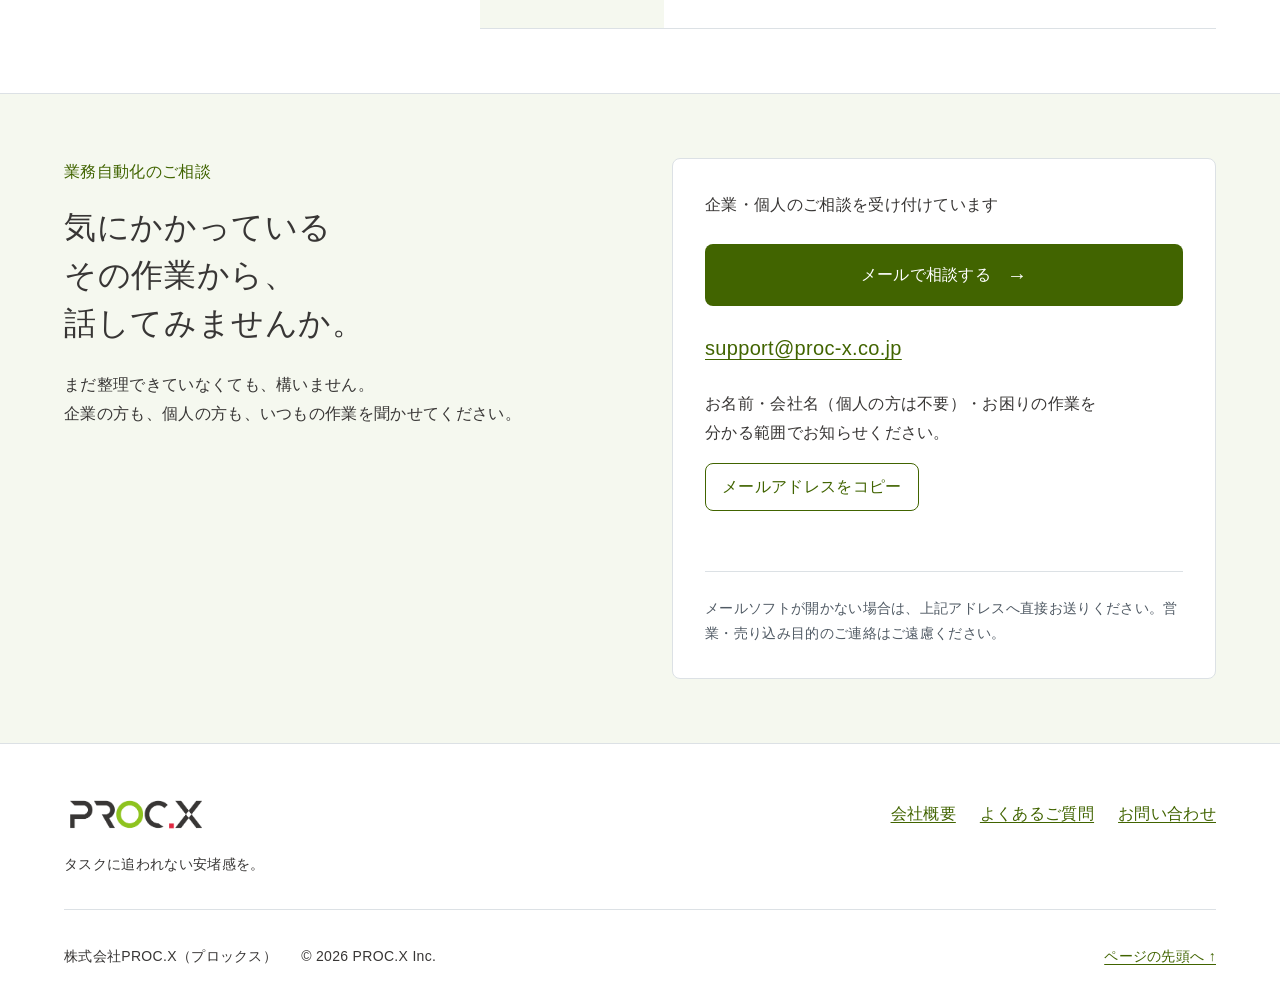
==== commit 203241d6: "Improve mobile diagram explanations and lane navigation" ====
--- a/index.html
+++ b/index.html
@@ -26,8 +26,8 @@
     <link rel="icon" href="images/favicon-32.png?v=20261010" type="image/png" sizes="32x32" />
     <link rel="icon" href="images/favicon-16.png?v=20261010" type="image/png" sizes="16x16" />
     <meta name="procx-design-version" content="0.1.1" />
-    <link rel="stylesheet" href="styles/site.css?v=20261018-5" />
-    <script src="scripts/example-diagrams.js?v=20261018-6" defer></script>
+    <link rel="stylesheet" href="styles/site.css?v=20261018-7" />
+    <script src="scripts/example-diagrams.js?v=20261018-7" defer></script>
     <script src="scripts/main.js?v=20261018-5" defer></script>
   </head>
   <body>
@@ -299,8 +299,13 @@
                 開始・処理は自動化し、人は最終確認と例外対応へ
               </p>
               <p class="small-note">改善後の図は、AIを組み合わせた想定例です。定型データはプログラムだけで処理するなど、AIを利用しない構成も選べます。</p>
+              <p id="example-diagram-guide" class="bpmn-guide" hidden>図は左右にスクロールできます。処理をタップ・クリックすると、図のすぐ下に説明を表示します。</p>
               <figure id="example-diagram" class="bpmn-figure" tabindex="0" aria-label="業務の流れ。左右にスクロールできます。" hidden></figure>
-              <p class="bpmn-legend" id="example-diagram-legend" hidden>図の読み方：細い丸＝開始／太い丸＝終了<br />角丸の箱＝作業／◇×＝条件分岐／矢印＝進む順序<br />左から右へ読みます。図の番号は文章説明の処理番号に対応します。横レーンは作業の担当を表します。「なくす・整える・自動化する」は改善方針の注釈です。幅が足りない場合は、図を左右にスクロールしてください。</p>
+              <section id="example-selection" class="bpmn-selection" aria-labelledby="example-selection-heading" hidden>
+                <h4 id="example-selection-heading">選択した処理の説明</h4>
+                <div id="example-selection-content" aria-live="polite" aria-atomic="true"></div>
+              </section>
+              <p class="bpmn-legend" id="example-diagram-legend" hidden>図の読み方：細い丸＝開始／太い丸＝終了<br />角丸の箱＝作業／◇×＝条件分岐／矢印＝進む順序<br />左から右へ読みます。図の番号は文章説明の処理番号に対応します。横レーンは作業の担当を表します。「なくす・整える・自動化する」は改善方針の注釈です。</p>
               <details class="example-supplement" id="example-text-description" open>
                 <summary>文章で説明を読む</summary>
                 <div id="example-preparation">
--- a/styles/site.css
+++ b/styles/site.css
@@ -547,6 +547,12 @@
 /* Horizontal lanes keep a left-to-right reading order at every viewport. */
 .examples .example-panel { grid-template-columns: minmax(0, 1fr); }
 .examples .example-context { border-right: 0; border-bottom: 1px solid var(--line); }
+.bpmn-guide { margin-block: var(--space-4); color: var(--color-action); font-weight: 700; }
+.bpmn-selection { margin-top: var(--space-4); padding: var(--space-4); border: 2px solid var(--color-action); background: var(--color-surface); scroll-margin-block: 6rem; }
+.bpmn-selection h4 { margin: 0 0 var(--space-3); }
+.bpmn-selection .step-tag { display: inline-block; margin-bottom: var(--space-2); }
+.bpmn-selection strong { display: block; }
+.bpmn-selection p { margin-top: var(--space-2); }
 .bpmn-figure { margin: 0; overflow-x: auto; }
 .bpmn-caption { min-width: 64rem; font-weight: 700; padding: var(--space-3); border: 1px solid var(--line); border-bottom: 0; }
 .bpmn-improvements { min-width: 64rem; display: grid; grid-template-columns: repeat(3, minmax(0, 1fr)); border: 1px solid var(--line); border-bottom: 0; background: var(--color-surface); }
@@ -556,14 +562,17 @@
 .bpmn-phase { position: absolute; bottom: calc(100% + .5rem); left: 0; width: 100%; font-size: .875rem; line-height: 1.6; padding: .125rem; border-bottom: 2px solid var(--color-action); background: var(--color-paper); color: var(--color-ink); }
 .bpmn-phase-0 { border-bottom-style: dashed; }
 .bpmn-canvas { min-width: 64rem; position: relative; isolation: isolate; display: grid; grid-template-columns: repeat(var(--bpmn-steps), minmax(0, 1fr)); grid-template-rows: 14rem; column-gap: 1.5rem; padding: 0 1rem 0 5rem; border: 1px solid var(--line); }
-.bpmn-three-lanes { grid-template-rows: repeat(3, 14rem); }
-.bpmn-lanes { position: absolute; inset: 0; z-index: -2; display: grid; grid-template-rows: inherit; }
-.bpmn-lanes > div { display: flex; min-width: 0; background: var(--color-paper); }
-.bpmn-lanes > div + div { border-top: 1px solid var(--line); background: var(--color-surface); }
-.bpmn-lanes strong { display: flex; align-items: center; justify-content: center; width: 4rem; padding: var(--space-2); border-right: 1px solid var(--line); writing-mode: vertical-rl; letter-spacing: .15em; }
+.bpmn-three-lanes { grid-template-rows: repeat(3, 14rem); background: linear-gradient(to bottom, var(--color-paper) 0 33.333%, var(--color-surface) 33.333% 100%); }
+.bpmn-lanes { position: absolute; inset: 0; z-index: 3; pointer-events: none; display: grid; grid-template-rows: inherit; }
+.bpmn-lanes > div { display: flex; min-width: 0; }
+.bpmn-lanes > div + div { border-top: 1px solid var(--line); }
+.bpmn-lanes > div + div strong { background: var(--color-surface); }
+.bpmn-lanes strong { position: sticky; left: 0; flex-shrink: 0; background: var(--color-paper); display: flex; align-items: center; justify-content: center; width: 4rem; padding: var(--space-2); border-right: 1px solid var(--line); writing-mode: vertical-rl; letter-spacing: .15em; }
 .bpmn-connectors { position: absolute; inset: 0; width: 100%; height: 100%; z-index: -1; overflow: visible; color: var(--color-ink); pointer-events: none; }
 .bpmn-connectors text { font: 1rem var(--font-sans); fill: currentColor; paint-order: stroke; stroke: var(--color-paper); stroke-width: 5px; stroke-linejoin: round; }
-.bpmn-node { position: relative; justify-self: center; align-self: center; width: 100%; min-width: 0; text-align: center; font-size: 1rem; line-height: 1.6; }
+.bpmn-node { font-family: inherit; color: inherit; border: 0; padding: 0; background: transparent; cursor: pointer; min-height: 2.75rem; scroll-margin-inline-start: 5rem; position: relative; justify-self: center; align-self: center; width: 100%; min-width: 0; text-align: center; font-size: 1rem; line-height: 1.6; }
+.bpmn-node[aria-pressed="true"] { outline: 3px solid var(--color-action); outline-offset: 5px; border-radius: .25rem; }
+.bpmn-node:hover .bpmn-anchor { box-shadow: 0 0 0 2px var(--color-action); }
 .bpmn-task .bpmn-anchor { display: block; padding: var(--space-3) var(--space-2); border: 1.5px solid var(--color-ink); border-radius: .75rem; background: var(--color-paper); overflow-wrap: anywhere; }
 .bpmn-three-lanes .bpmn-task[style*="grid-row: 2"] .bpmn-anchor { border-color: var(--color-action); background: var(--color-surface); }
 .bpmn-event { display: flex; justify-content: center; align-items: center; }
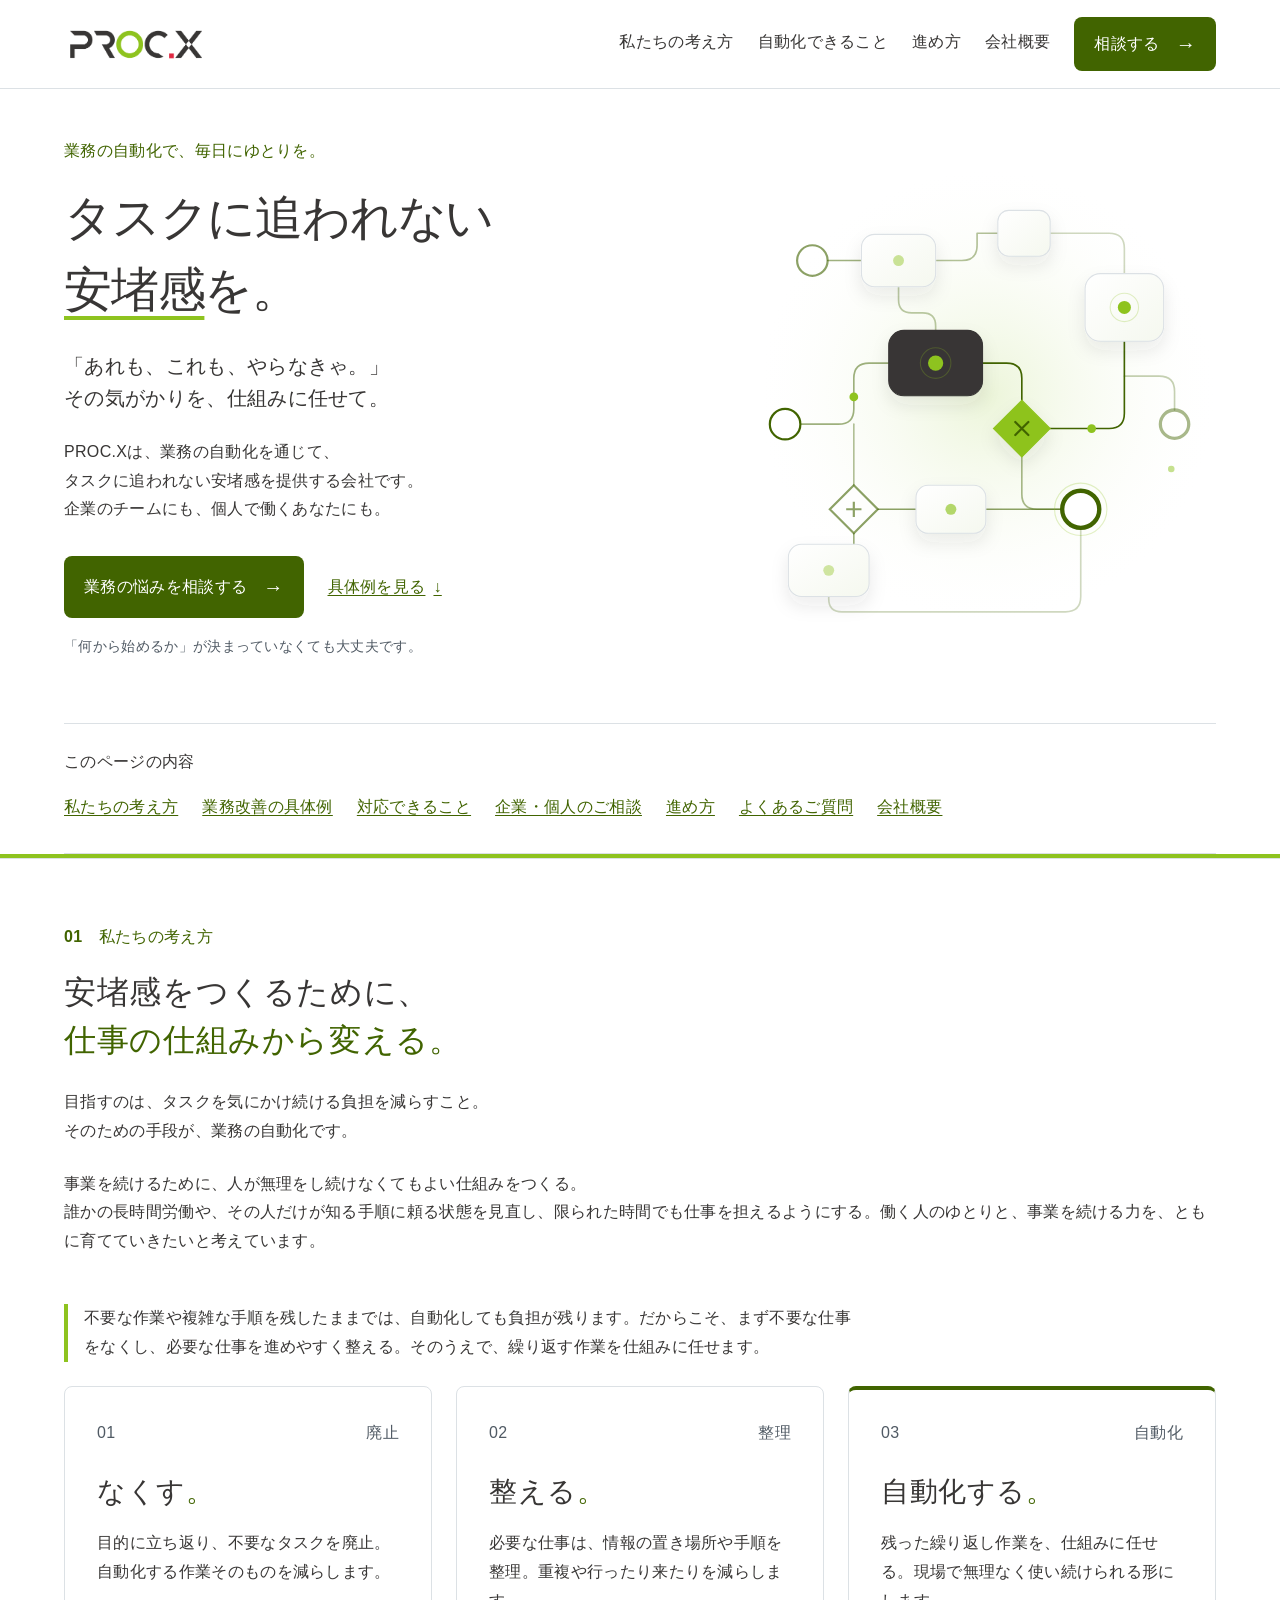
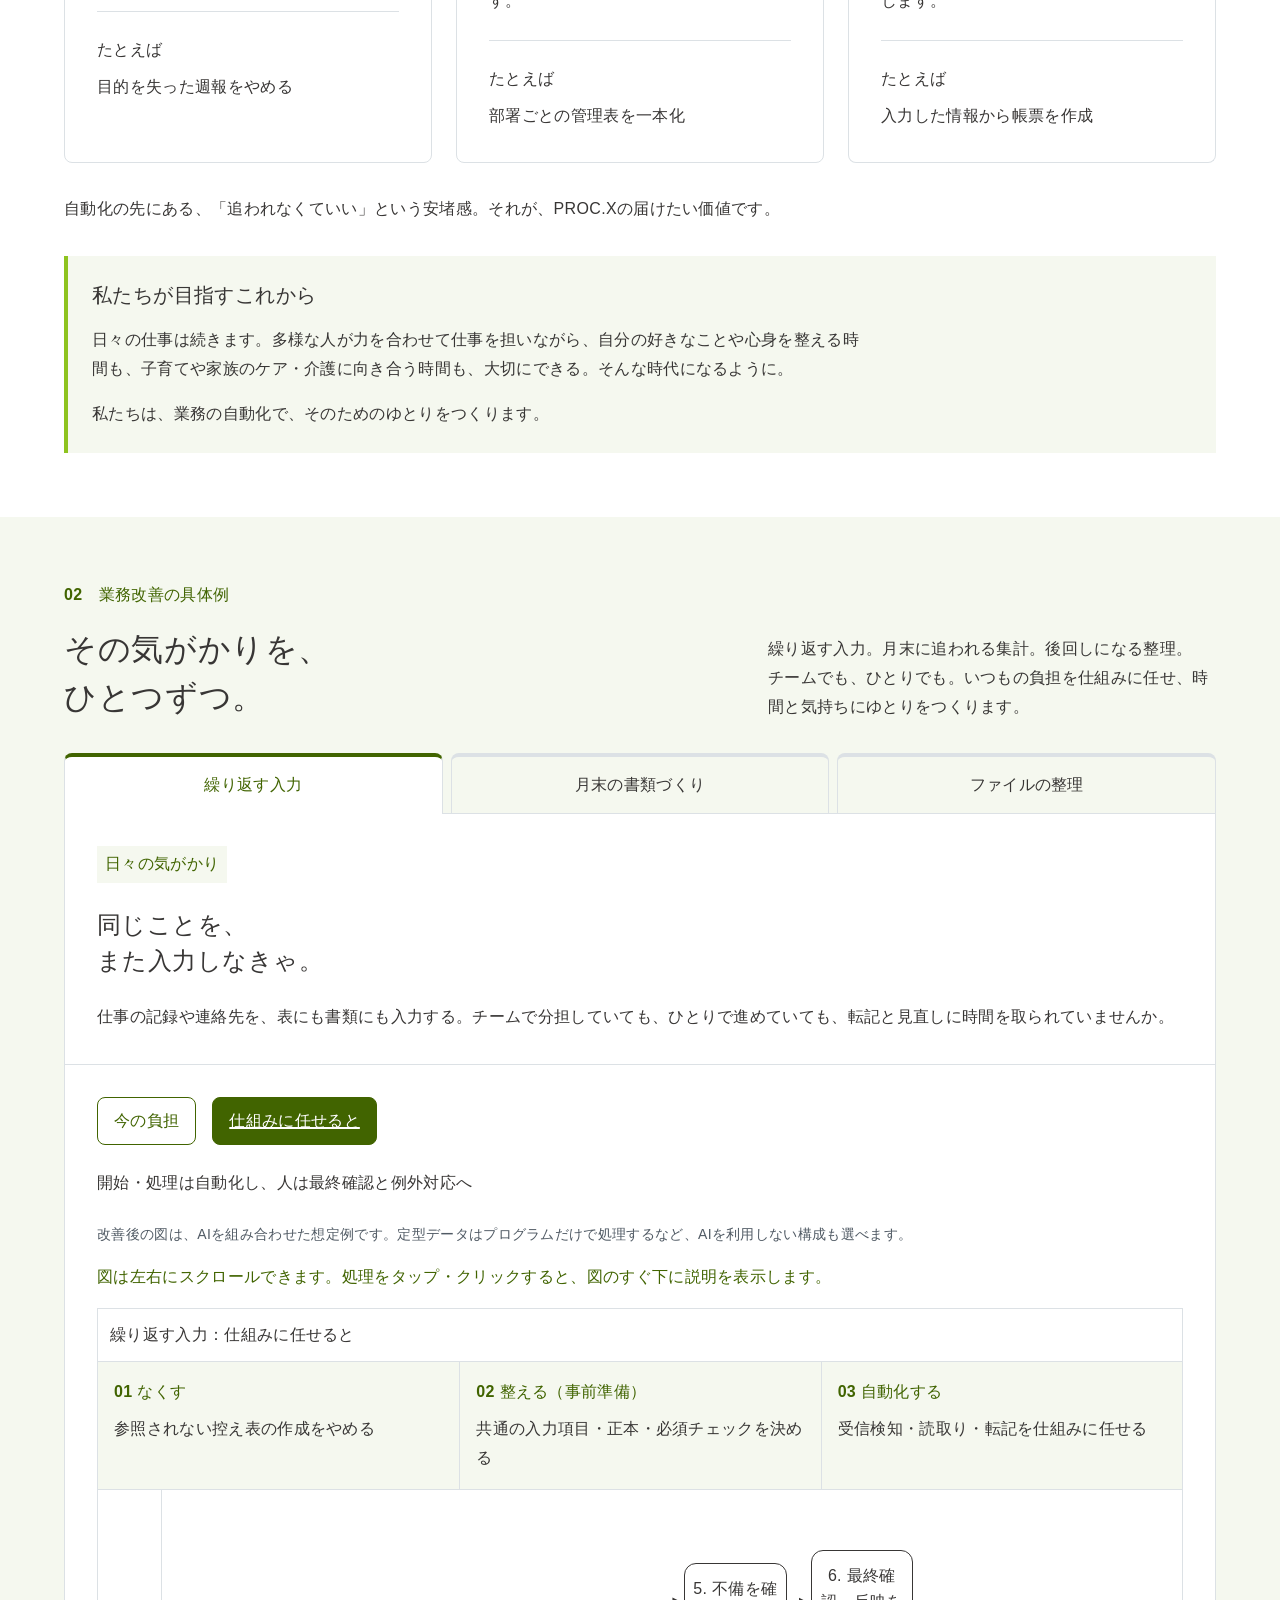
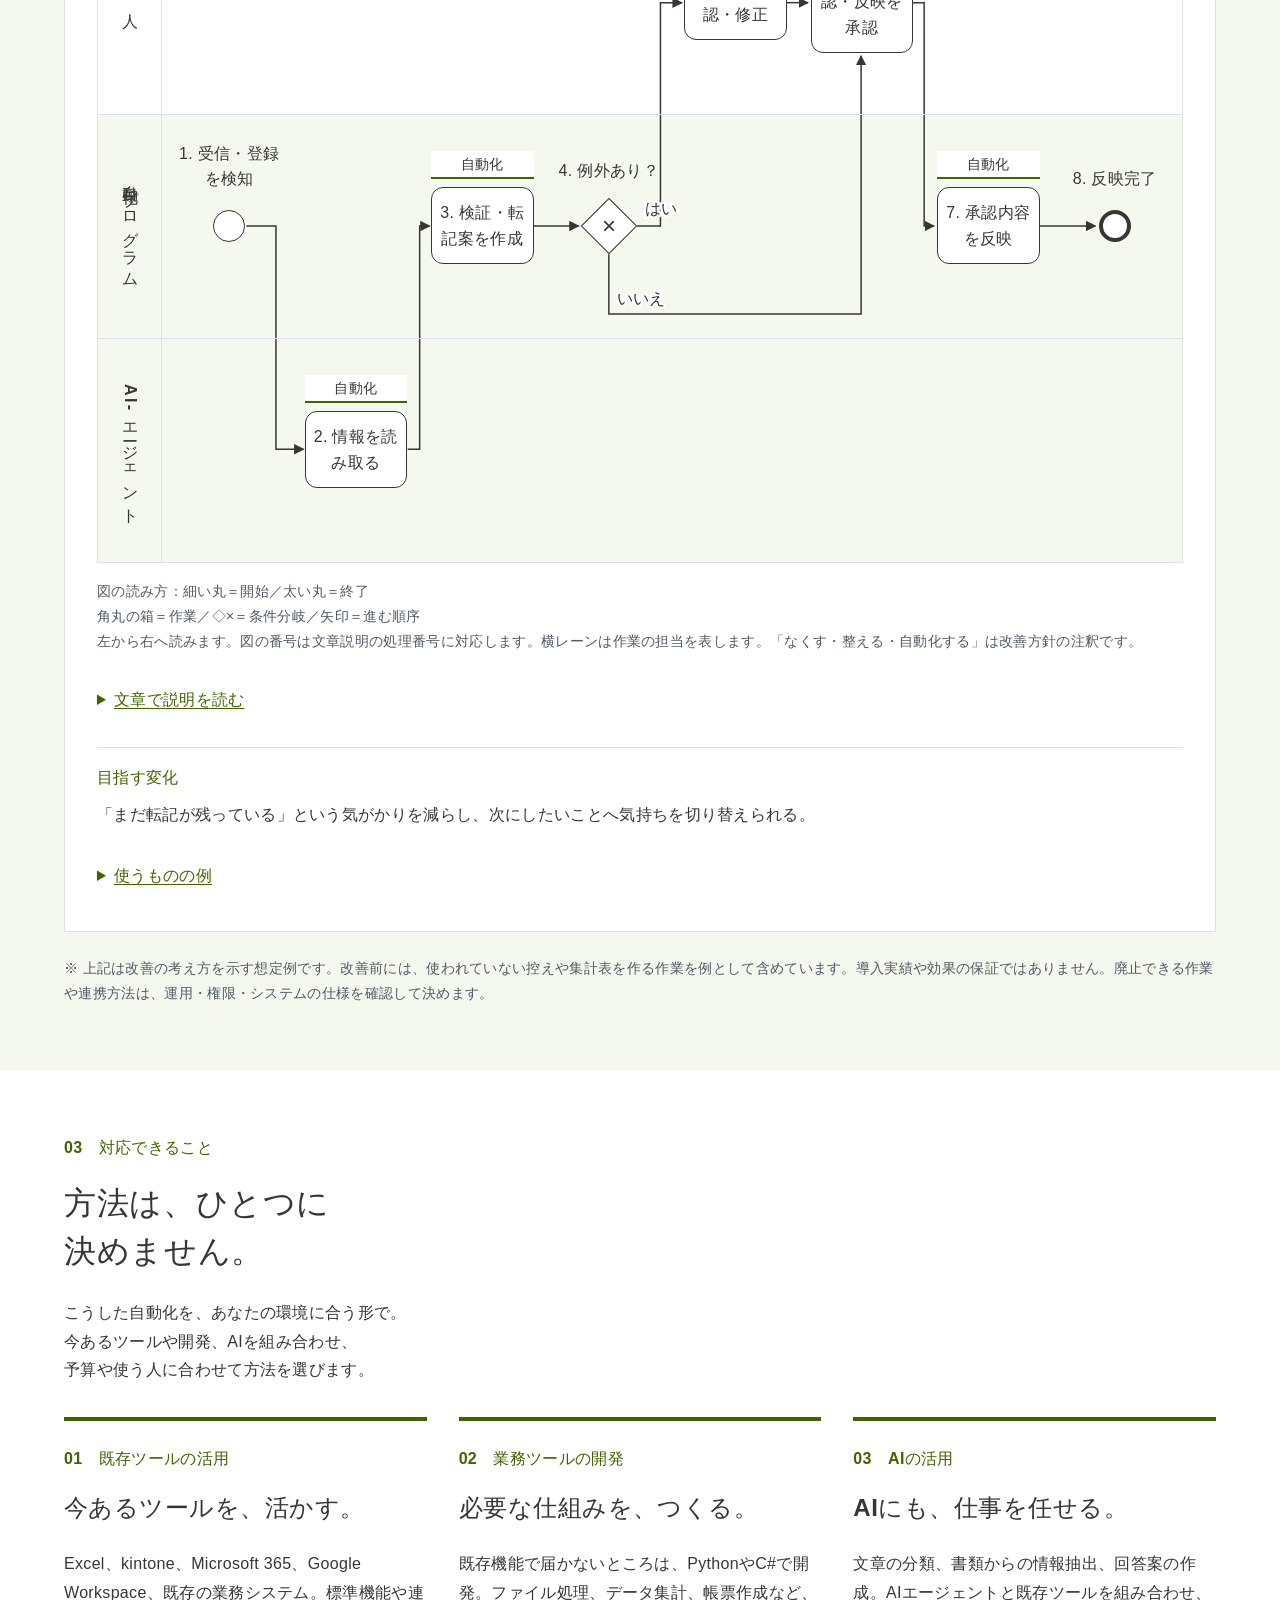
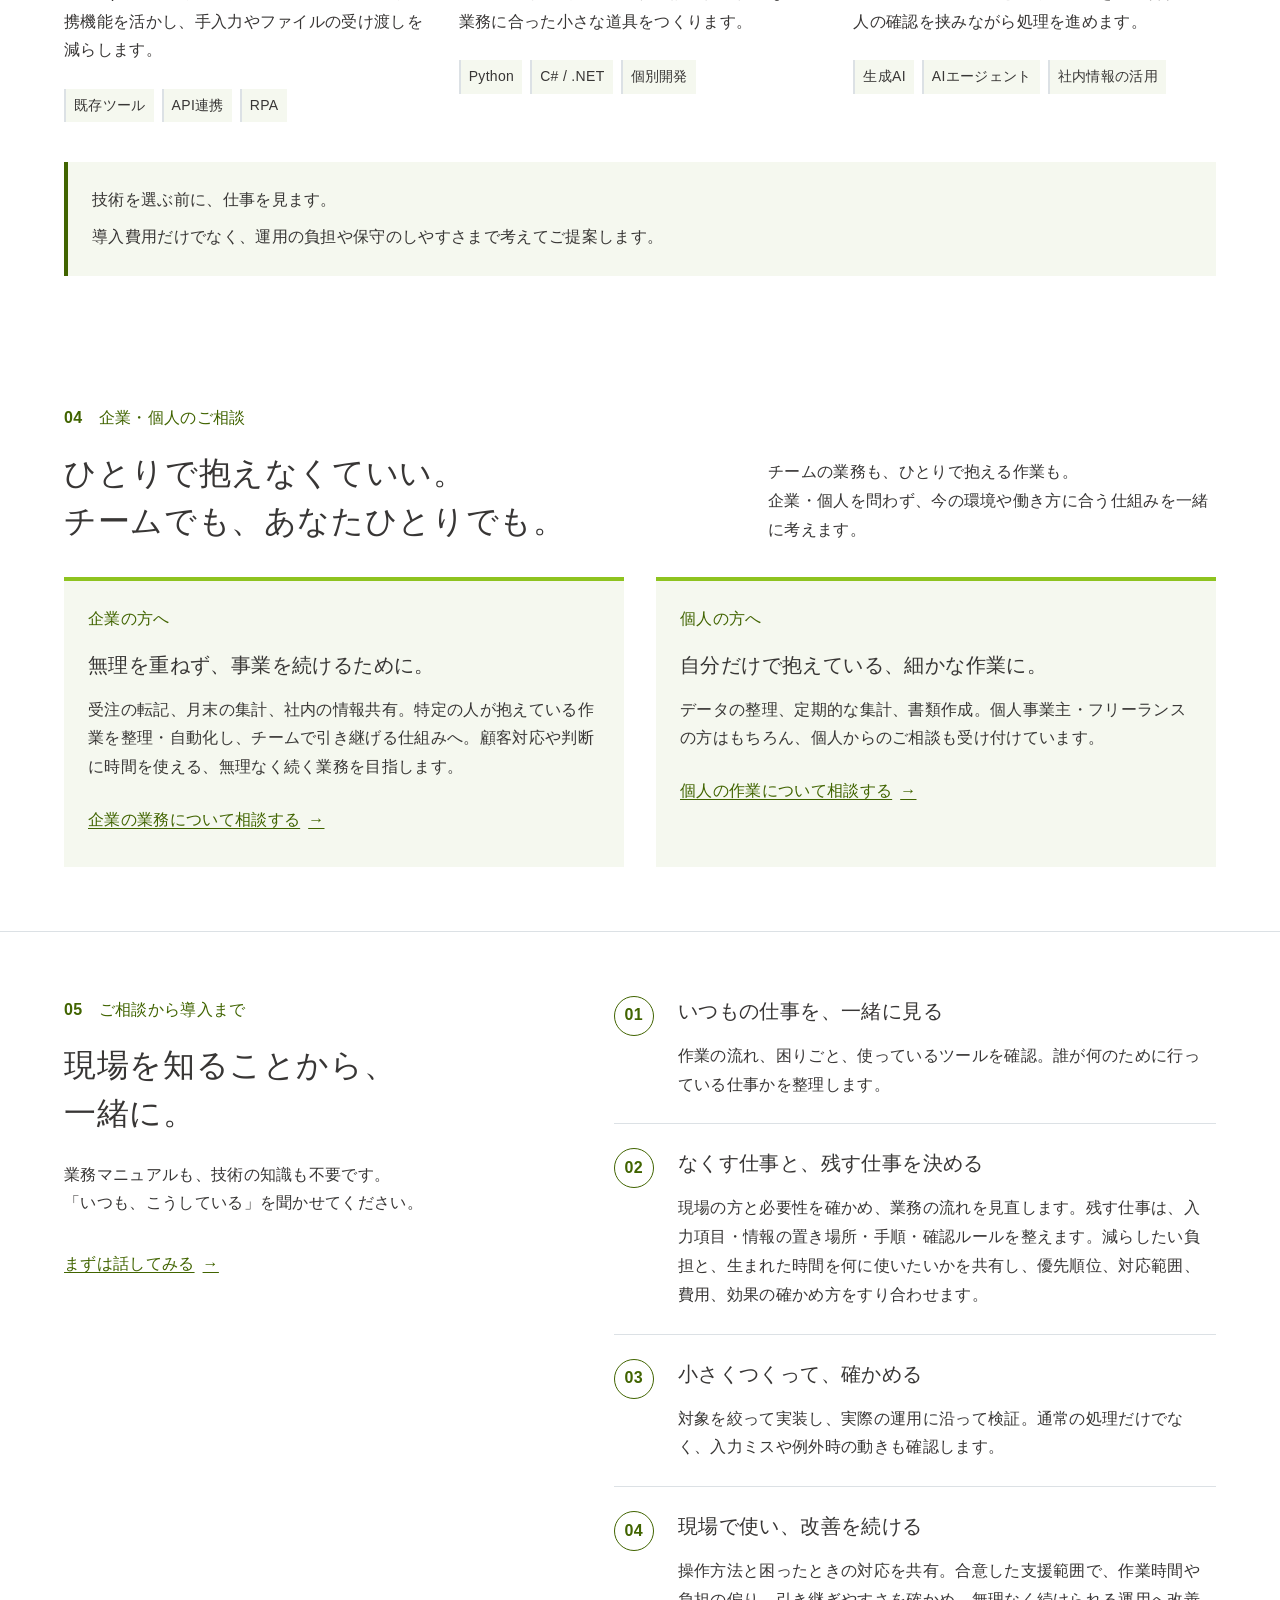
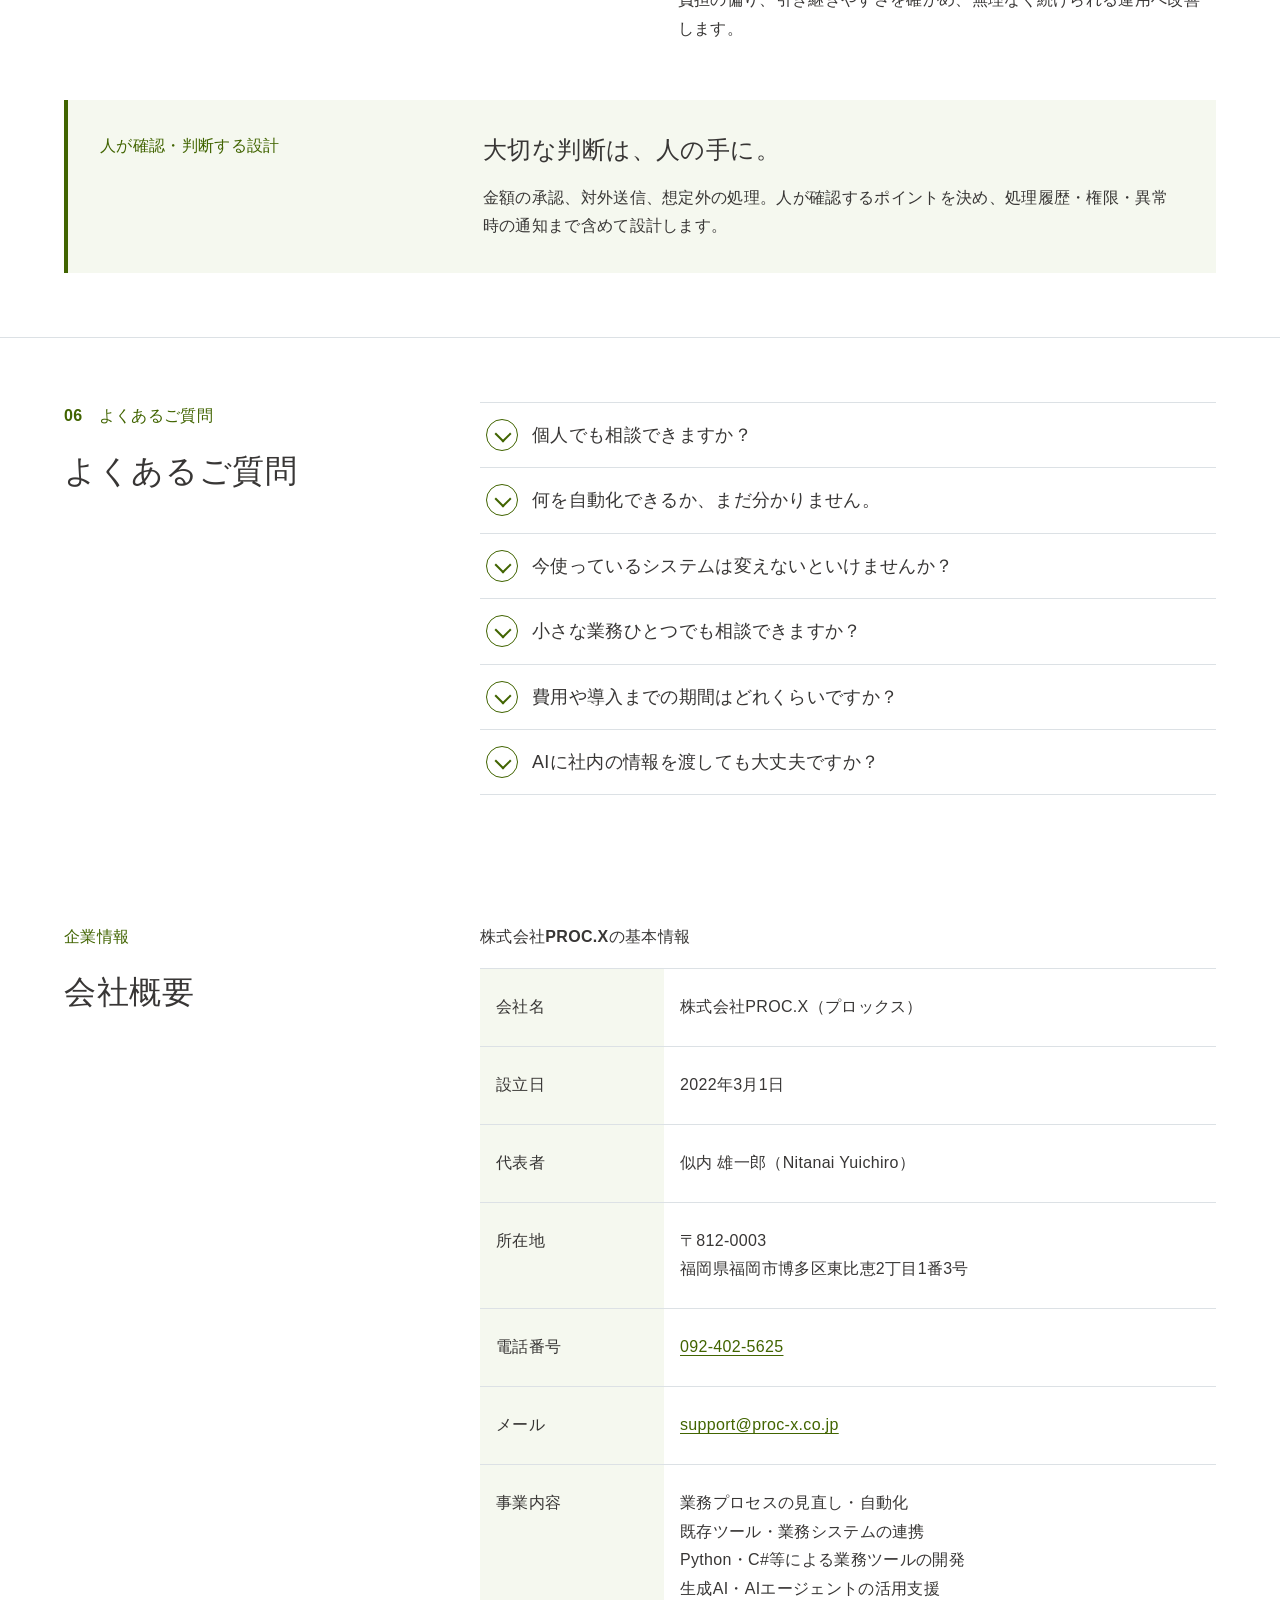
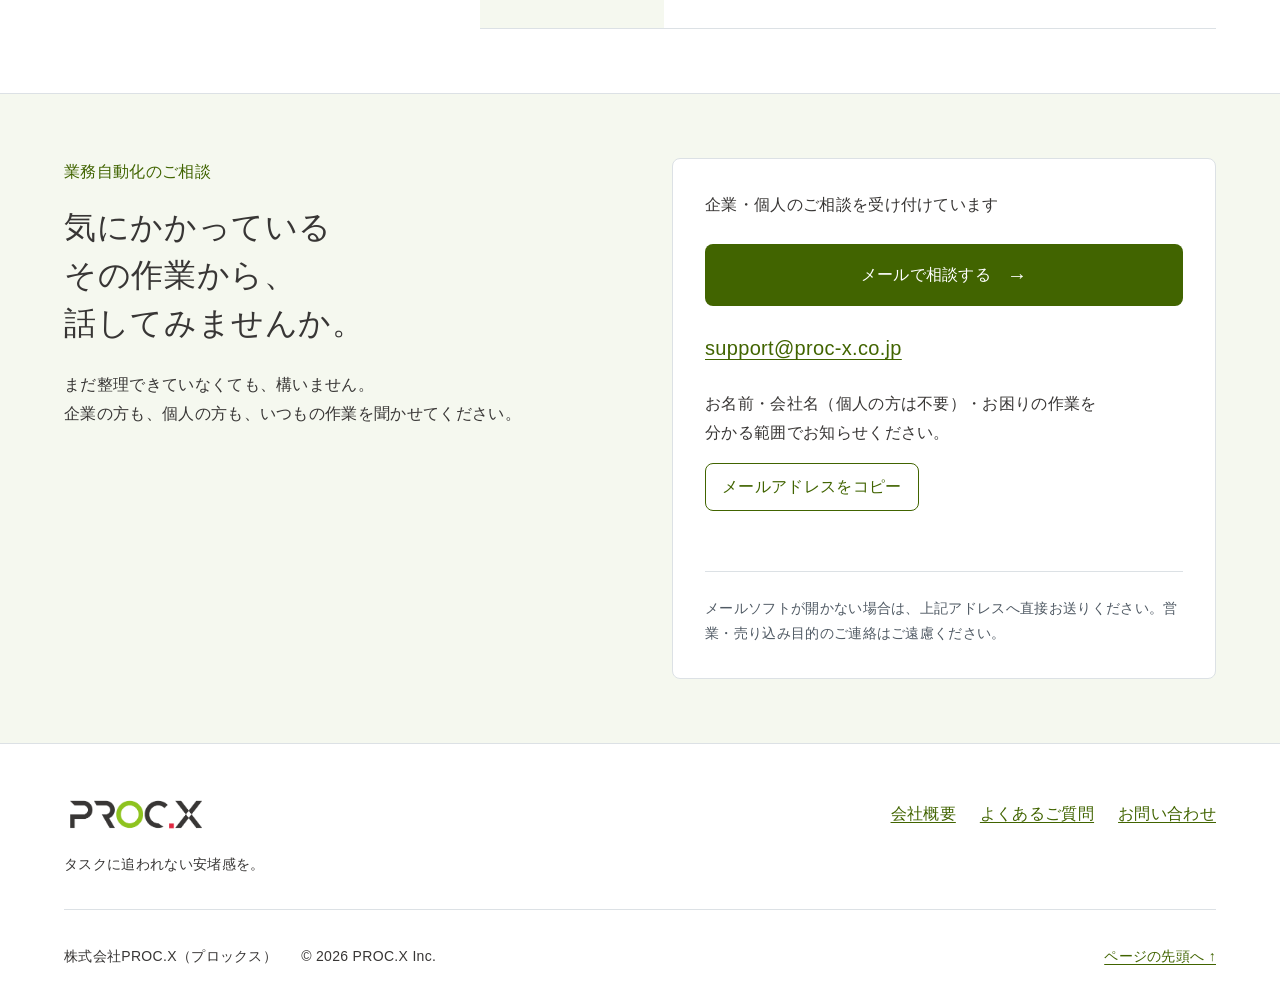
==== commit 1f76234f: "Refresh hero artwork with abstract modern BPMN motifs" ====
--- a/index.html
+++ b/index.html
@@ -84,43 +84,65 @@
           </div>
           <svg class="hero-art" viewBox="0 0 440 440" aria-hidden="true" focusable="false">
             <defs>
-              <linearGradient id="hero-wash" x1="0" y1="0" x2="1" y2="1">
-                <stop stop-color="var(--color-brand)" stop-opacity=".16" />
+              <radialGradient id="hero-flow-wash">
+                <stop stop-color="var(--color-brand)" stop-opacity=".17" />
+                <stop offset="1" stop-color="var(--color-surface)" stop-opacity="0" />
+              </radialGradient>
+              <linearGradient id="hero-card" x1="0" y1="0" x2="1" y2="1">
+                <stop stop-color="var(--color-paper)" />
                 <stop offset="1" stop-color="var(--color-surface)" />
               </linearGradient>
+              <filter id="hero-card-shadow" x="-50%" y="-50%" width="200%" height="220%">
+                <feDropShadow dx="0" dy="8" stdDeviation="8" flood-color="#383635" flood-opacity=".09" />
+              </filter>
             </defs>
-            <circle cx="244" cy="218" r="154" fill="url(#hero-wash)" />
-            <circle cx="244" cy="218" r="184" fill="none" stroke="var(--color-soft-line)" stroke-dasharray="2 10" />
-            <path d="M47 112C170 70 362 90 370 202S180 367 108 297 173 142 266 199" fill="none" stroke="currentColor" stroke-opacity=".45" stroke-width="2" />
-            <path d="M108 297C153 343 260 344 326 298" fill="none" stroke="currentColor" stroke-width="4" stroke-linecap="round" />
-            <g transform="translate(36 65) rotate(-12 43 51)">
-              <rect x="4" y="6" width="86" height="102" rx="12" fill="var(--color-ink)" opacity=".04" />
-              <rect width="86" height="102" rx="12" fill="var(--color-paper)" stroke="var(--color-soft-line)" />
-              <rect x="16" y="19" width="20" height="20" rx="5" fill="currentColor" opacity=".24" />
-              <path d="M16 55h52M16 68h38M16 81h28" stroke="var(--color-soft-line)" stroke-width="3" stroke-linecap="round" />
+            <ellipse cx="230" cy="218" rx="210" ry="208" fill="url(#hero-flow-wash)" />
+            <g fill="none" stroke="var(--color-action)" stroke-width="1.5" stroke-linecap="round" stroke-linejoin="round">
+              <path d="M59 244H94Q108 244 108 230V202Q108 188 122 188H140" opacity=".5" />
+              <path d="M226 188H248Q262 188 262 202V222" />
+              <path d="M262 274V308Q262 322 276 322H299" opacity=".45" />
+              <path d="M288 248H342Q356 248 356 234V168" />
+              <path d="M356 106V83Q356 69 342 69H288" opacity=".25" />
             </g>
-            <g transform="translate(122 24) rotate(9 30 30)">
-              <rect width="60" height="60" rx="12" fill="var(--color-surface)" stroke="var(--color-soft-line)" />
-              <path d="M17 22h26M17 32h26M17 42h14" stroke="currentColor" stroke-width="2" stroke-linecap="round" />
+            <g fill="none" stroke="var(--color-action)" stroke-width="1.5" stroke-linecap="round" stroke-linejoin="round">
+              <path d="M84 94H115" opacity=".5" />
+              <path d="M183 94H207Q221 94 221 80V69H240" opacity=".4" />
+              <path d="M149 118V130Q149 142 161 142H171Q183 142 183 154V158" opacity=".35" />
+              <path d="M108 244V300" opacity=".4" />
+              <path d="M130 322H165M229 322H299" opacity=".6" />
+              <path d="M108 344V354" opacity=".5" />
+              <path d="M85 402V404Q85 416 97 416H302Q316 416 316 402V339" opacity=".25" />
+              <path d="M356 200H388Q402 200 402 214V231" opacity=".3" />
             </g>
-            <g transform="translate(159 139)">
-              <rect x="8" y="10" width="170" height="158" rx="20" fill="var(--color-action)" opacity=".06" />
-              <rect width="170" height="158" rx="20" fill="var(--color-paper)" stroke="currentColor" stroke-opacity=".45" />
-              <path d="M0 45h170" stroke="var(--color-soft-line)" />
-              <circle cx="21" cy="23" r="4" fill="currentColor" />
-              <circle cx="35" cy="23" r="4" fill="currentColor" opacity=".35" />
-              <circle cx="49" cy="23" r="4" fill="currentColor" opacity=".15" />
-              <g fill="none" stroke="var(--color-action)" stroke-width="2" stroke-linecap="round" stroke-linejoin="round">
-                <path d="m22 70 5 5 9-10M22 100l5 5 9-10M22 130l5 5 9-10" />
-              </g>
-              <path d="M52 71h91M52 101h73M52 131h83" stroke="var(--color-soft-line)" stroke-width="5" stroke-linecap="round" />
+            <circle cx="70" cy="94" r="14" fill="var(--color-paper)" stroke="var(--color-action)" stroke-width="2" opacity=".6" />
+            <rect x="115" y="70" width="68" height="48" rx="12" fill="url(#hero-card)" stroke="var(--color-soft-line)" filter="url(#hero-card-shadow)" />
+            <path d="M108 300 130 322 108 344 86 322Z" fill="var(--color-paper)" stroke="var(--color-action)" stroke-width="2" opacity=".6" />
+            <path d="M101 322H115M108 315V329" stroke="var(--color-action)" stroke-width="2" opacity=".6" />
+            <rect x="165" y="300" width="64" height="44" rx="11" fill="url(#hero-card)" stroke="var(--color-soft-line)" filter="url(#hero-card-shadow)" />
+            <rect x="48" y="354" width="74" height="48" rx="12" fill="url(#hero-card)" stroke="var(--color-soft-line)" filter="url(#hero-card-shadow)" />
+            <circle cx="402" cy="244" r="13" fill="var(--color-paper)" stroke="var(--color-action)" stroke-width="3" opacity=".45" />
+            <circle cx="45" cy="244" r="14" fill="var(--color-paper)" stroke="var(--color-action)" stroke-width="2" />
+            <rect x="140" y="158" width="86" height="60" rx="14" fill="var(--color-ink)" stroke="var(--color-ink)" filter="url(#hero-card-shadow)" />
+            <path d="M262 222 288 248 262 274 236 248Z" fill="var(--color-brand)" stroke="var(--color-brand)" filter="url(#hero-card-shadow)" />
+            <path d="M256 242 268 254M268 242 256 254" stroke="var(--color-action)" stroke-width="2" stroke-linecap="round" />
+            <rect x="320" y="106" width="72" height="62" rx="14" fill="url(#hero-card)" stroke="var(--color-soft-line)" filter="url(#hero-card-shadow)" />
+            <circle cx="316" cy="322" r="17" fill="var(--color-paper)" stroke="var(--color-action)" stroke-width="4" />
+            <rect x="240" y="48" width="48" height="42" rx="10" fill="url(#hero-card)" stroke="var(--color-soft-line)" filter="url(#hero-card-shadow)" />
+            <g fill="none" stroke="var(--color-brand)" stroke-width="1" opacity=".25">
+              <circle cx="183" cy="188" r="14" />
+              <circle cx="356" cy="137" r="13" />
+              <circle cx="316" cy="322" r="24" />
             </g>
-            <circle cx="351" cy="302" r="34" fill="currentColor" />
-            <path d="m336 302 10 10 20-22" fill="none" stroke="var(--color-paper)" stroke-width="4" stroke-linecap="round" stroke-linejoin="round" />
-            <circle cx="104" cy="295" r="7" fill="currentColor" />
-            <circle cx="322" cy="74" r="5" fill="currentColor" opacity=".6" />
-            <circle cx="71" cy="220" r="4" fill="var(--color-ink)" opacity=".25" />
-            <path d="M219 372v16m-8-8h16" stroke="currentColor" stroke-width="2" stroke-linecap="round" />
+            <g fill="var(--color-brand)">
+              <circle cx="108" cy="219" r="4" />
+              <circle cx="326" cy="248" r="4" />
+              <circle cx="183" cy="188" r="7" />
+              <circle cx="356" cy="137" r="6" />
+              <circle cx="149" cy="94" r="5" opacity=".45" />
+              <circle cx="197" cy="322" r="5" opacity=".65" />
+              <circle cx="85" cy="378" r="5" opacity=".4" />
+              <circle cx="399" cy="285" r="3" opacity=".5" />
+            </g>
           </svg>
         </div>
         <nav class="container page-index" aria-label="このページの目次">
